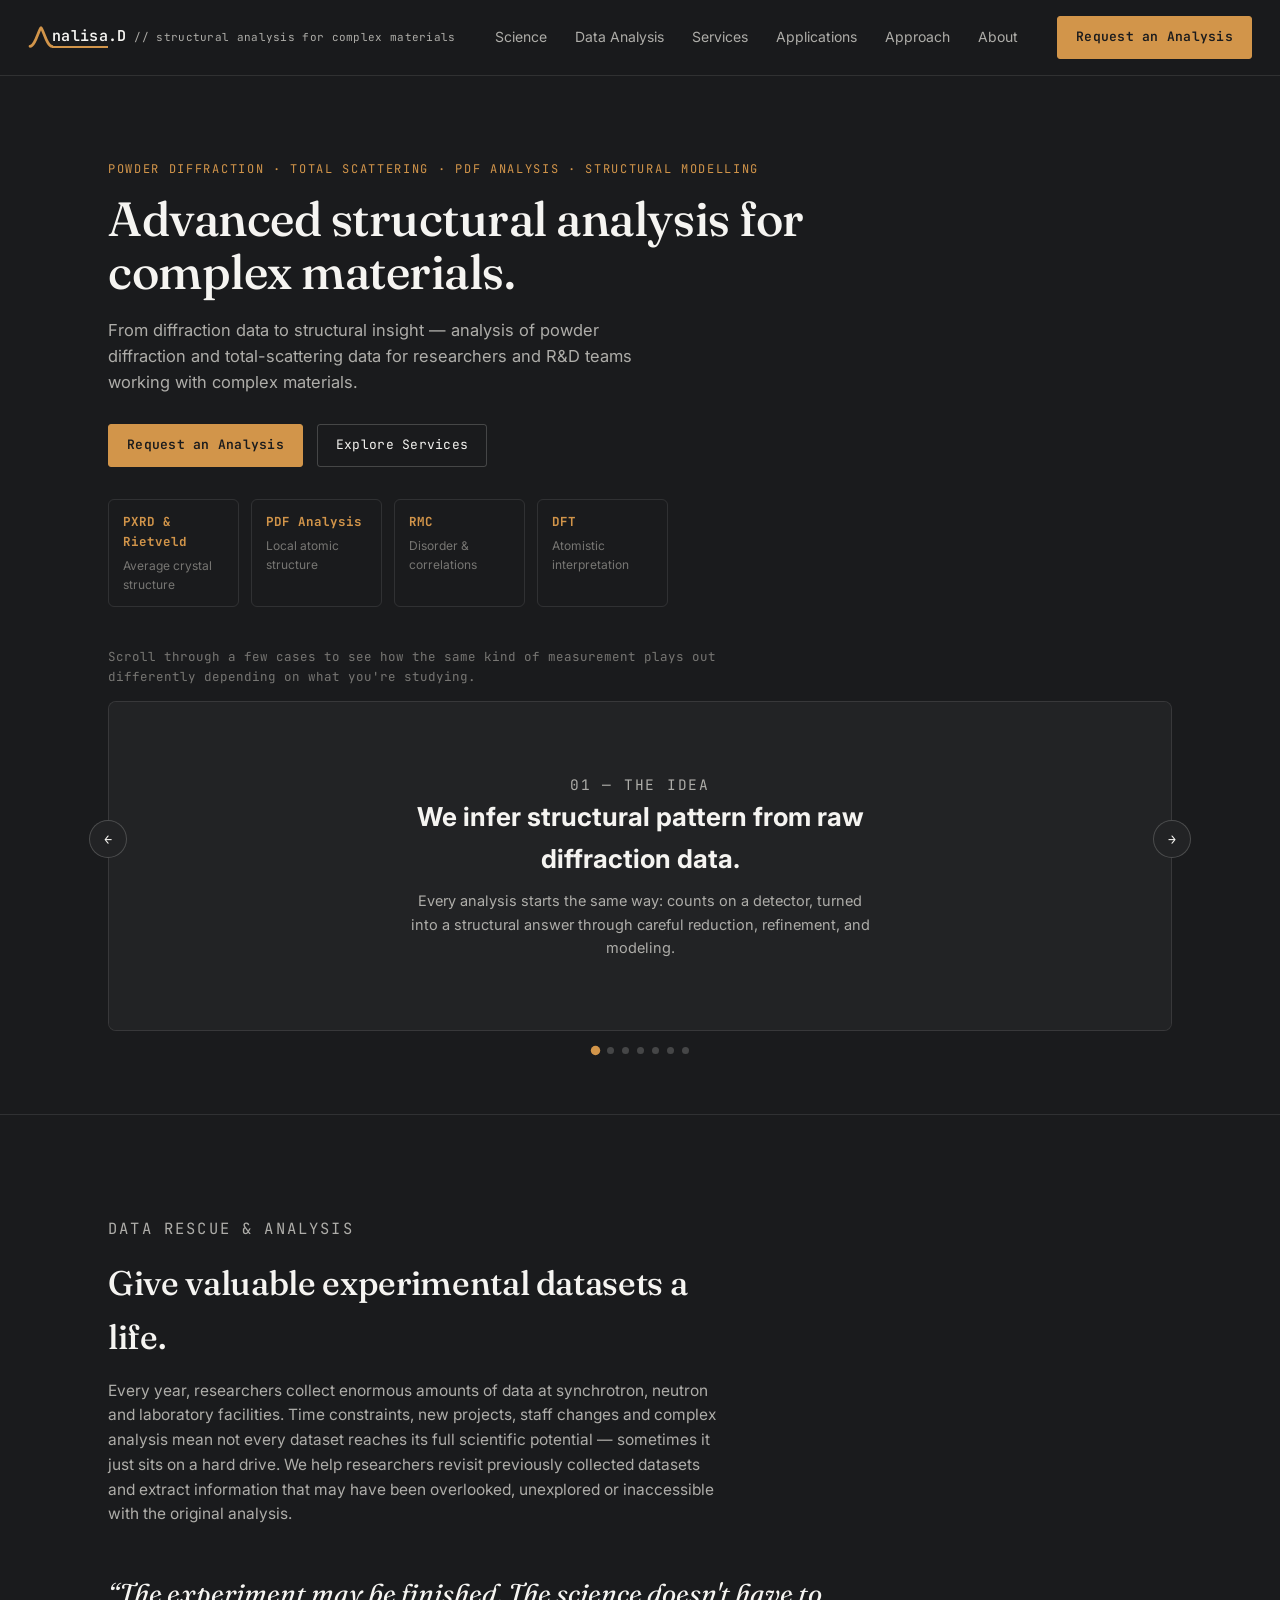
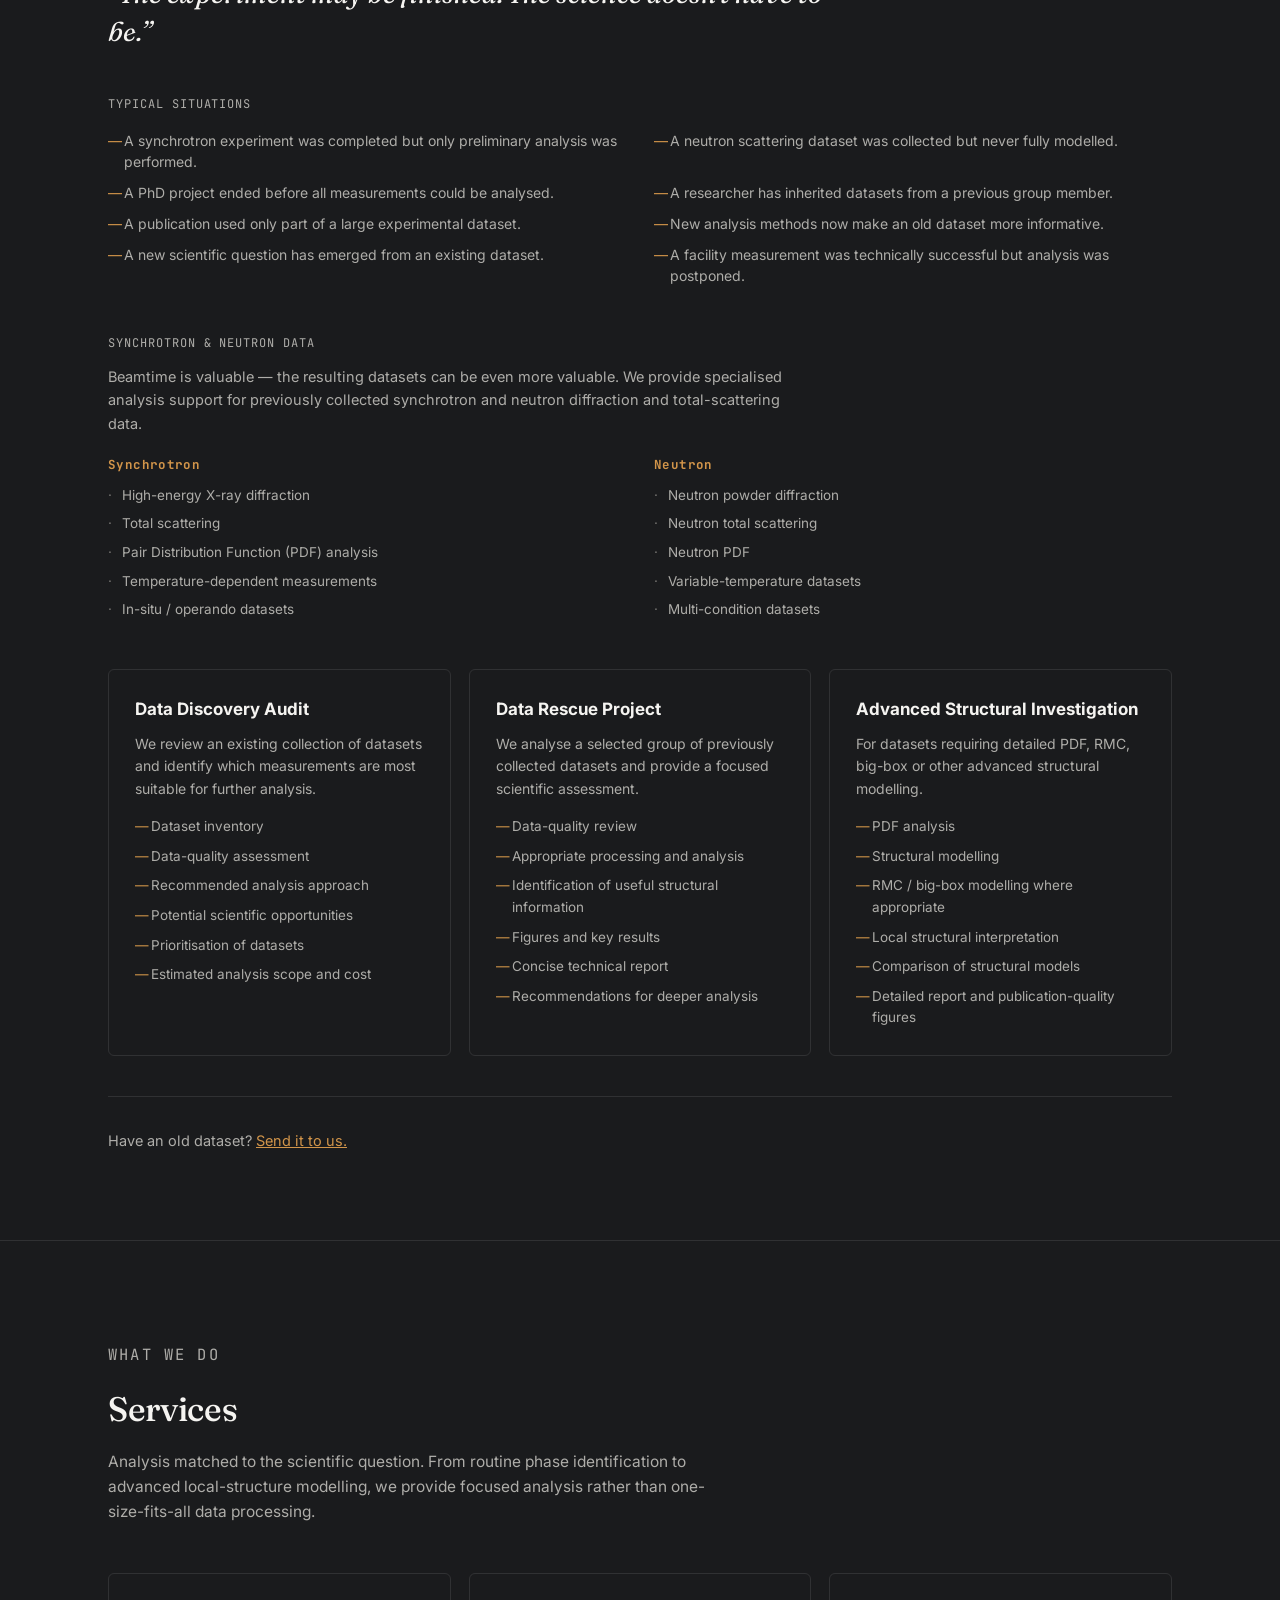
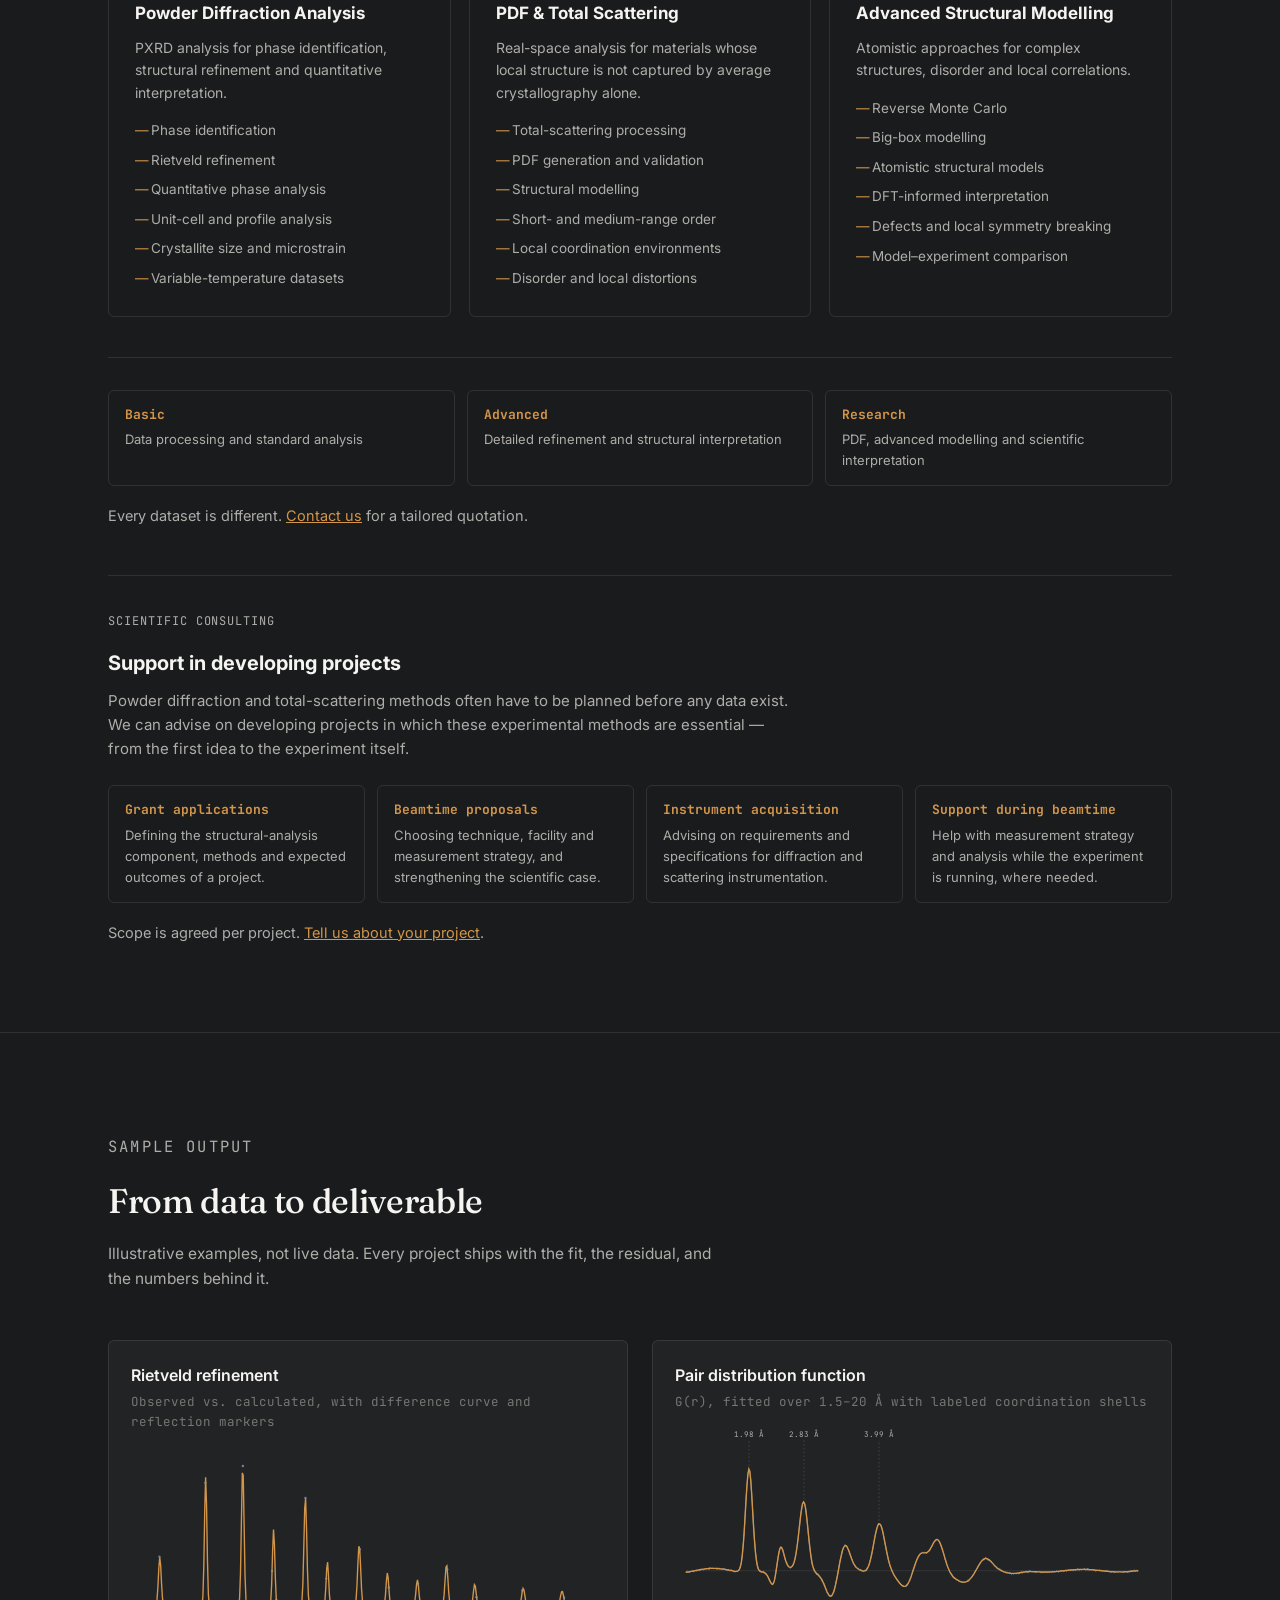
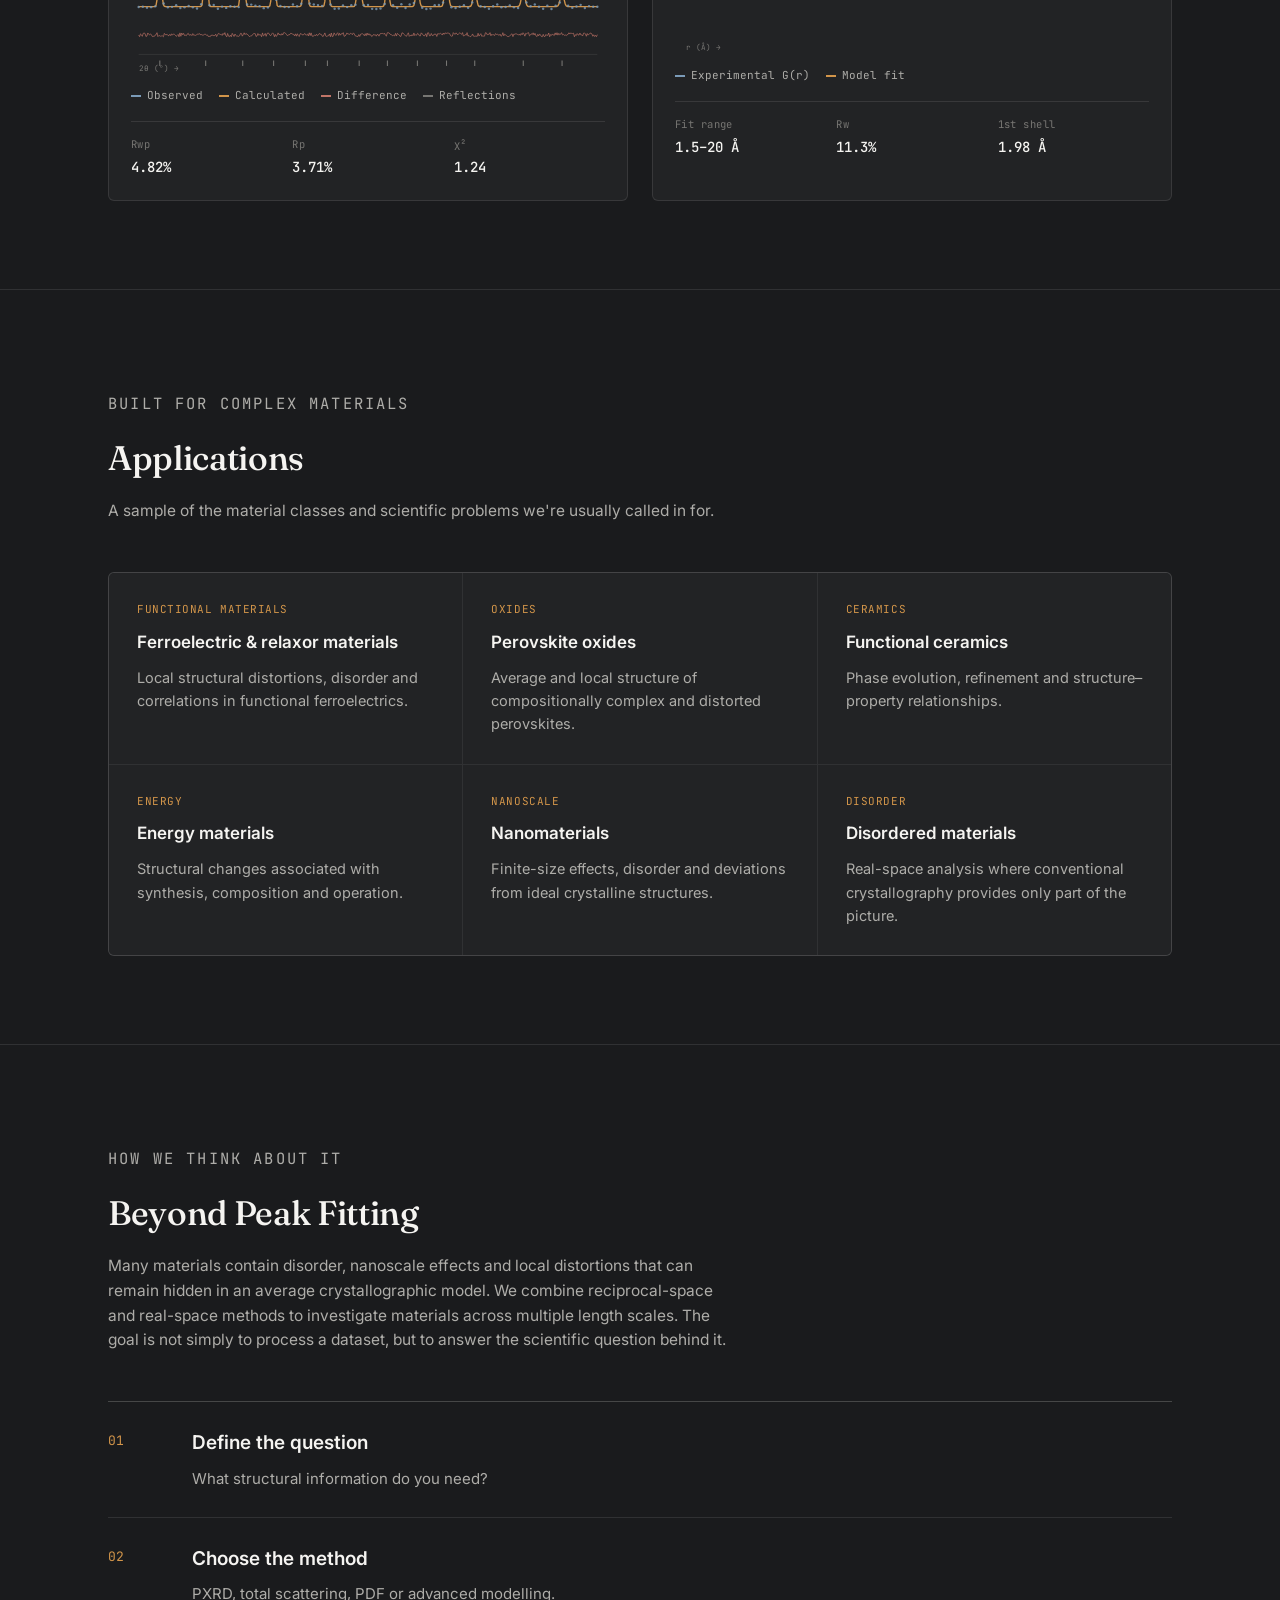
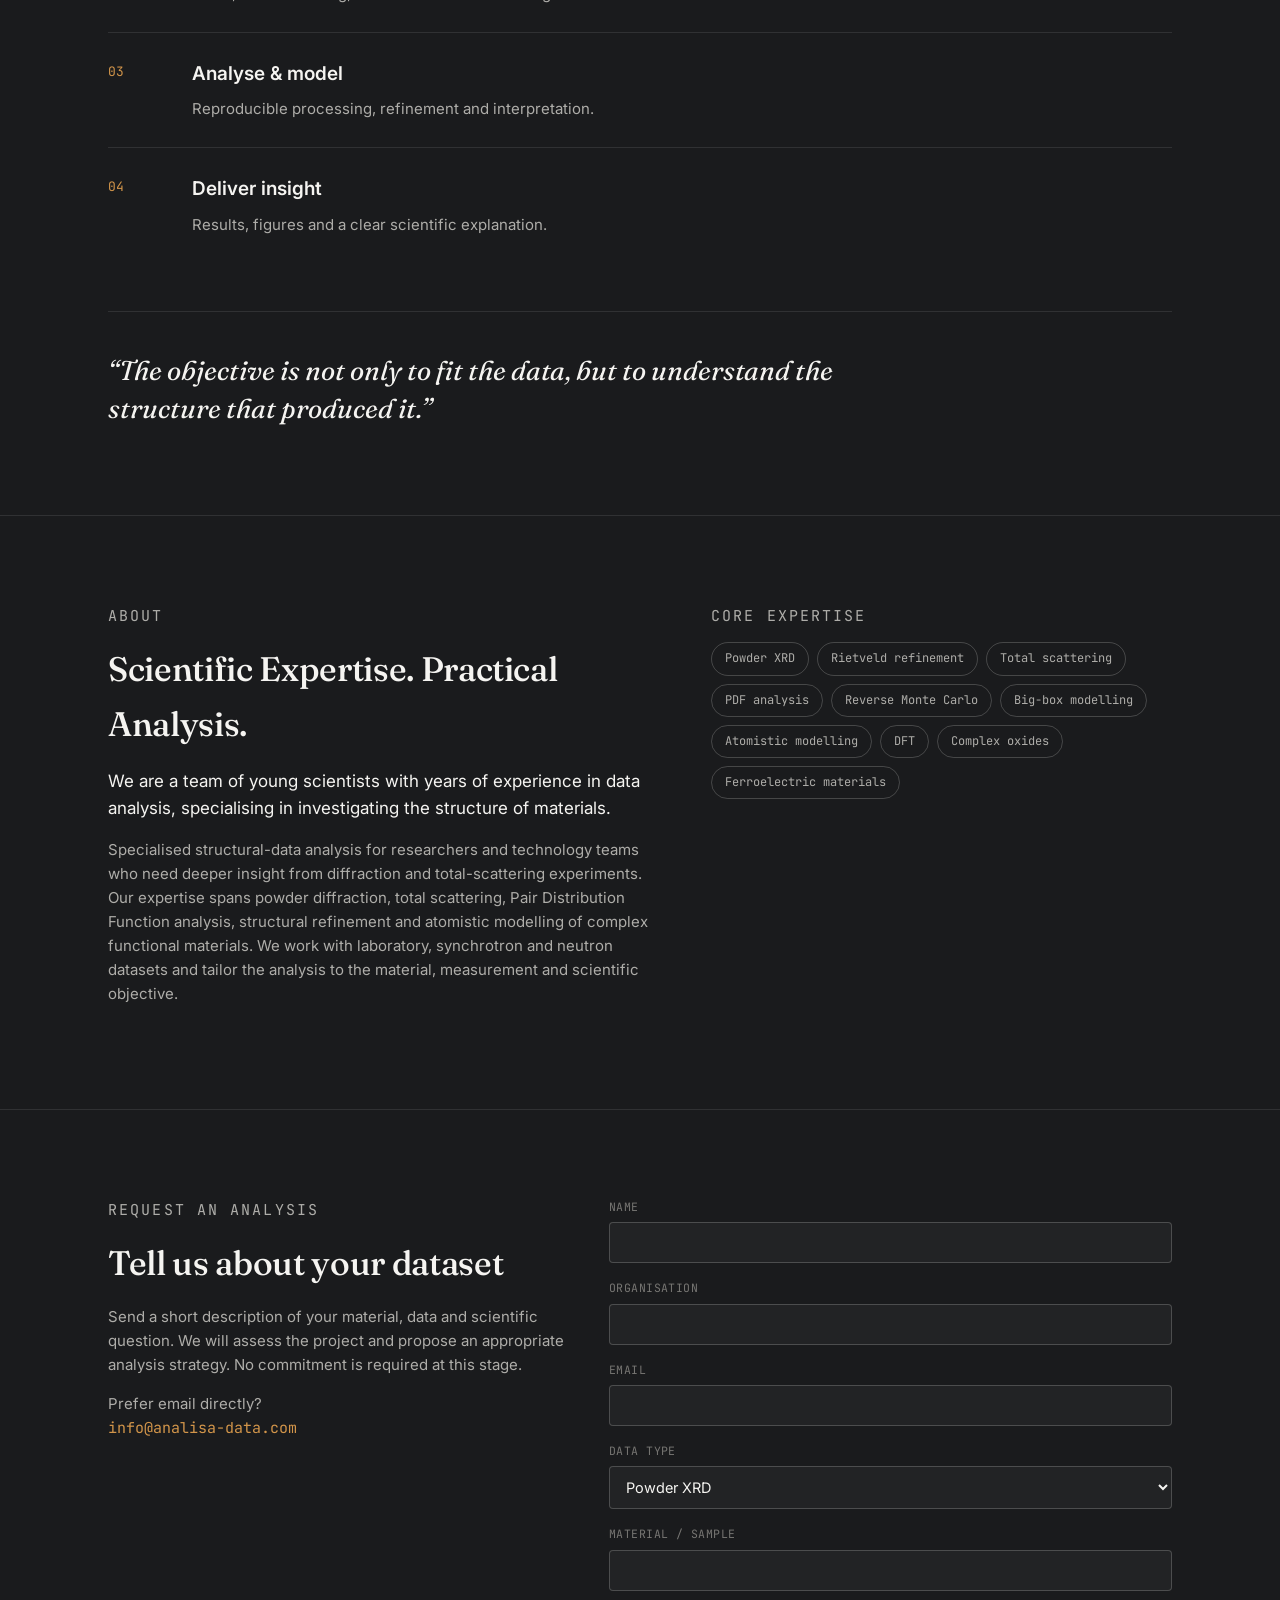
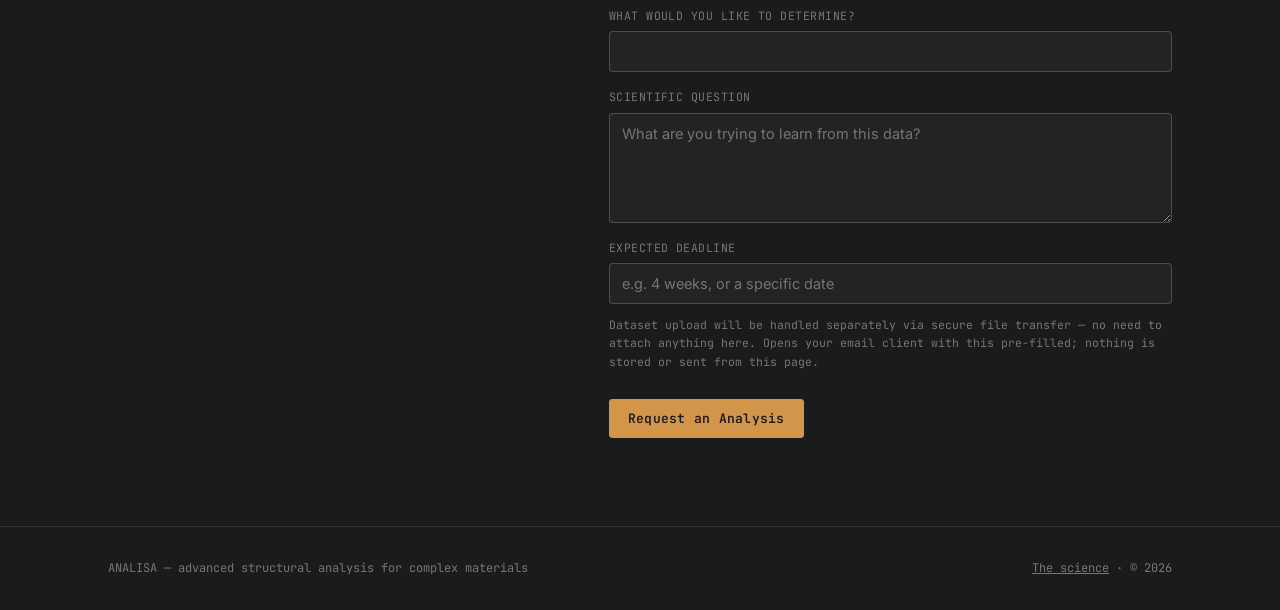
==== index.html @ aca0b53c "Add files via upload" ====
<!--
  ============================================================
  EDITING GUIDE — read this before making changes
  ============================================================
  This is a plain HTML file: no build step, no compiler.
  Edit it directly in cPanel File Manager's built-in editor,
  or in any text editor, then re-upload/save.

  SAFE TO EDIT YOURSELF:
    - Any visible text (search for the words you see on the
      site — headlines, paragraphs, card copy, stats, email).
    - Colors: see the ":root { ... }" block near the top of
      the <style> section below. Each --name: #hexcode; line
      is a color used sitewide — change the hex value, it
      updates everywhere that variable is used.

  ASK CLAUDE BEFORE EDITING:
    - Anything inside the final <script> block — this is the
      code that generates the diffraction/PDF charts from
      data, not hand-drawn artwork.
    - Layout/structure changes (new sections, grids, pages).
  ============================================================
-->
<!DOCTYPE html>
<html lang="en">
<head>
<meta charset="UTF-8">
<meta name="viewport" content="width=device-width, initial-scale=1.0">
<title>Analisa — Advanced Powder Diffraction &amp; PDF Analysis</title>
<meta name="description" content="Expert powder diffraction, total scattering, Pair Distribution Function (PDF) analysis and structural modelling for complex materials.">
<link rel="preconnect" href="https://fonts.googleapis.com">
<link rel="preconnect" href="https://fonts.gstatic.com" crossorigin>
<link href="https://fonts.googleapis.com/css2?family=Fraunces:ital,wght@0,300;0,400;0,500;0,600;1,400;1,500&family=Inter:wght@400;500;600;700&family=JetBrains+Mono:wght@400;500;600&display=swap" rel="stylesheet">
<style>
  /* SITEWIDE COLORS — change any hex value below, it updates everywhere that variable is used */
  :root{
    --bg: #1A1B1D;
    --bg-panel: #222325;
    --bg-panel-2: #28292C;
    --accent: #D2954A;
    --blue: #7B9BB8;
    --rose: #C17568;
    --text: #F5F4F1;
    --text-dim: #AEADA9;
    --text-faint: #777673;
    --line: rgba(245,244,241,0.10);
    --line-strong: rgba(245,244,241,0.20);
    --font-display: 'Fraunces', serif;
    --font-body: 'Inter', sans-serif;
    --font-mono: 'JetBrains Mono', monospace;
    --wrap: 1120px;
  }

  *{ box-sizing: border-box; }
  html{ scroll-behavior: smooth; }
  @media (prefers-reduced-motion: reduce){
    html{ scroll-behavior: auto; }
    *{ animation-duration: 0.001ms !important; animation-iteration-count: 1 !important; transition-duration: 0.001ms !important; scroll-behavior: auto !important; }
  }

  body{
    margin:0;
    background: var(--bg);
    color: var(--text);
    font-family: var(--font-body);
    font-size: 16px;
    line-height: 1.6;
    -webkit-font-smoothing: antialiased;
  }

  a{ color: inherit; }
  :focus-visible{ outline: 2px solid var(--accent); outline-offset: 3px; }

  .wrap{ max-width: var(--wrap); margin: 0 auto; padding: 0 28px; }

  .eyebrow{
    font-family: var(--font-mono);
    font-size: 12px;
    letter-spacing: 0.14em;
    text-transform: uppercase;
    color: var(--accent);
    margin: 0 0 14px;
  }

  h1,h2,h3{ font-family: var(--font-display); font-weight: 500; margin: 0; color: var(--text); }

  /* ---------- Top ticker ---------- */
  .ticker{
    border-bottom: 1px solid var(--line);
    background: #141516;
    overflow: hidden;
    white-space: nowrap;
    font-family: var(--font-mono);
    font-size: 11.5px;
    color: var(--text-faint);
    padding: 7px 0;
  }
  .ticker span{ padding: 0 28px; }
  .ticker .dot{ color: var(--accent); }

  /* ---------- Nav ---------- */
  header.nav{
    position: sticky; top: 0; z-index: 50;
    background: rgba(26,27,29,0.86);
    backdrop-filter: blur(10px);
    border-bottom: 1px solid var(--line);
  }
  .nav-inner{
    display:flex; align-items:center; justify-content:space-between;
    padding: 16px 28px;
  }
  .logo{
    font-family: var(--font-mono);
    font-weight: 600;
    font-size: 15px;
    letter-spacing: 0.02em;
    text-decoration:none;
    color: var(--text);
    display:flex; align-items:center; gap:8px;
  }
  .logo .mark{ color: var(--accent); }
  .logo-lockup{ display:inline-flex; align-items:flex-end; }
  .peak-mark{ width: 26px; height: 22px; display:block; margin-right: -2px; }
  .logo-word{ font-family: var(--font-mono); font-weight: 600; font-size: 15px; letter-spacing: 0.02em; color: var(--text); border-bottom: 2px solid var(--accent); padding-bottom: 2px; line-height: 1; }
  .logo-suffix{ font-family: var(--font-mono); font-weight: 600; font-size: 15px; letter-spacing: 0.02em; color: var(--text); border-bottom: 2px solid transparent; padding-bottom: 2px; line-height: 1; }
  .logo .sub{ color: var(--text-dim); font-weight: 400; font-size: 11px; display:none; }
  @media (min-width: 1200px){ .logo .sub{ display:inline; } }

  nav.links{ display:none; gap: 28px; font-size: 14px; }
  nav.links a{ white-space: nowrap; }
  @media (max-width: 1100px){ nav.links{ gap: 20px; } }
  nav.links a{ text-decoration:none; color: var(--text-dim); transition: color .15s; }
  nav.links a:hover{ color: var(--text); }
  @media (min-width: 900px){ nav.links{ display:flex; } }

  .btn{
    font-family: var(--font-mono);
    font-size: 13px;
    letter-spacing: 0.02em;
    padding: 10px 18px;
    border-radius: 3px;
    text-decoration: none;
    display: inline-block;
    border: 1px solid var(--line-strong);
    color: var(--text);
    transition: border-color .15s, color .15s, background .15s;
  }
  .btn.primary{ background: var(--accent); color: #1A1B1D; border-color: var(--accent); font-weight: 600; }
  .btn.primary:hover{ background: #E5A85C; }
  .btn.ghost:hover{ border-color: var(--text-dim); color: var(--text); background: var(--bg-panel); }

  /* ---------- Hero ---------- */
  .hero{ position: relative; padding: 84px 0 60px; overflow: hidden; }
  .hero-content{ position: relative; max-width: 700px; }
  .hero h1{ font-size: clamp(32px, 4.6vw, 48px); line-height: 1.1; letter-spacing: -0.01em; }
  .hero p.lede{ color: var(--text-dim); font-size: 16.5px; margin: 18px 0 0; max-width: 560px; }
  .hero-ctas{ display:flex; gap: 14px; flex-wrap: wrap; margin-top: 28px; }
  .capabilities{ display:grid; grid-template-columns: repeat(2,1fr); gap: 12px; margin-top: 32px; max-width: 560px; }
  @media (min-width: 640px){ .capabilities{ grid-template-columns: repeat(4,1fr); } }
  .capability{ border: 1px solid var(--line); border-radius: 6px; padding: 12px 14px; }
  .capability b{ display:block; font-family: var(--font-mono); font-size: 12.5px; color: var(--accent); margin-bottom: 4px; }
  .capability span{ display:block; font-size: 12px; color: var(--text-faint); }
  .carousel-caption{ font-family: var(--font-mono); font-size: 12.5px; color: var(--text-faint); margin: 0 0 14px; max-width: 640px; }

  /* ---------- Slide carousel ---------- */
  .carousel-wrap{ position: relative; margin-top: 40px; }
  .carousel{
    display:flex; overflow-x:auto; scroll-snap-type:x mandatory; scroll-behavior:smooth;
    border-radius: 8px; border: 1px solid var(--line); background: var(--bg-panel);
    -webkit-overflow-scrolling:touch; scrollbar-width:none;
  }
  .carousel::-webkit-scrollbar{ display:none; }
  .slide{
    flex: 0 0 100%; scroll-snap-align: start; padding: 34px 40px; min-height: 300px;
    display:flex; flex-direction:column; justify-content:center;
  }
  .slide + .slide{ border-left: 1px solid var(--line); }
  .slide-eyebrow{ font-family: var(--font-mono); font-size: 11px; letter-spacing: 0.12em; text-transform: uppercase; color: var(--accent); margin-bottom: 10px; }
  .slide h3{ font-family: var(--font-body); font-weight: 700; font-size: 21px; margin-bottom: 10px; }
  .slide p{ color: var(--text-dim); font-size: 14.5px; max-width: 460px; margin: 0; }
  .slide-inner{ display:flex; align-items:center; justify-content: space-between; gap: 28px; flex-wrap: wrap; }
  .slide-text{ flex: 1 1 240px; }
  .slide-visual{ flex: 0 1 400px; max-width: 400px; min-width: 0; }
  .slide-visual svg{ display:block; width:100%; height:auto; }
  .slide-visual svg#slideSpots{ max-width: 260px; margin: 0 auto; }
  .slide.intro-slide, .slide.cta-slide{ align-items:center; text-align:center; }
  .slide.intro-slide h3, .slide.cta-slide h3{ font-size: 26px; max-width: 520px; }
  .slide.intro-slide p, .slide.cta-slide p{ margin: 0 auto; }
  .slide.cta-slide .btn{ margin-top: 20px; }

  .carousel-arrow{
    position:absolute; top:50%; transform:translateY(-50%);
    width:38px; height:38px; border-radius:50%;
    background: var(--bg-panel); border: 1px solid var(--line-strong);
    display:flex; align-items:center; justify-content:center; cursor:pointer; z-index:5;
    color: var(--text); font-family: var(--font-mono);
  }
  .carousel-arrow:hover{ border-color: var(--accent); color: var(--accent); }
  .carousel-arrow.prev{ left:-19px; }
  .carousel-arrow.next{ right:-19px; }
  @media (max-width: 760px){ .carousel-arrow{ display:none; } }

  .carousel-dots{ display:flex; justify-content:center; gap: 8px; margin-top: 16px; }
  .carousel-dot{ width:7px; height:7px; border-radius:50%; background: var(--line-strong); border:none; cursor:pointer; padding:0; transition: background .15s, transform .15s; }
  .carousel-dot.active{ background: var(--accent); transform: scale(1.35); }

  /* ---------- Sections generic ---------- */
  section{ padding: 88px 0; border-top: 1px solid var(--line); }
  section .head{ max-width: 620px; margin-bottom: 48px; }
  section h2{ font-size: clamp(26px, 3.4vw, 34px); letter-spacing: -0.01em; }
  section .head p{ color: var(--text-dim); margin-top: 14px; font-size: 15.5px; }

  /* ---------- Method ---------- */
  .stages{ display:grid; grid-template-columns: 1fr; gap: 0; }
  .stage{ display:grid; grid-template-columns: 64px 1fr; gap: 20px; padding: 26px 0; border-top: 1px solid var(--line); }
  .stage:first-child{ border-top: 1px solid var(--line-strong); }
  .stage-num{ font-family: var(--font-mono); color: var(--accent); font-size: 13px; padding-top: 3px; }
  .stage h3{ font-size: 19px; font-weight: 500; margin-bottom: 8px; font-family: var(--font-body); font-weight:600; }
  .stage p{ color: var(--text-dim); margin: 0; font-size: 15px; max-width: 620px; }

  .pull-quote{ margin-top: 48px; padding-top: 40px; border-top: 1px solid var(--line); }
  .pull-quote p{ font-family: var(--font-display); font-style: italic; font-weight: 400; font-size: clamp(20px, 2.6vw, 27px); color: var(--text); max-width: 760px; margin: 0; line-height: 1.4; }

  /* ---------- Data Rescue section ---------- */
  .subhead{ font-family: var(--font-mono); font-size: 12px; letter-spacing: 0.08em; text-transform: uppercase; color: var(--text-dim); margin: 0 0 16px; }
  .situation-grid{ display:grid; grid-template-columns: 1fr; gap: 10px 28px; }
  @media (min-width: 760px){ .situation-grid{ grid-template-columns: 1fr 1fr; } }
  .situation-grid div{ color: var(--text-dim); font-size: 14px; padding-left: 16px; position: relative; line-height: 1.5; }
  .situation-grid div::before{ content:'—'; position:absolute; left:0; color: var(--accent); }
  .subcol-grid{ display:grid; grid-template-columns: 1fr; gap: 28px; }
  @media (min-width: 640px){ .subcol-grid{ grid-template-columns: 1fr 1fr; } }
  .subcol-grid b{ display:block; font-family: var(--font-mono); font-size: 12.5px; color: var(--accent); margin-bottom: 10px; letter-spacing: .03em; }
  .subcol-grid ul{ list-style:none; margin:0; padding:0; display:grid; gap: 7px; }
  .subcol-grid li{ color: var(--text-dim); font-size: 13.5px; padding-left: 14px; position: relative; }
  .subcol-grid li::before{ content:'·'; position:absolute; left:0; color: var(--text-faint); }

  /* ---------- Outputs ---------- */
  .outputs{ display:grid; grid-template-columns: 1fr; gap: 24px; }
  @media (min-width: 900px){ .outputs{ grid-template-columns: 1fr 1fr; } }
  .output-card{ background: var(--bg-panel); border: 1px solid var(--line); border-radius: 6px; padding: 22px; }
  .output-card h3{ font-family: var(--font-body); font-weight: 600; font-size: 16px; margin-bottom: 4px; }
  .output-card .sub{ color: var(--text-faint); font-size: 12.5px; font-family: var(--font-mono); margin-bottom: 16px; }
  .output-card svg{ display:block; width:100%; height:auto; }
  .stats{
    margin-top: 16px; display:grid; grid-template-columns: repeat(3,1fr); gap: 10px;
    font-family: var(--font-mono); font-size: 12px; border-top: 1px solid var(--line); padding-top: 14px;
  }
  .stats div span{ display:block; color: var(--text-faint); font-size: 10.5px; margin-bottom: 3px; letter-spacing: .04em; }
  .stats div b{ color: var(--text); font-weight: 500; font-size: 14px; }
  .legend{ display:flex; gap:16px; flex-wrap:wrap; font-family: var(--font-mono); font-size: 11px; color: var(--text-dim); margin-top: 10px; }
  .legend i{ display:inline-block; width:10px; height:2px; margin-right:6px; vertical-align: middle; }

  /* ---------- Applications ---------- */
  .app-grid{ display:grid; grid-template-columns: 1fr; gap: 1px; background: var(--line); border: 1px solid var(--line); border-radius: 6px; overflow:hidden; }
  @media (min-width: 720px){ .app-grid{ grid-template-columns: 1fr 1fr; } }
  @media (min-width: 1020px){ .app-grid-6{ grid-template-columns: 1fr 1fr 1fr; } }
  .app-card{ background: var(--bg-panel); padding: 28px; }
  .app-card .tag{ font-family: var(--font-mono); font-size: 11px; color: var(--accent); letter-spacing: .05em; margin-bottom: 10px; text-transform: uppercase;}
  .app-card h3{ font-family: var(--font-body); font-weight: 600; font-size: 17px; margin-bottom: 10px; }
  .app-card p{ color: var(--text-dim); font-size: 14.5px; margin:0; }

  /* ---------- Services (technical) ---------- */
  .service-grid{ display:grid; grid-template-columns: 1fr; gap: 18px; }
  @media (min-width: 900px){ .service-grid{ grid-template-columns: repeat(3,1fr); } }
  .service-detail{ border: 1px solid var(--line); border-radius: 6px; padding: 26px; transition: border-color .15s; }
  .service-detail:hover{ border-color: var(--line-strong); }
  .service-detail h3{ font-family: var(--font-body); font-weight: 700; font-size: 17px; margin-bottom: 10px; }
  .service-detail > p{ color: var(--text-dim); font-size: 14px; margin: 0 0 16px; }
  .service-detail ul{ list-style:none; margin:0; padding:0; display:grid; gap: 8px; }
  .service-detail li{ color: var(--text-dim); font-size: 13.5px; padding-left: 16px; position: relative; }
  .service-detail li::before{ content:'—'; position:absolute; left:0; color: var(--accent); }

  .tier-note{ margin-top: 40px; padding-top: 32px; border-top: 1px solid var(--line); }
  .tiers{ display:grid; grid-template-columns: 1fr; gap: 12px; margin-bottom: 18px; }
  @media (min-width: 720px){ .tiers{ grid-template-columns: repeat(3,1fr); } }
  .tier{ border: 1px solid var(--line); border-radius: 6px; padding: 14px 16px; }
  .tier b{ display:block; font-family: var(--font-mono); font-size: 13px; color: var(--accent); margin-bottom: 4px; }
  .tier span{ display:block; font-size: 13px; color: var(--text-dim); }
  .tier-note > p{ font-size: 14.5px; color: var(--text-dim); margin:0; }
  .tier-note > p a{ color: var(--accent); text-decoration: underline; }

  .consult{ margin-top: 48px; padding-top: 36px; border-top: 1px solid var(--line); }
  .consult-head{ max-width: 680px; margin-bottom: 24px; }
  .consult-head h3{ font-family: var(--font-body); font-weight: 700; font-size: 20px; margin-bottom: 10px; }
  .consult-head p{ color: var(--text-dim); font-size: 15px; margin: 0; }
  .consult-grid{ display:grid; grid-template-columns: 1fr; gap: 12px; margin-bottom: 18px; }
  @media (min-width: 720px){ .consult-grid{ grid-template-columns: repeat(2,1fr); } }
  @media (min-width: 1020px){ .consult-grid{ grid-template-columns: repeat(4,1fr); } }
  .consult-note{ font-size: 14.5px; color: var(--text-dim); margin: 0; }
  .consult-note a{ color: var(--accent); text-decoration: underline; }

  /* ---------- About ---------- */
  .about-grid{ display:grid; grid-template-columns: 1fr; gap: 40px; }
  @media (min-width: 900px){ .about-grid{ grid-template-columns: 1.1fr 0.9fr; } }
  .about-grid p{ color: var(--text-dim); font-size: 15px; }
  .about-grid p.about-lead{ color: var(--text); font-size: 17px; line-height: 1.55; }
  .chip-list{ display:flex; flex-wrap:wrap; gap: 8px; }
  .chip{ font-family: var(--font-mono); font-size: 12px; color: var(--text-dim); border: 1px solid var(--line-strong); border-radius: 20px; padding: 6px 13px; }

  /* ---------- Contact ---------- */
  .contact-grid{ display:grid; grid-template-columns: 1fr; gap: 40px; }
  @media (min-width: 900px){ .contact-grid{ grid-template-columns: 0.9fr 1.1fr; } }
  .contact-info p{ color: var(--text-dim); font-size: 15px; }
  .contact-info .email{ font-family: var(--font-mono); color: var(--accent); text-decoration:none; font-size: 15px; }
  .contact-info .email:hover{ text-decoration: underline; }
  form{ display:grid; gap: 16px; }
  .field{ display:grid; gap: 6px; }
  label{ font-family: var(--font-mono); font-size: 11.5px; color: var(--text-faint); letter-spacing: .04em; text-transform: uppercase; }
  input, textarea, select{
    background: var(--bg-panel);
    border: 1px solid var(--line-strong);
    border-radius: 4px;
    padding: 11px 12px;
    color: var(--text);
    font-family: var(--font-body);
    font-size: 14.5px;
  }
  input:focus, textarea:focus, select:focus{ border-color: var(--accent); }
  textarea{ resize: vertical; min-height: 110px; }
  .form-note{ font-family: var(--font-mono); font-size: 11.5px; color: var(--text-faint); margin-top: -4px; }

  /* ---------- Footer ---------- */
  footer{ border-top: 1px solid var(--line); padding: 32px 0; }
  .foot-inner{ display:flex; justify-content: space-between; align-items:center; flex-wrap: wrap; gap: 10px; font-family: var(--font-mono); font-size: 12px; color: var(--text-faint); }

  /* ---------- Reveal on scroll ---------- */
  .reveal{ opacity: 0; transform: translateY(14px); transition: opacity .6s ease, transform .6s ease; }
  .reveal.in{ opacity: 1; transform: translateY(0); }
</style>
</head>
<body>

<header class="nav">
  <div class="nav-inner">
    <a class="logo" href="#top">
      <span class="logo-lockup"><svg class="peak-mark" viewBox="0 0 30 26" aria-hidden="true"><path d="M2,24 C8,24 12,5 15,2 C18,5 22,24 28,24" fill="none" stroke="var(--accent)" stroke-width="3.2" stroke-linecap="round" stroke-linejoin="round"/></svg><span class="logo-word">nalisa</span><span class="logo-suffix">.D</span></span><span class="sub">// structural analysis for complex materials</span>
    </a>
    <nav class="links">
      <a href="science.html">Science</a>
      <a href="#data-rescue">Data Analysis</a>
      <a href="#services">Services</a>
      <a href="#applications">Applications</a>
      <a href="#approach">Approach</a>
      <a href="#about">About</a>
    </nav>
    <a class="btn primary" href="#contact">Request an Analysis</a>
  </div>
</header>

<main id="top">
  <section class="hero" style="border-top:none; padding-top: 84px;">
    <div class="wrap">
      <div class="hero-content">
        <p class="eyebrow">POWDER DIFFRACTION · TOTAL SCATTERING · PDF ANALYSIS · STRUCTURAL MODELLING</p>
        <h1>Advanced structural analysis for complex materials.</h1>
        <p class="lede">From diffraction data to structural insight — analysis of powder diffraction and total-scattering data for researchers and R&amp;D teams working with complex materials.</p>
        <div class="hero-ctas">
          <a class="btn primary" href="#contact">Request an Analysis</a>
          <a class="btn ghost" href="#services">Explore Services</a>
        </div>
        <div class="capabilities">
          <div class="capability"><b>PXRD &amp; Rietveld</b><span>Average crystal structure</span></div>
          <div class="capability"><b>PDF Analysis</b><span>Local atomic structure</span></div>
          <div class="capability"><b>RMC</b><span>Disorder &amp; correlations</span></div>
          <div class="capability"><b>DFT</b><span>Atomistic interpretation</span></div>
        </div>
      </div>

      <div class="carousel-wrap reveal">
        <p class="carousel-caption">Scroll through a few cases to see how the same kind of measurement plays out differently depending on what you're studying.</p>
        <button class="carousel-arrow prev" id="carPrev" aria-label="Previous slide">←</button>
        <div class="carousel" id="carousel">

          <div class="slide intro-slide">
            <p class="slide-eyebrow">01 — The idea</p>
            <h3>We infer structural pattern from raw diffraction data.</h3>
            <p>Every analysis starts the same way: counts on a detector, turned into a structural answer through careful reduction, refinement, and modeling.</p>
          </div>

          <div class="slide">
            <div class="slide-inner">
              <div class="slide-text">
                <p class="slide-eyebrow">02 — Case</p>
                <h3>Nanoparticles</h3>
                <p>Sub-10 nm particles broaden and weaken Bragg peaks. Total scattering recovers coordination environments conventional refinement can't reach.</p>
              </div>
              <div class="slide-visual"><svg id="slideNano" viewBox="0 0 420 220" preserveAspectRatio="none" aria-hidden="true"></svg></div>
            </div>
          </div>

          <div class="slide">
            <div class="slide-inner">
              <div class="slide-text">
                <p class="slide-eyebrow">03 — Case</p>
                <h3>Pharmaceutical molecules</h3>
                <p>Dense, low-symmetry powder patterns from organic crystals — used for polymorph identification and crystallinity tracking.</p>
              </div>
              <div class="slide-visual"><svg id="slidePharma" viewBox="0 0 420 220" preserveAspectRatio="none" aria-hidden="true"></svg></div>
            </div>
          </div>

          <div class="slide">
            <div class="slide-inner">
              <div class="slide-text">
                <p class="slide-eyebrow">04 — Case</p>
                <h3>Single crystal</h3>
                <p>Discrete reflections index directly to a unit cell — the average structure resolved at its most precise.</p>
              </div>
              <div class="slide-visual"><svg id="slideSpots" viewBox="0 0 260 260" aria-hidden="true"></svg></div>
            </div>
          </div>

          <div class="slide">
            <div class="slide-inner">
              <div class="slide-text">
                <p class="slide-eyebrow">05 — Case</p>
                <h3>Amorphous solids</h3>
                <p>No Bragg peaks at all. PDF is often the only quantitative route to short- and medium-range structure.</p>
              </div>
              <div class="slide-visual"><svg id="slideAmorphous" viewBox="0 0 420 220" preserveAspectRatio="none" aria-hidden="true"></svg></div>
            </div>
          </div>

          <div class="slide">
            <div class="slide-inner">
              <div class="slide-text">
                <p class="slide-eyebrow">06 — Case</p>
                <h3>Battery electrodes</h3>
                <p>Cycling drives local disorder that average-structure refinement misses. PDF tracks it directly — pristine vs. cycled.</p>
              </div>
              <div class="slide-visual"><svg id="slideBattery" viewBox="0 0 420 220" preserveAspectRatio="none" aria-hidden="true"></svg></div>
            </div>
          </div>

          <div class="slide cta-slide">
            <p class="slide-eyebrow">07 — Next step</p>
            <h3>For a quick solution, send us your data.</h3>
            <p>We'll take a first look and tell you what's possible within a few days.</p>
            <a class="btn primary" href="#contact">Send your data →</a>
          </div>

        </div>
        <button class="carousel-arrow next" id="carNext" aria-label="Next slide">→</button>
      </div>
      <div class="carousel-dots" id="carDots"></div>
    </div>
  </section>

  <section id="data-rescue">
    <div class="wrap">
      <div class="head reveal">
        <p class="eyebrow">Data Rescue &amp; Analysis</p>
        <h2>Give valuable experimental datasets a life.</h2>
        <p>Every year, researchers collect enormous amounts of data at synchrotron, neutron and laboratory facilities. Time constraints, new projects, staff changes and complex analysis mean not every dataset reaches its full scientific potential — sometimes it just sits on a hard drive. We help researchers revisit previously collected datasets and extract information that may have been overlooked, unexplored or inaccessible with the original analysis.</p>
      </div>

      <div class="pull-quote reveal" style="margin-top:0; padding-top:0; border-top:none; margin-bottom:44px;">
        <p>“The experiment may be finished. The science doesn't have to be.”</p>
      </div>

      <div class="reveal" style="margin-bottom:48px;">
        <p class="subhead">Typical situations</p>
        <div class="situation-grid">
          <div>A synchrotron experiment was completed but only preliminary analysis was performed.</div>
          <div>A neutron scattering dataset was collected but never fully modelled.</div>
          <div>A PhD project ended before all measurements could be analysed.</div>
          <div>A researcher has inherited datasets from a previous group member.</div>
          <div>A publication used only part of a large experimental dataset.</div>
          <div>New analysis methods now make an old dataset more informative.</div>
          <div>A new scientific question has emerged from an existing dataset.</div>
          <div>A facility measurement was technically successful but analysis was postponed.</div>
        </div>
      </div>

      <div class="reveal" style="margin-bottom:48px;">
        <p class="subhead">Synchrotron &amp; neutron data</p>
        <p style="color:var(--text-dim); font-size:14.5px; max-width:680px; margin:-4px 0 20px;">Beamtime is valuable — the resulting datasets can be even more valuable. We provide specialised analysis support for previously collected synchrotron and neutron diffraction and total-scattering data.</p>
        <div class="subcol-grid">
          <div>
            <b>Synchrotron</b>
            <ul>
              <li>High-energy X-ray diffraction</li>
              <li>Total scattering</li>
              <li>Pair Distribution Function (PDF) analysis</li>
              <li>Temperature-dependent measurements</li>
              <li>In-situ / operando datasets</li>
            </ul>
          </div>
          <div>
            <b>Neutron</b>
            <ul>
              <li>Neutron powder diffraction</li>
              <li>Neutron total scattering</li>
              <li>Neutron PDF</li>
              <li>Variable-temperature datasets</li>
              <li>Multi-condition datasets</li>
            </ul>
          </div>
        </div>
      </div>

      <div class="service-grid reveal">
        <div class="service-detail">
          <h3>Data Discovery Audit</h3>
          <p>We review an existing collection of datasets and identify which measurements are most suitable for further analysis.</p>
          <ul>
            <li>Dataset inventory</li>
            <li>Data-quality assessment</li>
            <li>Recommended analysis approach</li>
            <li>Potential scientific opportunities</li>
            <li>Prioritisation of datasets</li>
            <li>Estimated analysis scope and cost</li>
          </ul>
        </div>
        <div class="service-detail">
          <h3>Data Rescue Project</h3>
          <p>We analyse a selected group of previously collected datasets and provide a focused scientific assessment.</p>
          <ul>
            <li>Data-quality review</li>
            <li>Appropriate processing and analysis</li>
            <li>Identification of useful structural information</li>
            <li>Figures and key results</li>
            <li>Concise technical report</li>
            <li>Recommendations for deeper analysis</li>
          </ul>
        </div>
        <div class="service-detail">
          <h3>Advanced Structural Investigation</h3>
          <p>For datasets requiring detailed PDF, RMC, big-box or other advanced structural modelling.</p>
          <ul>
            <li>PDF analysis</li>
            <li>Structural modelling</li>
            <li>RMC / big-box modelling where appropriate</li>
            <li>Local structural interpretation</li>
            <li>Comparison of structural models</li>
            <li>Detailed report and publication-quality figures</li>
          </ul>
        </div>
      </div>

      <div class="tier-note reveal">
        <p>Have an old dataset? <a href="#contact">Send it to us.</a></p>
      </div>
    </div>
  </section>

  <section id="services">
    <div class="wrap">
      <div class="head reveal">
        <p class="eyebrow">What we do</p>
        <h2>Services</h2>
        <p>Analysis matched to the scientific question. From routine phase identification to advanced local-structure modelling, we provide focused analysis rather than one-size-fits-all data processing.</p>
      </div>
      <div class="service-grid reveal">
        <div class="service-detail">
          <h3>Powder Diffraction Analysis</h3>
          <p>PXRD analysis for phase identification, structural refinement and quantitative interpretation.</p>
          <ul>
            <li>Phase identification</li>
            <li>Rietveld refinement</li>
            <li>Quantitative phase analysis</li>
            <li>Unit-cell and profile analysis</li>
            <li>Crystallite size and microstrain</li>
            <li>Variable-temperature datasets</li>
          </ul>
        </div>
        <div class="service-detail">
          <h3>PDF &amp; Total Scattering</h3>
          <p>Real-space analysis for materials whose local structure is not captured by average crystallography alone.</p>
          <ul>
            <li>Total-scattering processing</li>
            <li>PDF generation and validation</li>
            <li>Structural modelling</li>
            <li>Short- and medium-range order</li>
            <li>Local coordination environments</li>
            <li>Disorder and local distortions</li>
          </ul>
        </div>
        <div class="service-detail">
          <h3>Advanced Structural Modelling</h3>
          <p>Atomistic approaches for complex structures, disorder and local correlations.</p>
          <ul>
            <li>Reverse Monte Carlo</li>
            <li>Big-box modelling</li>
            <li>Atomistic structural models</li>
            <li>DFT-informed interpretation</li>
            <li>Defects and local symmetry breaking</li>
            <li>Model–experiment comparison</li>
          </ul>
        </div>
      </div>

      <div class="tier-note reveal">
        <div class="tiers">
          <div class="tier"><b>Basic</b><span>Data processing and standard analysis</span></div>
          <div class="tier"><b>Advanced</b><span>Detailed refinement and structural interpretation</span></div>
          <div class="tier"><b>Research</b><span>PDF, advanced modelling and scientific interpretation</span></div>
        </div>
        <p>Every dataset is different. <a href="#contact">Contact us</a> for a tailored quotation.</p>
      </div>

      <div class="consult reveal">
        <p class="subhead">Scientific consulting</p>
        <div class="consult-head">
          <h3>Support in developing projects</h3>
          <p>Powder diffraction and total-scattering methods often have to be planned before any data exist. We can advise on developing projects in which these experimental methods are essential — from the first idea to the experiment itself.</p>
        </div>
        <div class="consult-grid">
          <div class="tier"><b>Grant applications</b><span>Defining the structural-analysis component, methods and expected outcomes of a project.</span></div>
          <div class="tier"><b>Beamtime proposals</b><span>Choosing technique, facility and measurement strategy, and strengthening the scientific case.</span></div>
          <div class="tier"><b>Instrument acquisition</b><span>Advising on requirements and specifications for diffraction and scattering instrumentation.</span></div>
          <div class="tier"><b>Support during beamtime</b><span>Help with measurement strategy and analysis while the experiment is running, where needed.</span></div>
        </div>
        <p class="consult-note">Scope is agreed per project. <a href="#contact">Tell us about your project</a>.</p>
      </div>
    </div>
  </section>

  <section id="output">
    <div class="wrap">
      <div class="head reveal">
        <p class="eyebrow">Sample output</p>
        <h2>From data to deliverable</h2>
        <p>Illustrative examples, not live data. Every project ships with the fit, the residual, and the numbers behind it.</p>
      </div>
      <div class="outputs reveal">
        <div class="output-card">
          <h3>Rietveld refinement</h3>
          <div class="sub">Observed vs. calculated, with difference curve and reflection markers</div>
          <svg id="rietveldChart" viewBox="0 0 620 300" preserveAspectRatio="none" aria-hidden="true"></svg>
          <div class="legend">
            <span><i style="background:var(--blue)"></i>Observed</span>
            <span><i style="background:var(--accent)"></i>Calculated</span>
            <span><i style="background:var(--rose)"></i>Difference</span>
            <span><i style="background:var(--text-faint)"></i>Reflections</span>
          </div>
          <div class="stats">
            <div><span>Rwp</span><b>4.82%</b></div>
            <div><span>Rp</span><b>3.71%</b></div>
            <div><span>χ²</span><b>1.24</b></div>
          </div>
        </div>
        <div class="output-card">
          <h3>Pair distribution function</h3>
          <div class="sub">G(r), fitted over 1.5–20 Å with labeled coordination shells</div>
          <svg id="gChart" viewBox="0 0 620 300" preserveAspectRatio="none" aria-hidden="true"></svg>
          <div class="legend">
            <span><i style="background:var(--blue)"></i>Experimental G(r)</span>
            <span><i style="background:var(--accent)"></i>Model fit</span>
          </div>
          <div class="stats">
            <div><span>Fit range</span><b>1.5–20 Å</b></div>
            <div><span>Rw</span><b>11.3%</b></div>
            <div><span>1st shell</span><b>1.98 Å</b></div>
          </div>
        </div>
      </div>
    </div>
  </section>

  <section id="applications">
    <div class="wrap">
      <div class="head reveal">
        <p class="eyebrow">Built for complex materials</p>
        <h2>Applications</h2>
        <p>A sample of the material classes and scientific problems we're usually called in for.</p>
      </div>
      <div class="app-grid app-grid-6 reveal">
        <div class="app-card">
          <div class="tag">Functional materials</div>
          <h3>Ferroelectric &amp; relaxor materials</h3>
          <p>Local structural distortions, disorder and correlations in functional ferroelectrics.</p>
        </div>
        <div class="app-card">
          <div class="tag">Oxides</div>
          <h3>Perovskite oxides</h3>
          <p>Average and local structure of compositionally complex and distorted perovskites.</p>
        </div>
        <div class="app-card">
          <div class="tag">Ceramics</div>
          <h3>Functional ceramics</h3>
          <p>Phase evolution, refinement and structure–property relationships.</p>
        </div>
        <div class="app-card">
          <div class="tag">Energy</div>
          <h3>Energy materials</h3>
          <p>Structural changes associated with synthesis, composition and operation.</p>
        </div>
        <div class="app-card">
          <div class="tag">Nanoscale</div>
          <h3>Nanomaterials</h3>
          <p>Finite-size effects, disorder and deviations from ideal crystalline structures.</p>
        </div>
        <div class="app-card">
          <div class="tag">Disorder</div>
          <h3>Disordered materials</h3>
          <p>Real-space analysis where conventional crystallography provides only part of the picture.</p>
        </div>
      </div>
    </div>
  </section>

  <section id="approach">
    <div class="wrap">
      <div class="head reveal">
        <p class="eyebrow">How we think about it</p>
        <h2>Beyond Peak Fitting</h2>
        <p>Many materials contain disorder, nanoscale effects and local distortions that can remain hidden in an average crystallographic model. We combine reciprocal-space and real-space methods to investigate materials across multiple length scales. The goal is not simply to process a dataset, but to answer the scientific question behind it.</p>
      </div>
      <div class="stages reveal">
        <div class="stage">
          <div class="stage-num">01</div>
          <div><h3>Define the question</h3><p>What structural information do you need?</p></div>
        </div>
        <div class="stage">
          <div class="stage-num">02</div>
          <div><h3>Choose the method</h3><p>PXRD, total scattering, PDF or advanced modelling.</p></div>
        </div>
        <div class="stage">
          <div class="stage-num">03</div>
          <div><h3>Analyse &amp; model</h3><p>Reproducible processing, refinement and interpretation.</p></div>
        </div>
        <div class="stage">
          <div class="stage-num">04</div>
          <div><h3>Deliver insight</h3><p>Results, figures and a clear scientific explanation.</p></div>
        </div>
      </div>
      <div class="pull-quote reveal">
        <p>“The objective is not only to fit the data, but to understand the structure that produced it.”</p>
      </div>
    </div>
  </section>

  <section id="about">
    <div class="wrap">
      <div class="about-grid reveal">
        <div>
          <p class="eyebrow">About</p>
          <h2>Scientific Expertise. Practical Analysis.</h2>
          <p class="about-lead">We are a team of young scientists with years of experience in data analysis, specialising in investigating the structure of materials.</p>
          <p>Specialised structural-data analysis for researchers and technology teams who need deeper insight from diffraction and total-scattering experiments. Our expertise spans powder diffraction, total scattering, Pair Distribution Function analysis, structural refinement and atomistic modelling of complex functional materials. We work with laboratory, synchrotron and neutron datasets and tailor the analysis to the material, measurement and scientific objective.</p>
        </div>
        <div>
          <p class="eyebrow">Core expertise</p>
          <div class="chip-list">
            <span class="chip">Powder XRD</span>
            <span class="chip">Rietveld refinement</span>
            <span class="chip">Total scattering</span>
            <span class="chip">PDF analysis</span>
            <span class="chip">Reverse Monte Carlo</span>
            <span class="chip">Big-box modelling</span>
            <span class="chip">Atomistic modelling</span>
            <span class="chip">DFT</span>
            <span class="chip">Complex oxides</span>
            <span class="chip">Ferroelectric materials</span>
          </div>
        </div>
      </div>
    </div>
  </section>

  <section id="contact">
    <div class="wrap">
      <div class="contact-grid reveal">
        <div class="contact-info">
          <p class="eyebrow">Request an Analysis</p>
          <h2>Tell us about your dataset</h2>
          <p>Send a short description of your material, data and scientific question. We will assess the project and propose an appropriate analysis strategy. No commitment is required at this stage.</p>
          <p>Prefer email directly?<br><a class="email" href="mailto:info@analisa-data.com">info@analisa-data.com</a></p>
        </div>
        <form id="contactForm">
          <div class="field">
            <label for="name">Name</label>
            <input id="name" name="name" type="text" required>
          </div>
          <div class="field">
            <label for="org">Organisation</label>
            <input id="org" name="org" type="text">
          </div>
          <div class="field">
            <label for="email">Email</label>
            <input id="email" name="email" type="email" required>
          </div>
          <div class="field">
            <label for="dataType">Data type</label>
            <select id="dataType" name="dataType">
              <option>Powder XRD</option>
              <option>Synchrotron XRD</option>
              <option>Neutron diffraction</option>
              <option>Total scattering &amp; PDF</option>
              <option>Project / proposal support (no dataset yet)</option>
              <option>Other</option>
            </select>
          </div>
          <div class="field">
            <label for="material">Material / sample</label>
            <input id="material" name="material" type="text">
          </div>
          <div class="field">
            <label for="determine">What would you like to determine?</label>
            <input id="determine" name="determine" type="text">
          </div>
          <div class="field">
            <label for="question">Scientific question</label>
            <textarea id="question" name="question" required placeholder="What are you trying to learn from this data?"></textarea>
          </div>
          <div class="field">
            <label for="deadline">Expected deadline</label>
            <input id="deadline" name="deadline" type="text" placeholder="e.g. 4 weeks, or a specific date">
          </div>
          <p class="form-note">Dataset upload will be handled separately via secure file transfer — no need to attach anything here. Opens your email client with this pre-filled; nothing is stored or sent from this page.</p>
          <button class="btn primary" type="submit" style="justify-self:start;">Request an Analysis</button>
        </form>
      </div>
    </div>
  </section>
</main>

<footer>
  <div class="wrap foot-inner">
    <span>ANALISA — advanced structural analysis for complex materials</span>
    <span><a href="science.html" style="color:inherit;">The science</a> · © 2026</span>
  </div>
</footer>

<script>
(function(){
  const NS = "http://www.w3.org/2000/svg";
  function el(name, attrs){
    const e = document.createElementNS(NS, name);
    for (const k in attrs) e.setAttribute(k, attrs[k]);
    return e;
  }
  function mulberry32(seed){
    return function(){
      seed |= 0; seed = seed + 0x6D2B79F5 | 0;
      let t = Math.imul(seed ^ seed >>> 15, 1 | seed);
      t = t + Math.imul(t ^ t >>> 7, 61 | t) ^ t;
      return ((t ^ t >>> 14) >>> 0) / 4294967296;
    };
  }
  const rng = mulberry32(42);

  function gaussian(x, x0, s){ return Math.exp(-((x-x0)*(x-x0))/(2*s*s)); }

  // ---------- Reciprocal-space profile generator ----------
  const profilePeaks = [
    {x:12.4,i:0.35,w:0.16},{x:17.6,i:0.92,w:0.14},{x:21.8,i:1.0,w:0.15},
    {x:25.3,i:0.55,w:0.14},{x:28.9,i:0.78,w:0.16},{x:31.4,i:0.32,w:0.14},
    {x:35.0,i:0.44,w:0.17},{x:38.2,i:0.24,w:0.15},{x:41.6,i:0.19,w:0.16},
    {x:44.9,i:0.30,w:0.17},{x:48.1,i:0.16,w:0.16},{x:53.6,i:0.13,w:0.18},
    {x:58.0,i:0.11,w:0.19}
  ];
  function profileY(x){
    let y = 0.04;
    for (const p of profilePeaks) y += p.i * gaussian(x, p.x, p.w);
    return y;
  }

  // ---------- Real-space G(r) generator ----------
  const rPeaks = [
    {r:1.98,a:0.95,s:0.055},{r:2.45,a:0.42,s:0.06},{r:2.83,a:0.8,s:0.07},
    {r:3.46,a:0.28,s:0.08},{r:3.99,a:0.58,s:0.09},{r:4.62,a:0.22,s:0.10},
    {r:4.90,a:0.4,s:0.10},{r:5.63,a:0.18,s:0.11}
  ];
  function grY(r){
    const envelope = Math.exp(-(r-1.0)/9.5);
    let y = 0;
    for (const p of rPeaks){
      y += p.a * envelope * gaussian(r, p.r, p.s);
      y -= 0.32 * p.a * envelope * gaussian(r, p.r + 0.42, p.s*1.3);
    }
    y += 0.02 * Math.sin(r*5.5) * envelope;
    return y;
  }

  function buildSeries(fn, xmin, xmax, n, noiseAmp, seedOffset){
    const localRng = mulberry32(1000 + seedOffset);
    const pts = [];
    for (let k=0;k<=n;k++){
      const x = xmin + (xmax-xmin)*k/n;
      let y = fn(x);
      if (noiseAmp) y += (localRng()-0.5)*noiseAmp;
      pts.push([x,y]);
    }
    return pts;
  }

  function toPixels(pts, xmin, xmax, ymin, ymax, W, H, padL, padR, padT, padB){
    return pts.map(([x,y])=>{
      const px = padL + (x-xmin)/(xmax-xmin) * (W-padL-padR);
      const py = H - padB - (y-ymin)/(ymax-ymin) * (H-padT-padB);
      return [px,py];
    });
  }
  function pointsAttr(pxPts){ return pxPts.map(p=>p[0].toFixed(2)+","+p[1].toFixed(2)).join(" "); }

  // ---------- Simple line-chart renderer (used by carousel slides) ----------
  function renderSimple(svgId, series, xmin, xmax, ymin, ymax, color, opacity){
    const svg = document.getElementById(svgId);
    if (!svg) return;
    const W=420,H=220,padL=8,padR=8,padT=14,padB=14;
    const px = toPixels(series, xmin, xmax, ymin, ymax, W,H,padL,padR,padT,padB);
    svg.appendChild(el('line',{x1:padL,y1:H-padB,x2:W-padR,y2:H-padB,stroke:'var(--line)','stroke-width':1}));
    svg.appendChild(el('polyline',{points:pointsAttr(px),fill:'none',stroke:color,'stroke-width':1.8,'stroke-linejoin':'round',opacity: opacity||1}));
  }

  // Nanoparticles: same peak positions as the lab profile, but heavily broadened
  function nanoY(x){
    let y = 0.04;
    [{x:21,i:1.0,w:2.6},{x:31,i:0.62,w:3.0},{x:44,i:0.4,w:3.4},{x:52,i:0.22,w:3.6}].forEach(p=>{
      y += p.i * gaussian(x, p.x, p.w);
    });
    return y;
  }
  renderSimple('slideNano', buildSeries(nanoY,8,60,300,0.006,101), 8,60,0,1.05,'var(--accent)');

  // Pharmaceutical molecules: many sharp, closely spaced low-angle peaks
  function pharmaY(x){
    let y = 0.03;
    const peaks = [6.1,7.8,9.4,11.2,12.6,14.1,15.9,17.4,19.0,20.8,22.5,24.1,26.3,28.0];
    const pRng = mulberry32(55);
    peaks.forEach(px=>{ y += (0.3+pRng()*0.7) * gaussian(x, px, 0.09); });
    return y;
  }
  renderSimple('slidePharma', buildSeries(pharmaY,4,30,320,0.006,102), 4,30,0,1.05,'var(--blue)');

  // Amorphous: one broad diffuse halo, no sharp features
  function amorphousY(x){ return 0.05 + 0.9*gaussian(x, 26, 7.5); }
  renderSimple('slideAmorphous', buildSeries(amorphousY,5,55,300,0.008,103), 5,55,0,1.05,'var(--rose)');

  // Battery: pristine vs. cycled electrode, overlaid
  renderSimple('slideBattery', buildSeries(profileY,10,62,320,0.006,104), 10,62,0,1.05,'var(--blue)', 0.85);
  function cycledY(x){
    let y = 0.04;
    profilePeaks.forEach(p=>{ y += (p.i*0.65) * gaussian(x, p.x+0.35, p.w*1.9); });
    return y;
  }
  renderSimple('slideBattery', buildSeries(cycledY,10,62,320,0.006,105), 10,62,0,1.05,'var(--accent)');

  // Single crystal: discrete reflection spots on a lattice grid
  (function(){
    const svg = document.getElementById('slideSpots');
    if (!svg) return;
    const spotRng = mulberry32(9);
    const size = 260, cx = size/2, cy = size/2, step = 30;
    for (let i=-4;i<=4;i++){
      for (let j=-4;j<=4;j++){
        const x = cx + i*step, y = cy + j*step;
        if (x < 6 || x > size-6 || y < 6 || y > size-6) continue;
        const isCenter = (i===0 && j===0);
        const intensity = isCenter ? 1 : spotRng();
        if (intensity < 0.22 && !isCenter) continue; // systematic absence
        const r = isCenter ? 5 : 1.3 + intensity*3.4;
        svg.appendChild(el('circle',{
          cx:x.toFixed(1), cy:y.toFixed(1), r:r.toFixed(2),
          fill: isCenter ? 'var(--text)' : 'var(--accent)',
          opacity: isCenter ? 0.55 : (0.35 + intensity*0.6).toFixed(2)
        }));
      }
    }
  })();

  // ---------- Carousel controls ----------
  (function(){
    const car = document.getElementById('carousel');
    if (!car) return;
    const slides = Array.from(car.querySelectorAll('.slide'));
    const dotsWrap = document.getElementById('carDots');
    const dots = slides.map((_, i) => {
      const b = document.createElement('button');
      b.className = 'carousel-dot' + (i===0 ? ' active' : '');
      b.setAttribute('aria-label', 'Go to slide ' + (i+1));
      b.addEventListener('click', () => slides[i].scrollIntoView({behavior:'smooth', inline:'start', block:'nearest'}));
      dotsWrap.appendChild(b);
      return b;
    });

    const dotIO = new IntersectionObserver((entries)=>{
      entries.forEach(entry=>{
        if (entry.isIntersecting){
          const idx = slides.indexOf(entry.target);
          dots.forEach((d,i)=> d.classList.toggle('active', i===idx));
        }
      });
    }, {root: car, threshold: 0.6});
    slides.forEach(s => dotIO.observe(s));

    document.getElementById('carPrev').addEventListener('click', ()=> car.scrollBy({left: -car.clientWidth, behavior:'smooth'}));
    document.getElementById('carNext').addEventListener('click', ()=> car.scrollBy({left: car.clientWidth, behavior:'smooth'}));

    car.setAttribute('tabindex','0');
    car.addEventListener('keydown', (e)=>{
      if (e.key === 'ArrowRight') car.scrollBy({left: car.clientWidth, behavior:'smooth'});
      if (e.key === 'ArrowLeft') car.scrollBy({left: -car.clientWidth, behavior:'smooth'});
    });
  })();

  // ---------- Output card: Rietveld ----------
  (function(){
    const svg = document.getElementById('rietveldChart');
    const W=620,H=300,padL=10,padR=10,padT=16,padB=30;
    const xmin=10,xmax=62,ymin=-0.30,ymax=1.08;

    const calc = buildSeries(profileY,xmin,xmax,500,0,10);
    const calcPx = toPixels(calc,xmin,xmax,ymin,ymax,W,H,padL,padR,padT,padB);

    // baseline
    svg.appendChild(el('line',{x1:padL,y1:H-padB,x2:W-padR,y2:H-padB,stroke:'var(--line)','stroke-width':1}));

    // reflection tick marks
    profilePeaks.forEach(p=>{
      const px = padL + (p.x-xmin)/(xmax-xmin)*(W-padL-padR);
      const yBase = H - padB + 8;
      svg.appendChild(el('line',{x1:px,y1:yBase,x2:px,y2:yBase+7,stroke:'var(--text-faint)','stroke-width':1.4}));
    });

    // difference curve (offset below)
    const diffOffset = -0.16;
    const diffRng = mulberry32(77);
    const diffPts = calc.map(([x,y])=>{
      const noise = (diffRng()-0.5)*0.03;
      return [x, diffOffset + noise];
    });
    const diffPx = toPixels(diffPts,xmin,xmax,ymin,ymax,W,H,padL,padR,padT,padB);
    svg.appendChild(el('polyline',{points:pointsAttr(diffPx),fill:'none',stroke:'var(--rose)','stroke-width':1,opacity:'0.85'}));

    // calculated line
    svg.appendChild(el('polyline',{points:pointsAttr(calcPx),fill:'none',stroke:'var(--accent)','stroke-width':1.8}));

    // observed points (sparser, jittered)
    const obsRng = mulberry32(21);
    for (let k=0;k<=110;k++){
      const x = xmin + (xmax-xmin)*k/110;
      const y = profileY(x) + (obsRng()-0.5)*0.035;
      const px = padL + (x-xmin)/(xmax-xmin)*(W-padL-padR);
      const py = H - padB - (y-ymin)/(ymax-ymin)*(H-padT-padB);
      svg.appendChild(el('circle',{cx:px.toFixed(2),cy:py.toFixed(2),r:1.6,fill:'var(--blue)',opacity:'0.8'}));
    }

    // axis labels
    const lbl1 = el('text',{x:padL,y:H-8,'font-family':'JetBrains Mono, monospace','font-size':'10','fill':'var(--text-faint)'});
    lbl1.textContent = '2θ (°) →'; svg.appendChild(lbl1);
  })();

  // ---------- Output card: G(r) with shell labels ----------
  (function(){
    const svg = document.getElementById('gChart');
    const W=620,H=300,padL=14,padR=14,padT=20,padB=34;
    const xmin=1.0,xmax=8.0,ymin=-0.5,ymax=1.05;

    const exp = buildSeries(grY,xmin,xmax,480,0.018,33);
    const expPx = toPixels(exp,xmin,xmax,ymin,ymax,W,H,padL,padR,padT,padB);
    const model = buildSeries(grY,xmin,xmax,480,0,44);
    const modelPx = toPixels(model,xmin,xmax,ymin,ymax,W,H,padL,padR,padT,padB);

    // zero line
    const zeroPy = H - padB - (0-ymin)/(ymax-ymin)*(H-padT-padB);
    svg.appendChild(el('line',{x1:padL,y1:zeroPy,x2:W-padR,y2:zeroPy,stroke:'var(--line)','stroke-width':1}));

    svg.appendChild(el('polyline',{points:pointsAttr(expPx),fill:'none',stroke:'var(--blue)','stroke-width':1.3,opacity:'0.75'}));
    svg.appendChild(el('polyline',{points:pointsAttr(modelPx),fill:'none',stroke:'var(--accent)','stroke-width':1.8}));

    // shell labels on first three peaks
    const labeled = [
      {r:1.98, txt:'1.98 Å'},
      {r:2.83, txt:'2.83 Å'},
      {r:3.99, txt:'3.99 Å'}
    ];
    labeled.forEach(item=>{
      const px = padL + (item.r-xmin)/(xmax-xmin)*(W-padL-padR);
      const y = grY(item.r);
      const py = H - padB - (y-ymin)/(ymax-ymin)*(H-padT-padB);
      svg.appendChild(el('line',{x1:px,y1:py-4,x2:px,y2:padT-4,stroke:'var(--line-strong)','stroke-width':1,'stroke-dasharray':'2 3'}));
      const t = el('text',{x:px,y:padT-8,'text-anchor':'middle','font-family':'JetBrains Mono, monospace','font-size':'10','fill':'var(--text-dim)'});
      t.textContent = item.txt;
      svg.appendChild(t);
    });

    const lbl = el('text',{x:padL,y:H-10,'font-family':'JetBrains Mono, monospace','font-size':'10','fill':'var(--text-faint)'});
    lbl.textContent = 'r (Å) →'; svg.appendChild(lbl);
  })();

  // ---------- Scroll reveal ----------
  const io = new IntersectionObserver((entries)=>{
    entries.forEach(e=>{ if (e.isIntersecting){ e.target.classList.add('in'); io.unobserve(e.target); } });
  }, {threshold: 0.12});
  document.querySelectorAll('.reveal').forEach(elm=>io.observe(elm));

  // ---------- Contact form -> mailto ----------
  const form = document.getElementById('contactForm');
  form.addEventListener('submit', function(e){
    e.preventDefault();
    const name = document.getElementById('name').value;
    const org = document.getElementById('org').value;
    const email = document.getElementById('email').value;
    const dataType = document.getElementById('dataType').value;
    const material = document.getElementById('material').value;
    const determine = document.getElementById('determine').value;
    const question = document.getElementById('question').value;
    const deadline = document.getElementById('deadline').value;
    const subject = encodeURIComponent('Analysis request — ' + name);
    const body = encodeURIComponent(
      `Name: ${name}\nOrganisation: ${org}\nEmail: ${email}\nData type: ${dataType}\nMaterial / sample: ${material}\nWhat would you like to determine?: ${determine}\nExpected deadline: ${deadline}\n\nScientific question:\n${question}`
    );
    window.location.href = `mailto:info@analisa-data.com?subject=${subject}&body=${body}`;
  });
})();
</script>
</body>
</html>
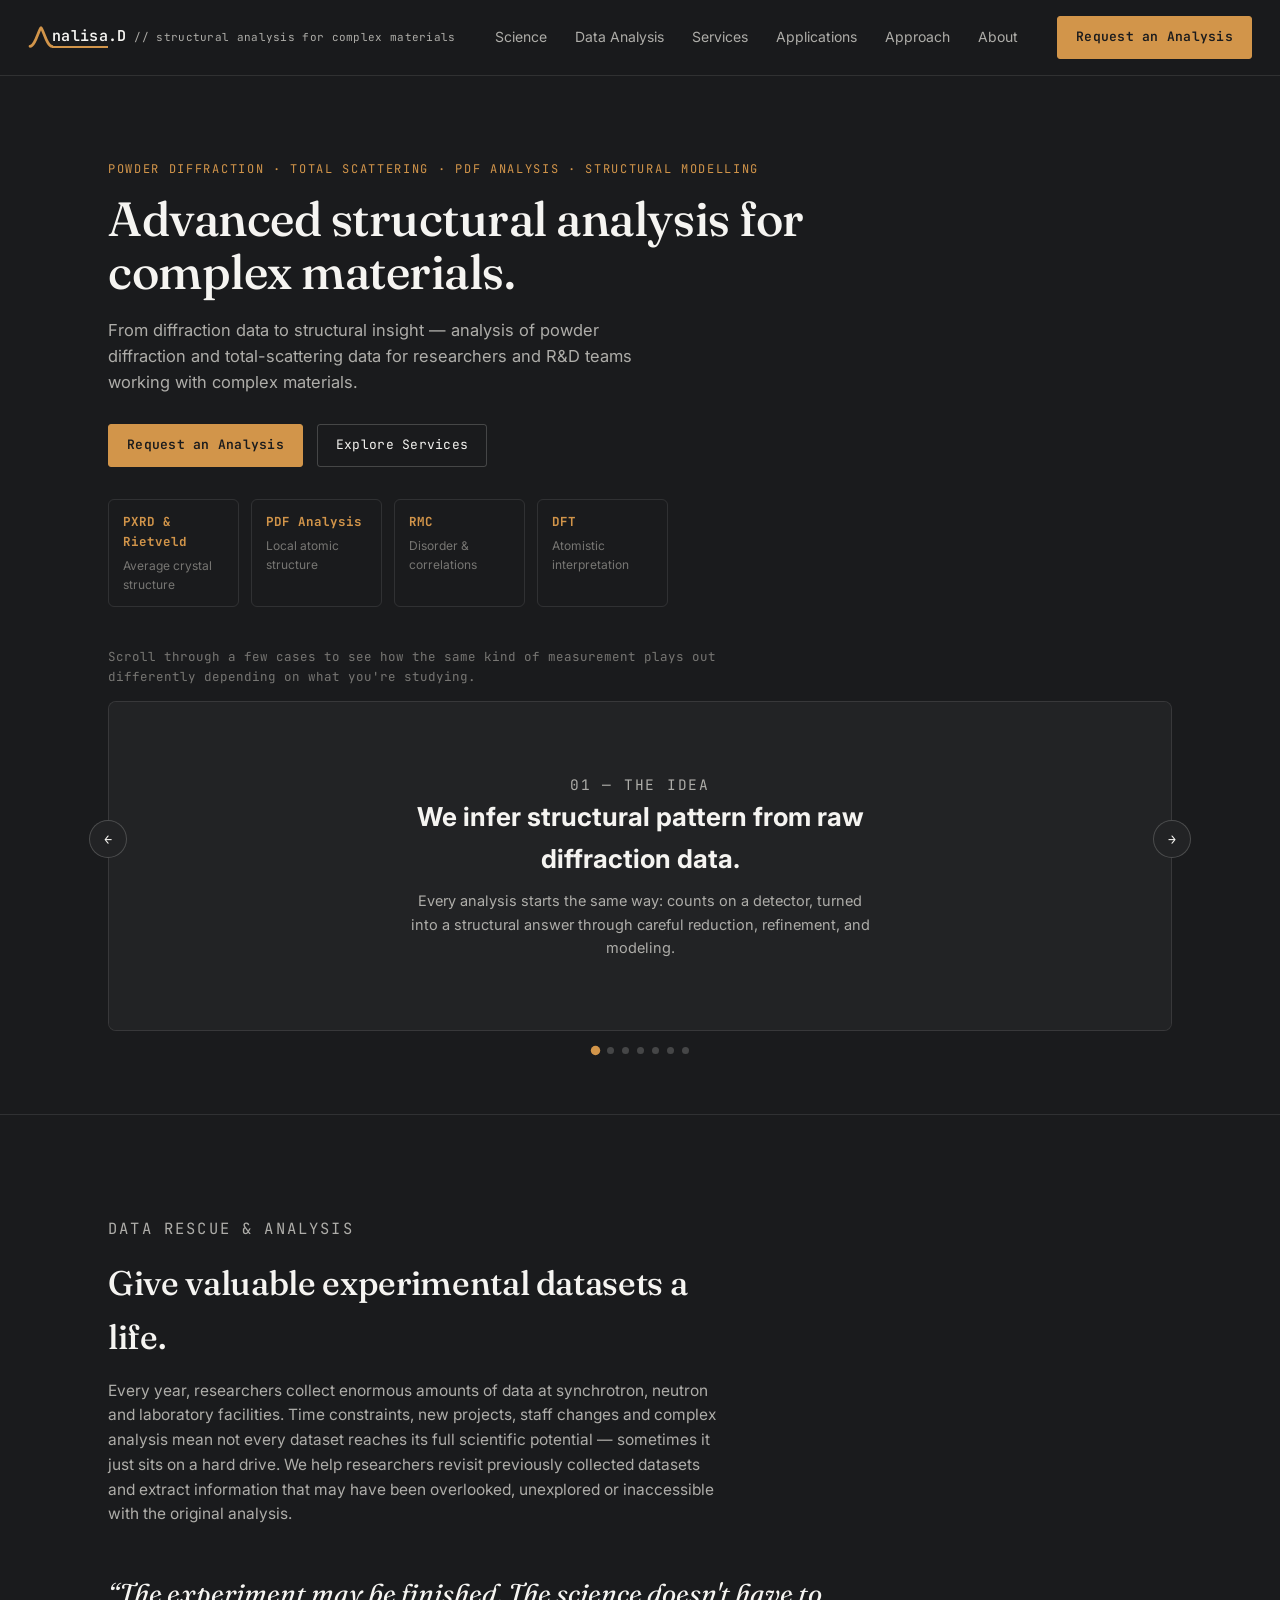
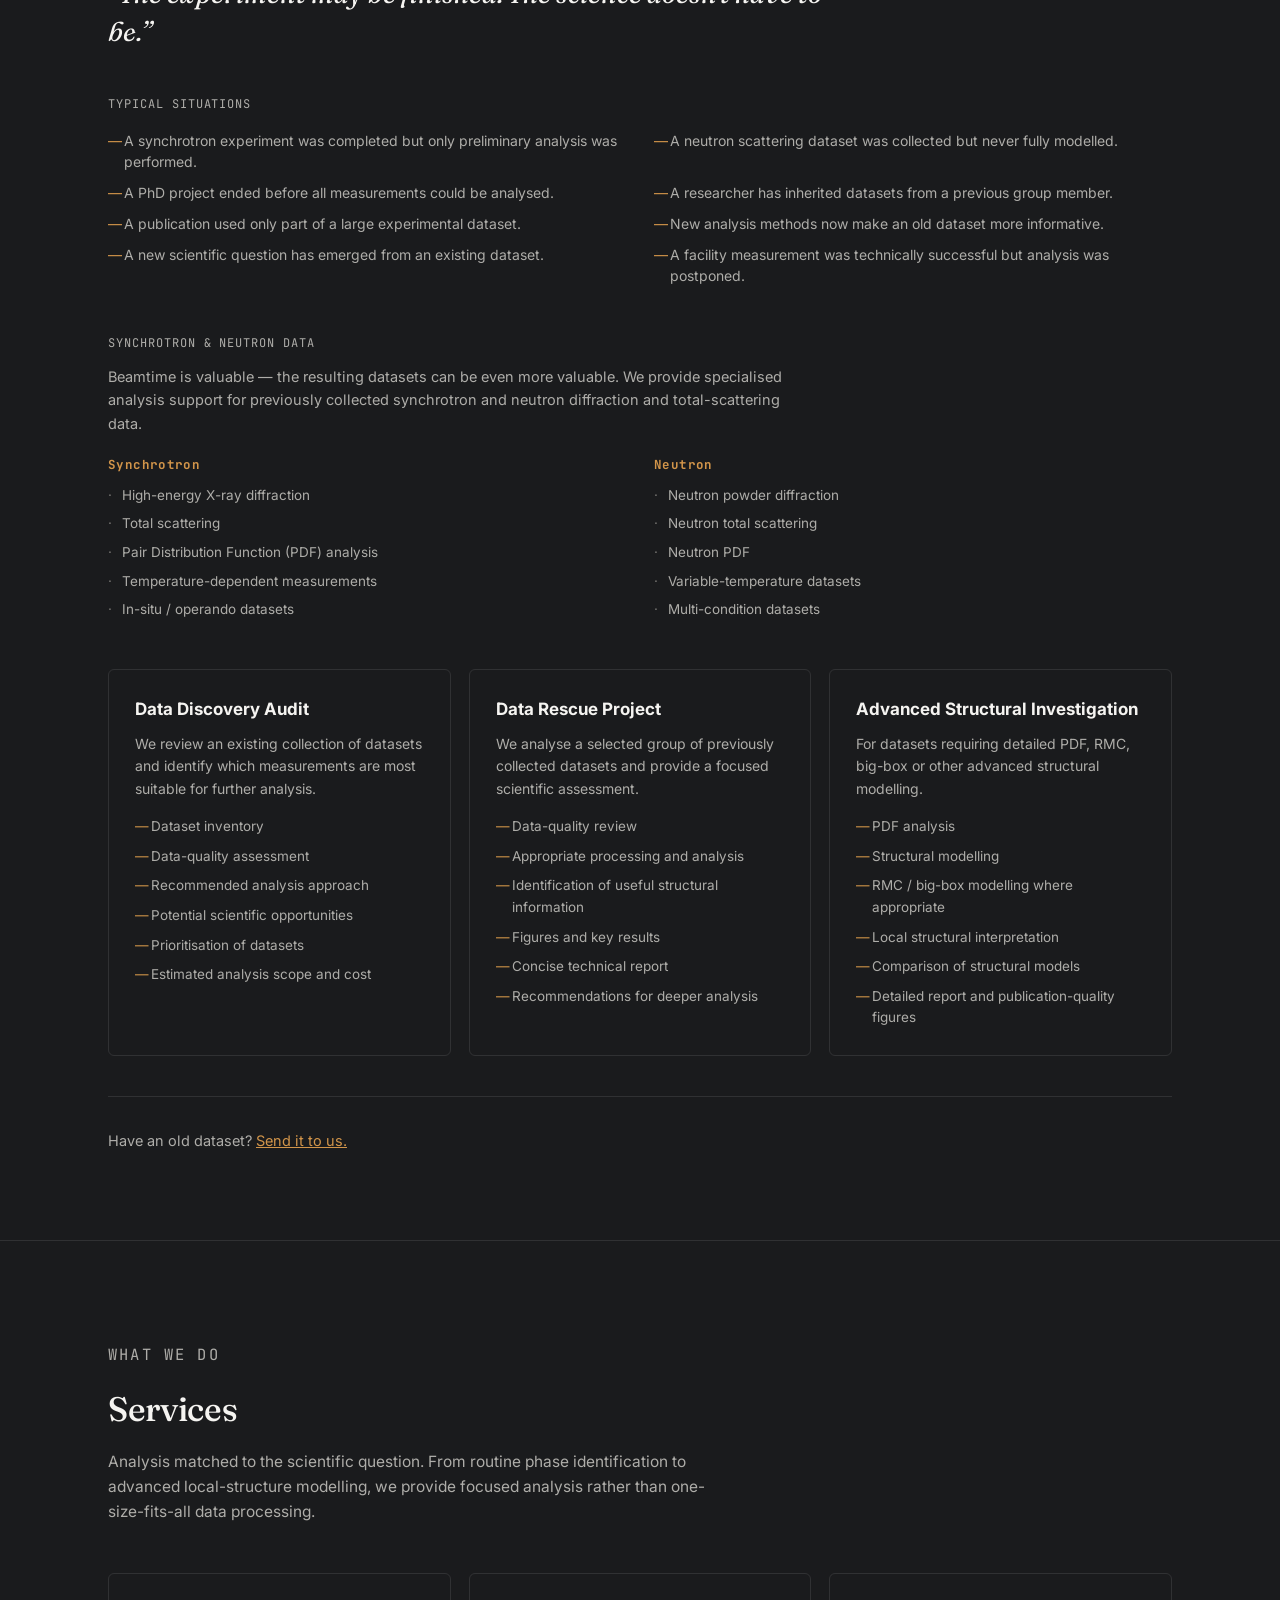
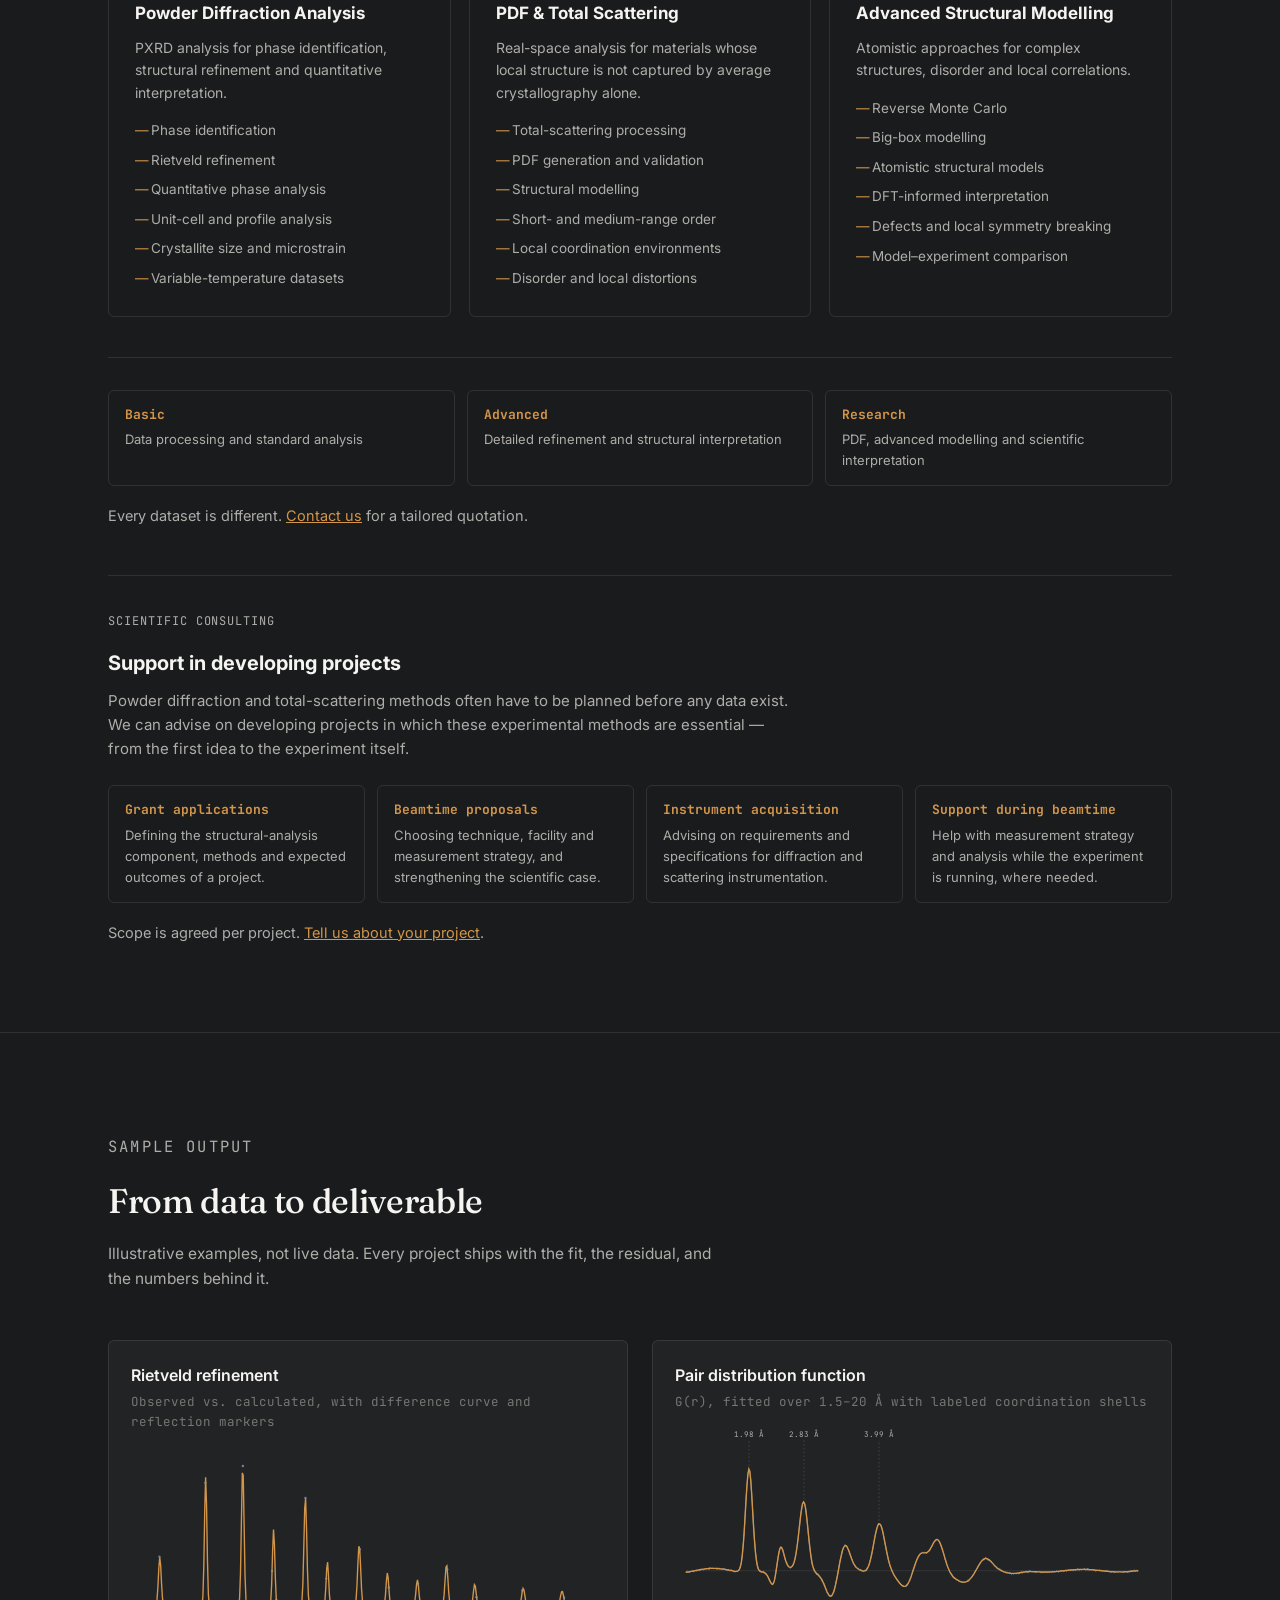
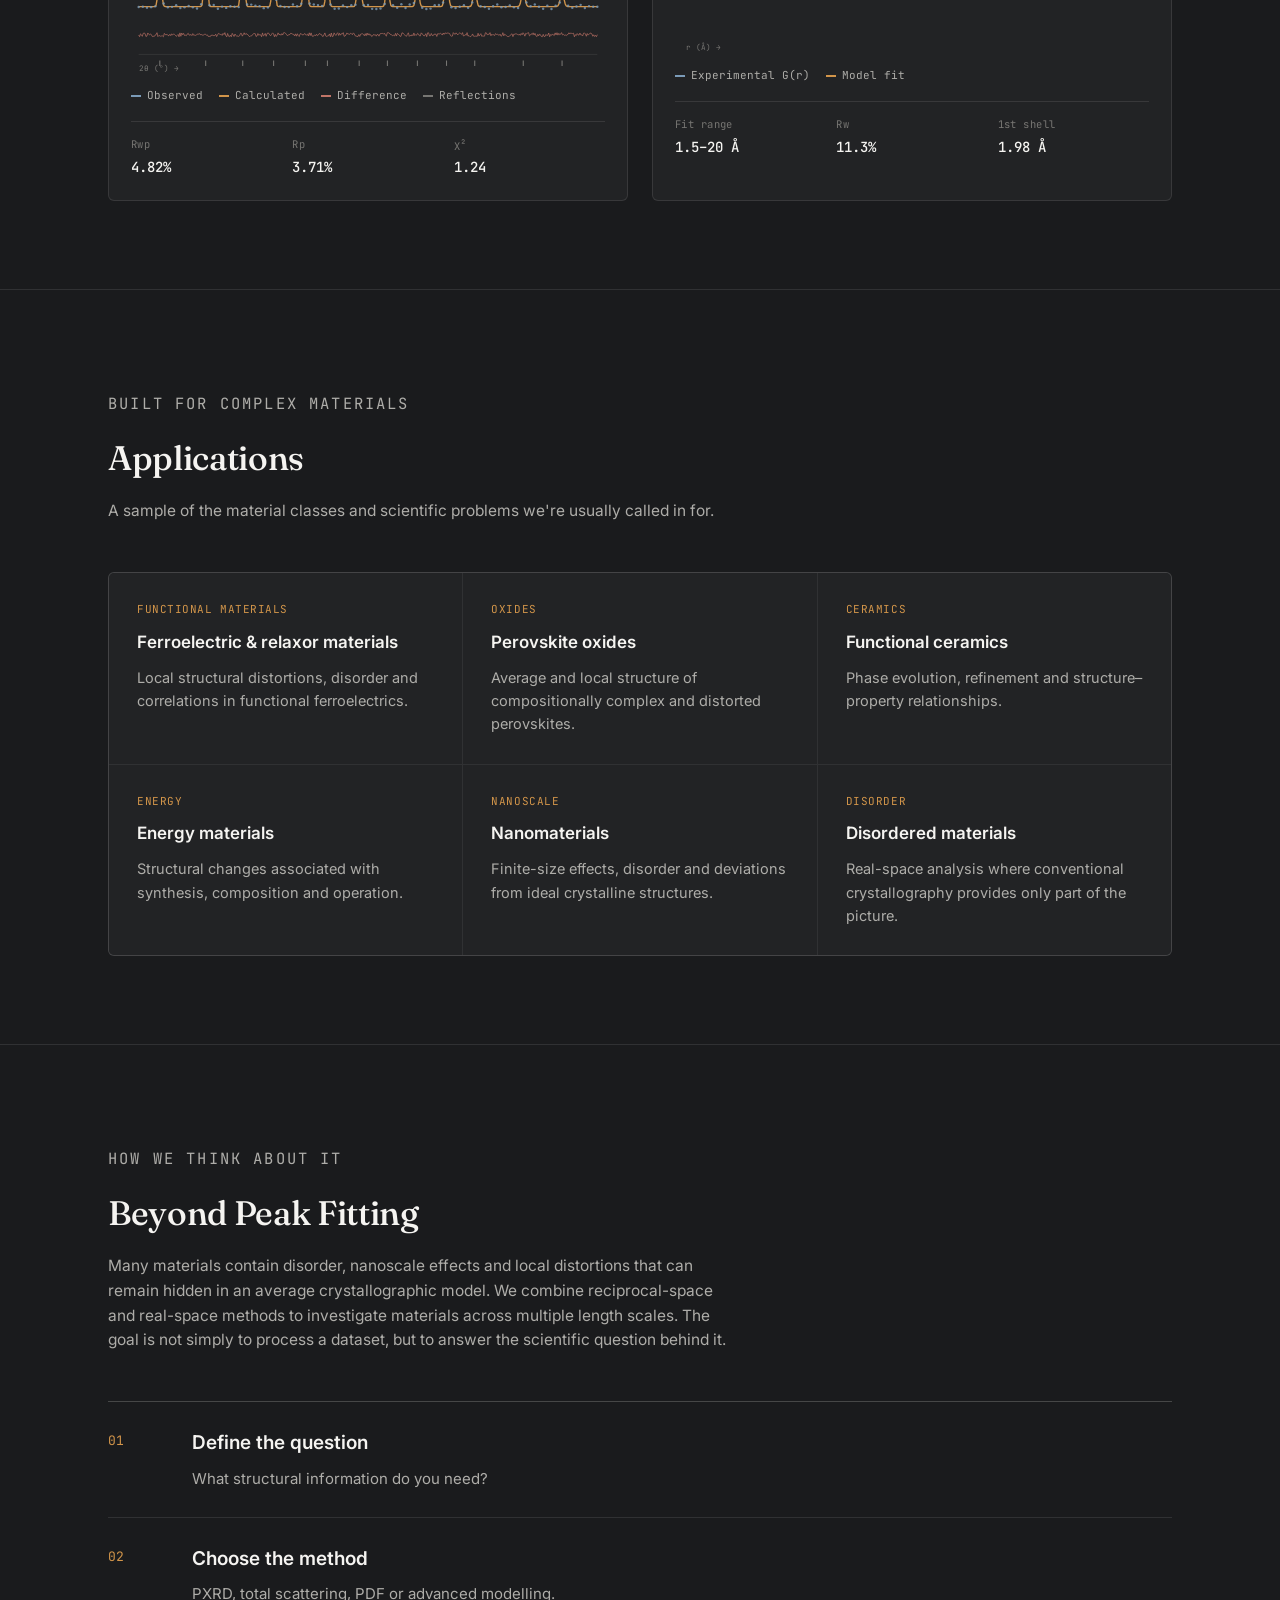
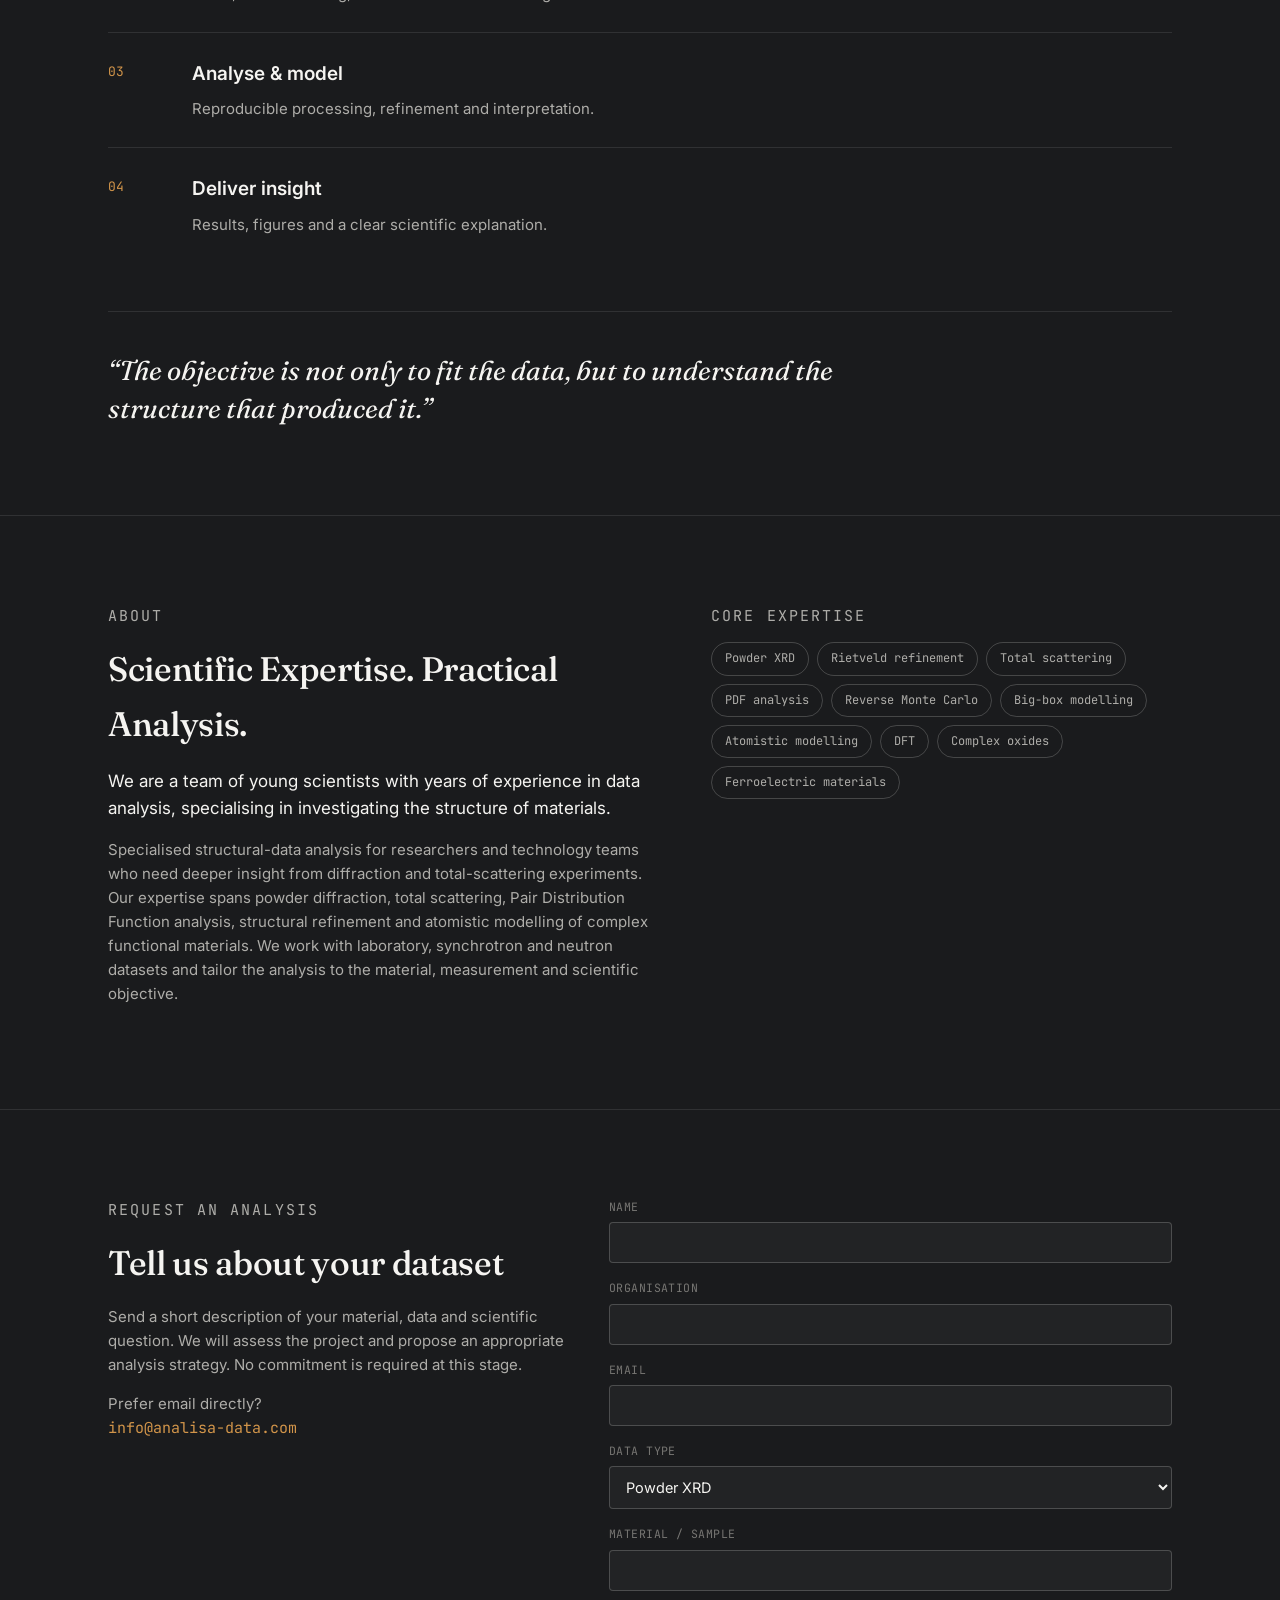
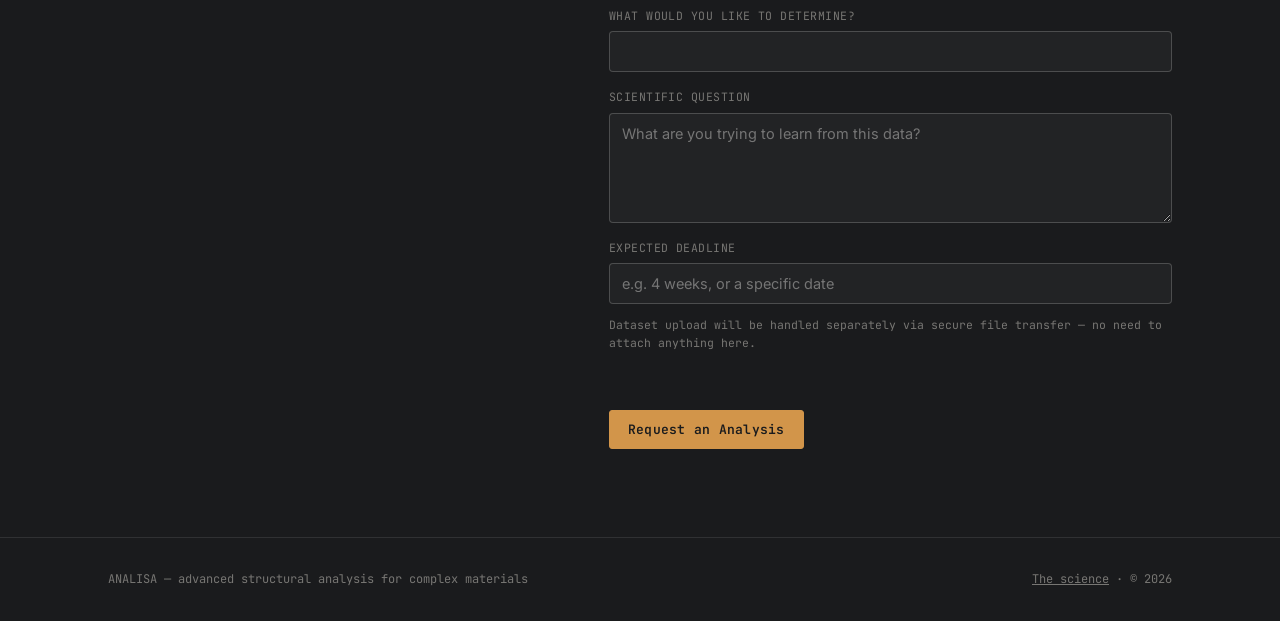
==== commit 8b906e0c: "Add files via upload" ====
--- a/index.html
+++ b/index.html
@@ -318,6 +318,9 @@
   input:focus, textarea:focus, select:focus{ border-color: var(--accent); }
   textarea{ resize: vertical; min-height: 110px; }
   .form-note{ font-family: var(--font-mono); font-size: 11.5px; color: var(--text-faint); margin-top: -4px; }
+  .form-status{ font-size: 13.5px; margin: 0; min-height: 1em; }
+  .form-status.success{ color: #7FBF7F; }
+  .form-status.error{ color: var(--rose); }
 
   /* ---------- Footer ---------- */
   footer{ border-top: 1px solid var(--line); padding: 32px 0; }
@@ -808,8 +811,9 @@
             <label for="deadline">Expected deadline</label>
             <input id="deadline" name="deadline" type="text" placeholder="e.g. 4 weeks, or a specific date">
           </div>
-          <p class="form-note">Dataset upload will be handled separately via secure file transfer — no need to attach anything here. Opens your email client with this pre-filled; nothing is stored or sent from this page.</p>
-          <button class="btn primary" type="submit" style="justify-self:start;">Request an Analysis</button>
+          <p class="form-note">Dataset upload will be handled separately via secure file transfer — no need to attach anything here.</p>
+          <p class="form-status" id="contactStatus" role="status" aria-live="polite"></p>
+          <button class="btn primary" type="submit" id="contactSubmit" style="justify-self:start;">Request an Analysis</button>
         </form>
       </div>
     </div>
@@ -1089,21 +1093,46 @@
 
   // ---------- Contact form -> mailto ----------
   const form = document.getElementById('contactForm');
-  form.addEventListener('submit', function(e){
+  const statusEl = document.getElementById('contactStatus');
+  const submitBtn = document.getElementById('contactSubmit');
+  form.addEventListener('submit', async function(e){
     e.preventDefault();
-    const name = document.getElementById('name').value;
-    const org = document.getElementById('org').value;
-    const email = document.getElementById('email').value;
-    const dataType = document.getElementById('dataType').value;
-    const material = document.getElementById('material').value;
-    const determine = document.getElementById('determine').value;
-    const question = document.getElementById('question').value;
-    const deadline = document.getElementById('deadline').value;
-    const subject = encodeURIComponent('Analysis request — ' + name);
-    const body = encodeURIComponent(
-      `Name: ${name}\nOrganisation: ${org}\nEmail: ${email}\nData type: ${dataType}\nMaterial / sample: ${material}\nWhat would you like to determine?: ${determine}\nExpected deadline: ${deadline}\n\nScientific question:\n${question}`
-    );
-    window.location.href = `mailto:info@analisa-data.com?subject=${subject}&body=${body}`;
+    const payload = {
+      name: document.getElementById('name').value,
+      org: document.getElementById('org').value,
+      email: document.getElementById('email').value,
+      dataType: document.getElementById('dataType').value,
+      material: document.getElementById('material').value,
+      determine: document.getElementById('determine').value,
+      question: document.getElementById('question').value,
+      deadline: document.getElementById('deadline').value
+    };
+    submitBtn.disabled = true;
+    submitBtn.textContent = 'Sending…';
+    statusEl.textContent = '';
+    statusEl.className = 'form-status';
+    try {
+      const res = await fetch('/api/contact', {
+        method: 'POST',
+        headers: { 'content-type': 'application/json' },
+        body: JSON.stringify(payload)
+      });
+      const result = await res.json();
+      if (result.ok) {
+        form.reset();
+        statusEl.textContent = 'Thanks — your request has been sent. We\'ll be in touch soon.';
+        statusEl.classList.add('success');
+      } else {
+        statusEl.textContent = result.error || 'Something went wrong. Please email us directly at info@analisa-data.com.';
+        statusEl.classList.add('error');
+      }
+    } catch (err) {
+      statusEl.textContent = 'Could not reach the server. Please email us directly at info@analisa-data.com.';
+      statusEl.classList.add('error');
+    } finally {
+      submitBtn.disabled = false;
+      submitBtn.textContent = 'Request an Analysis';
+    }
   });
 })();
 </script>
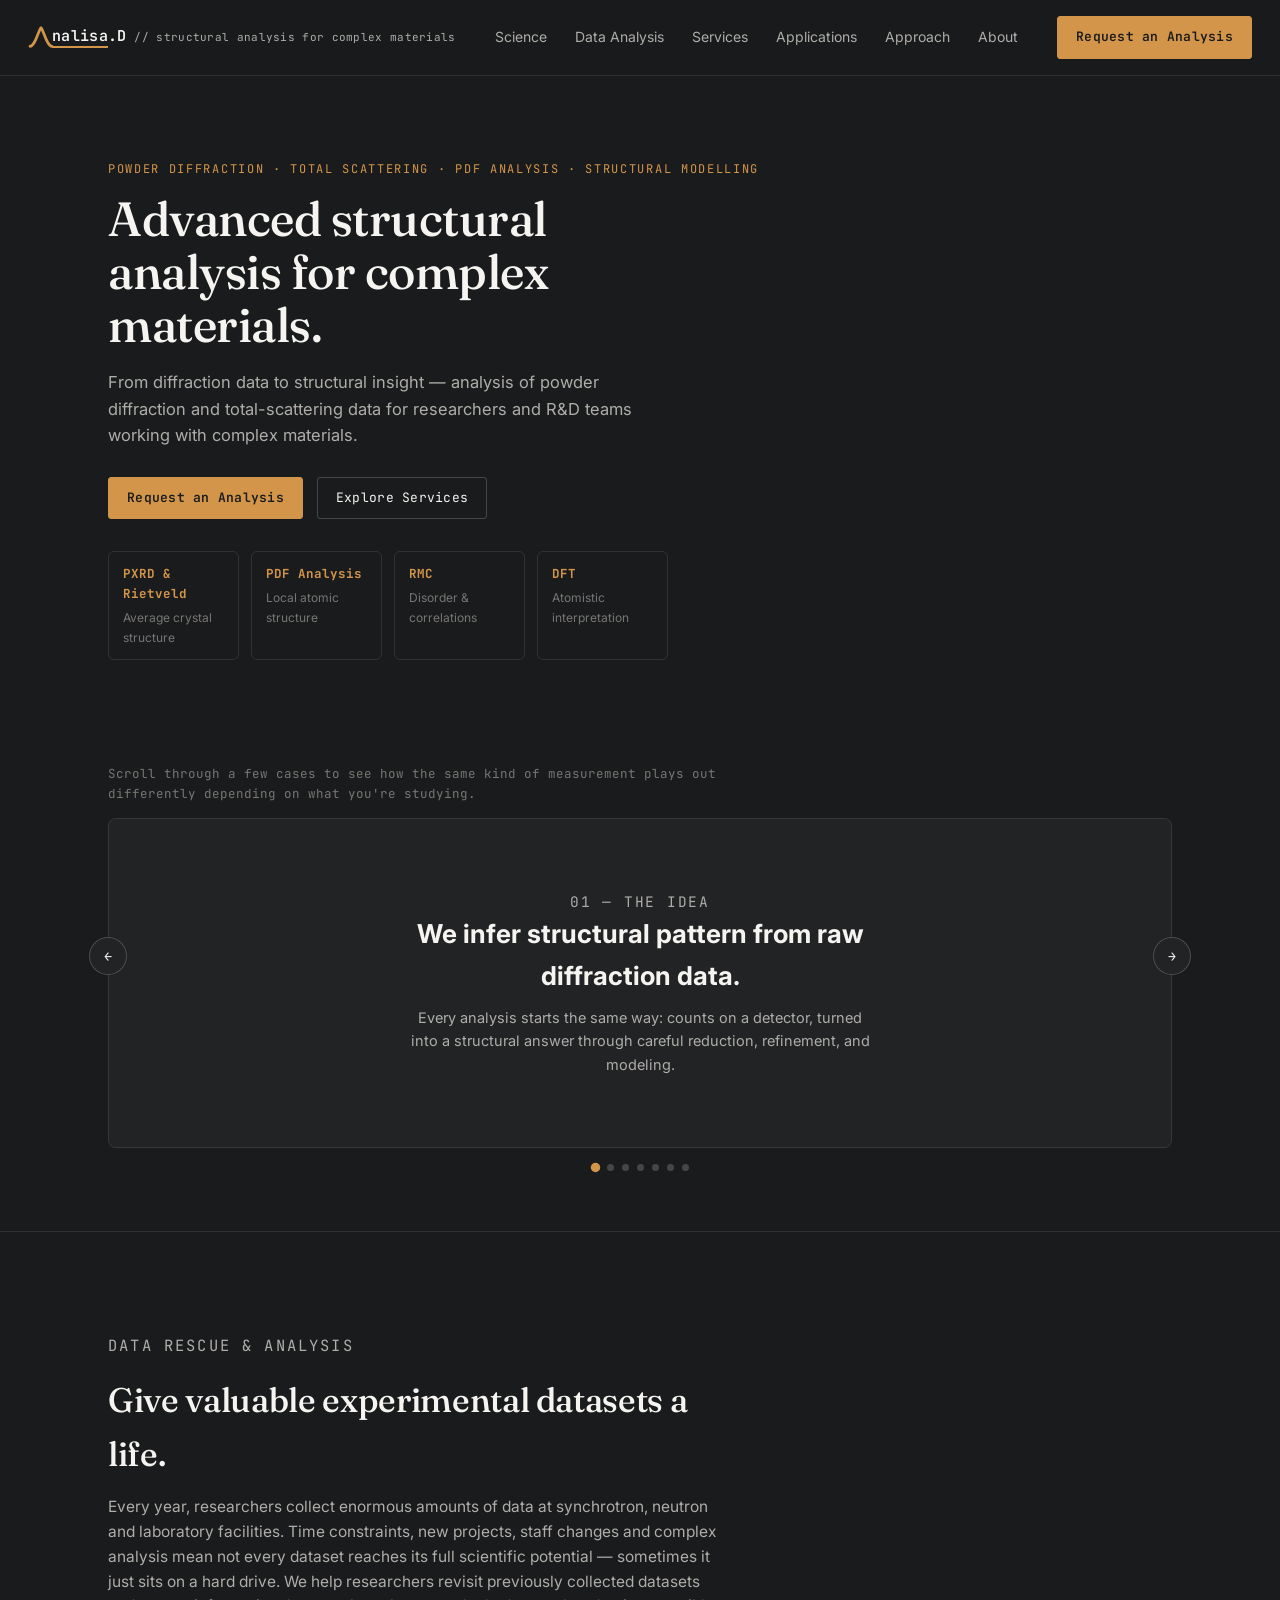
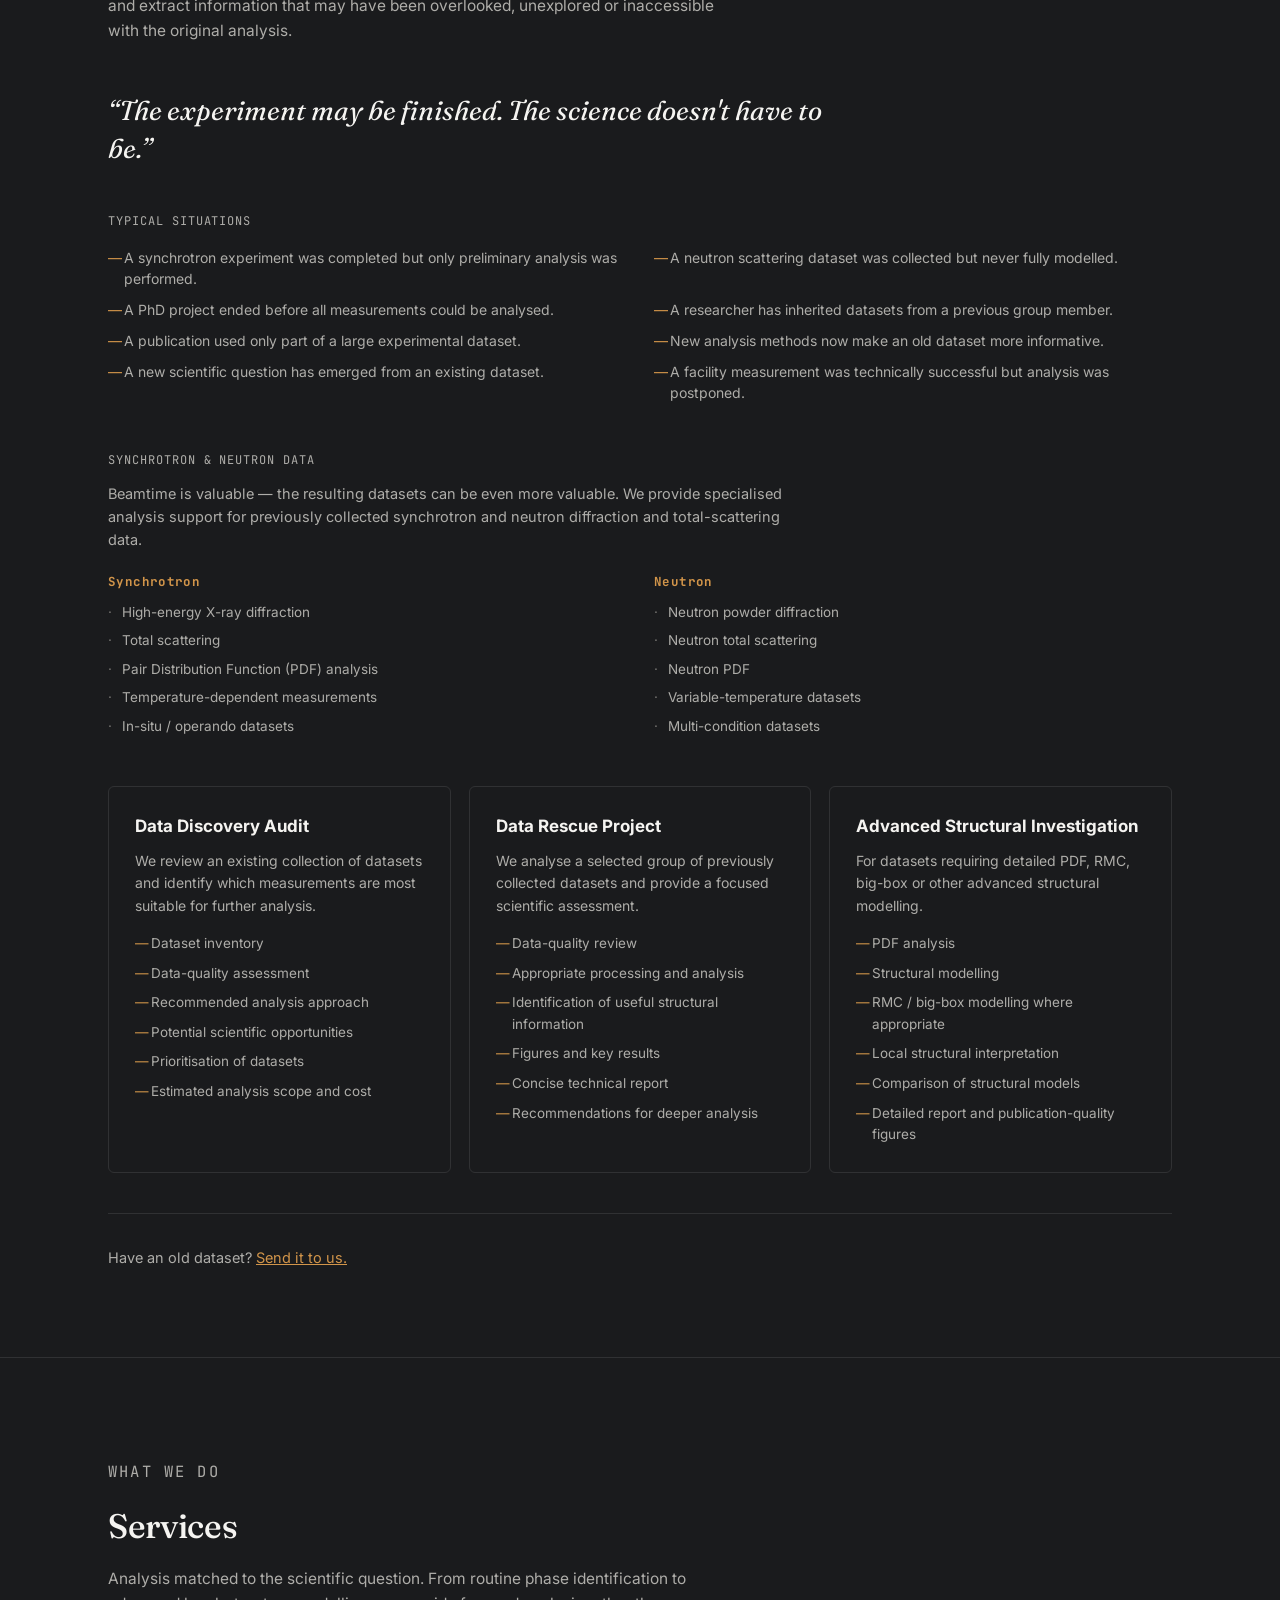
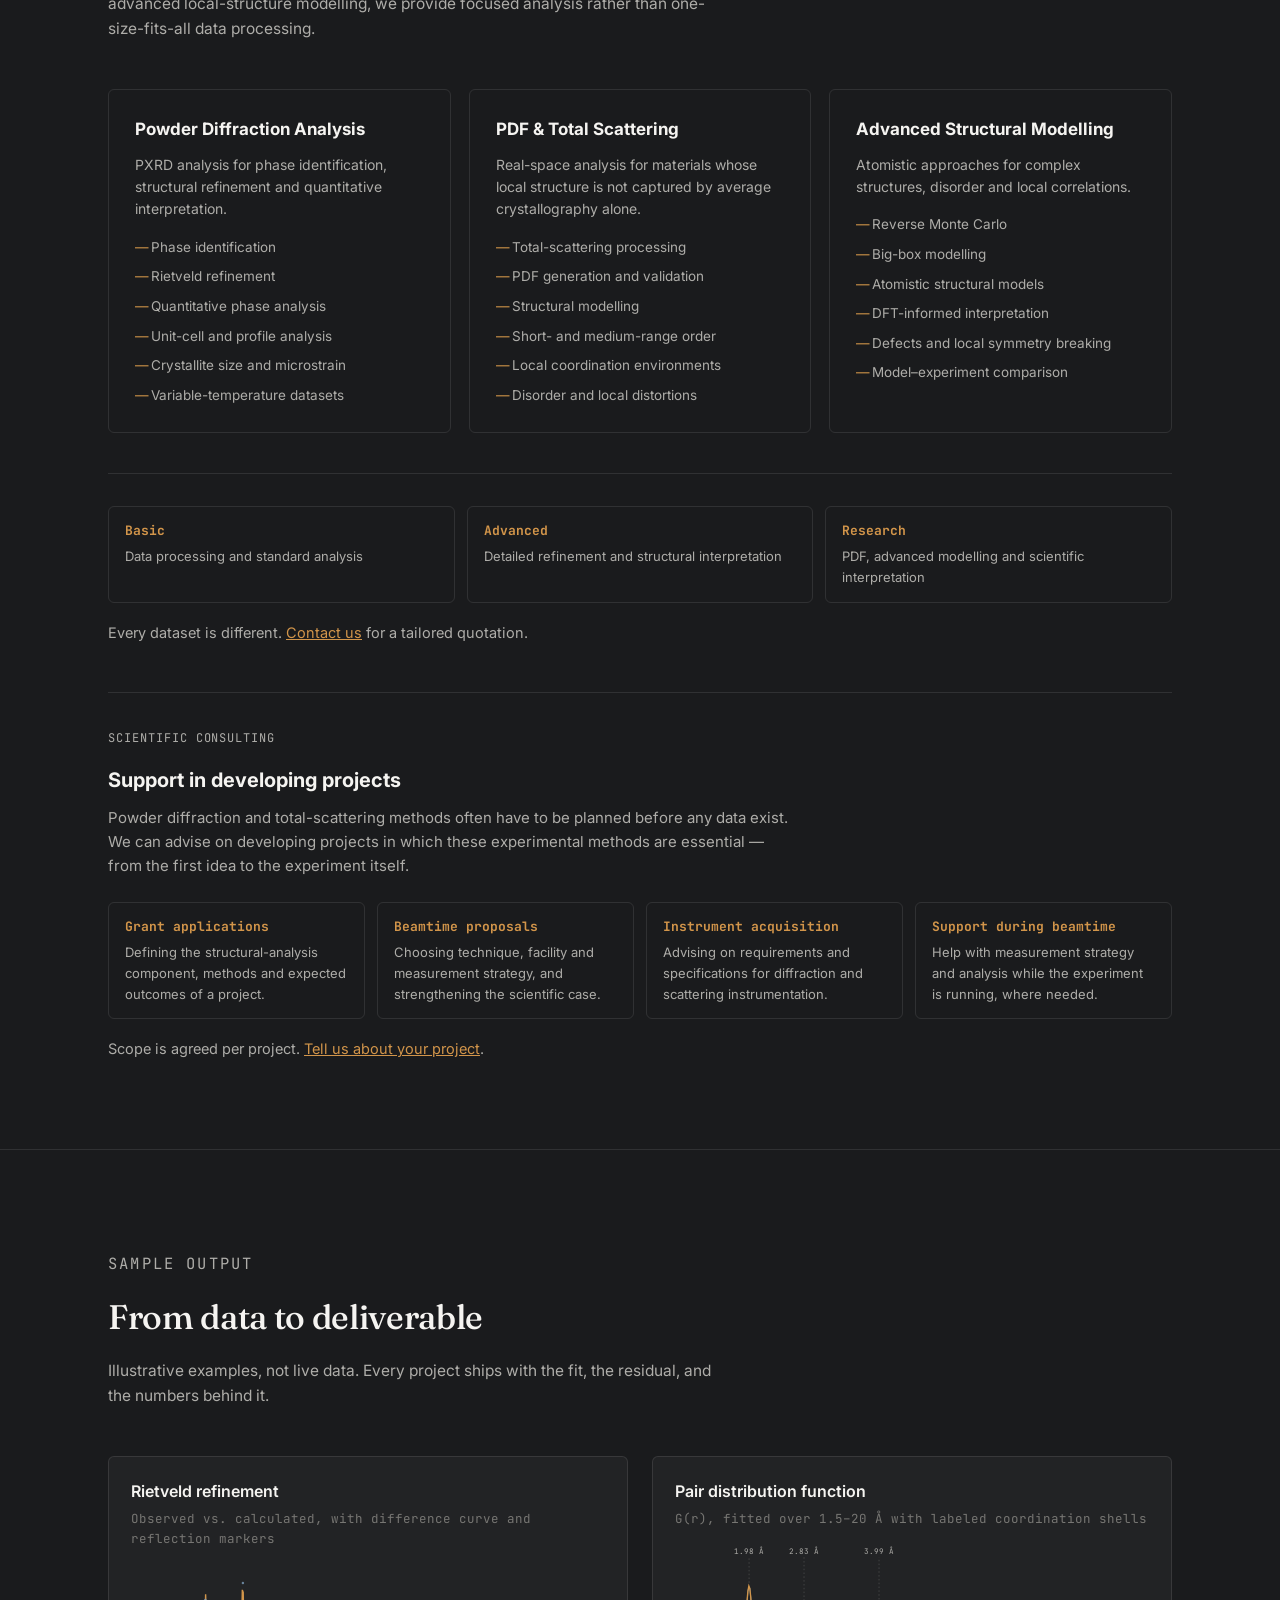
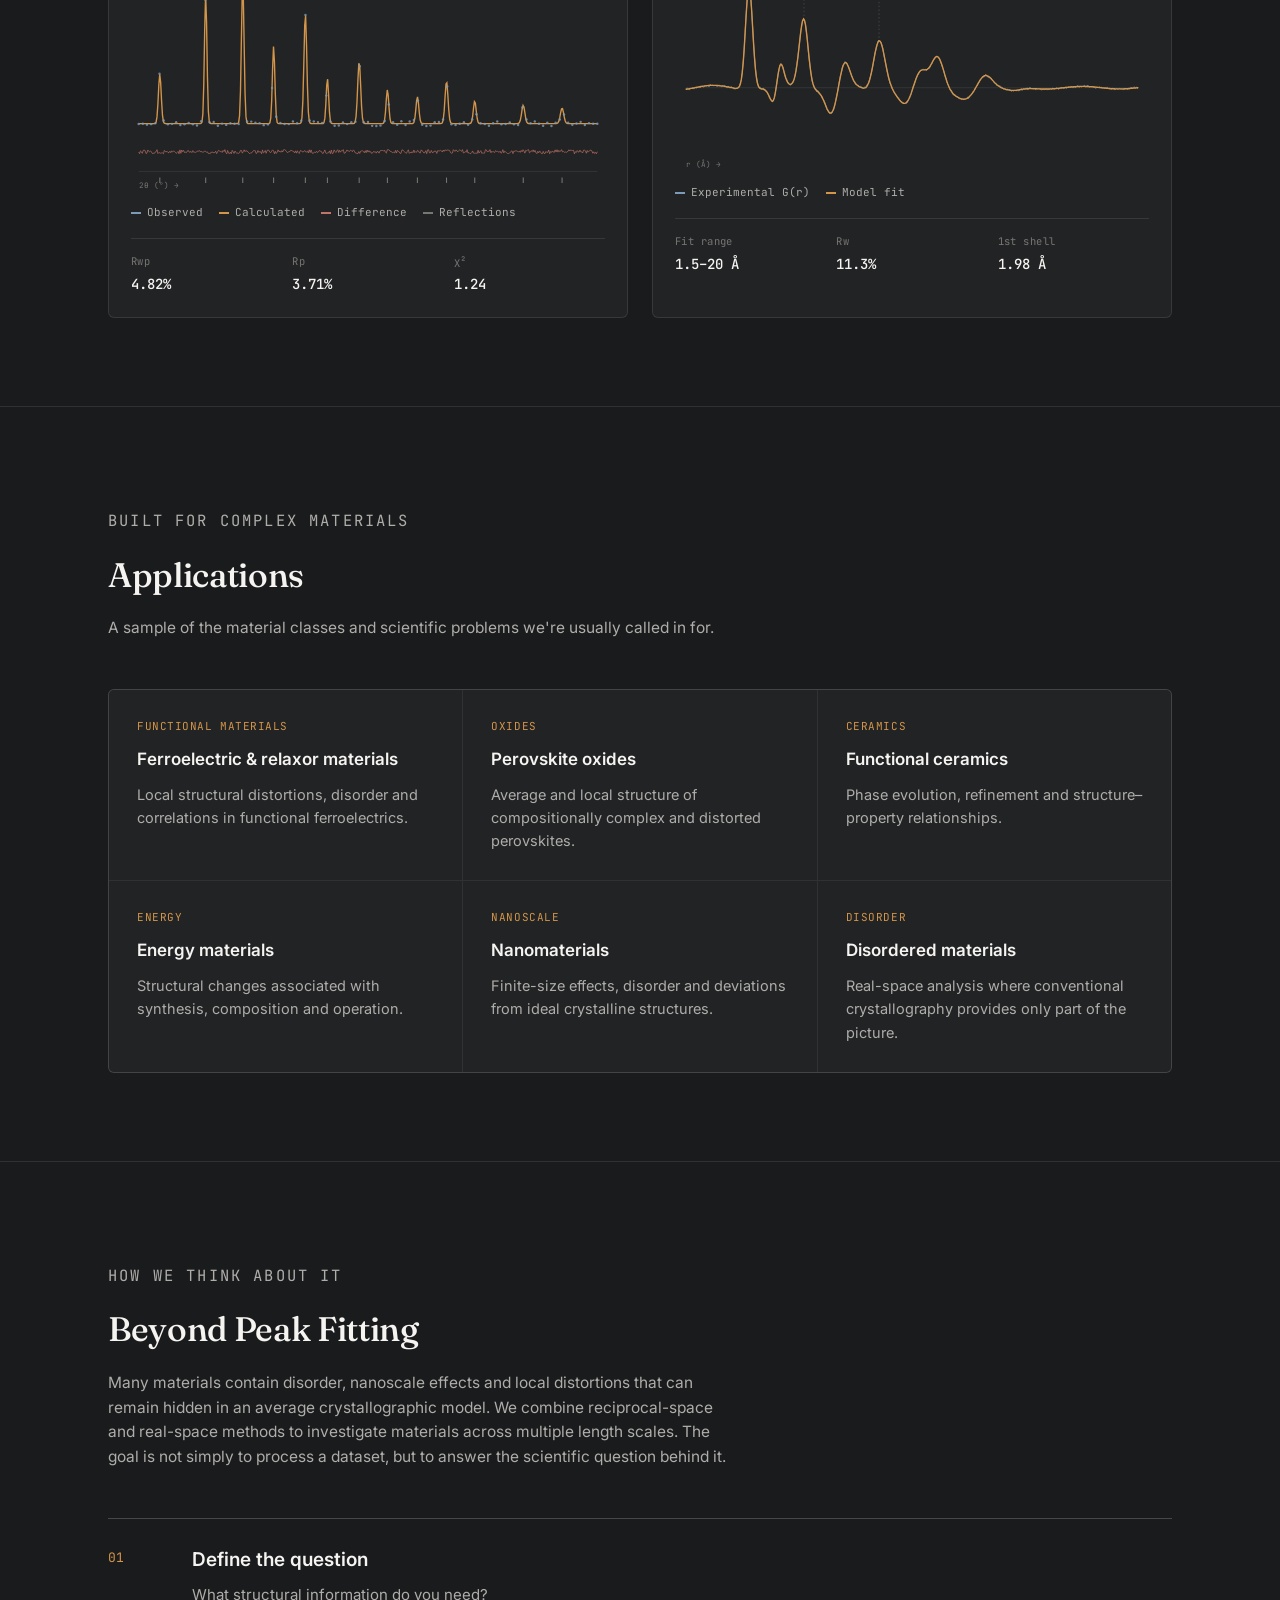
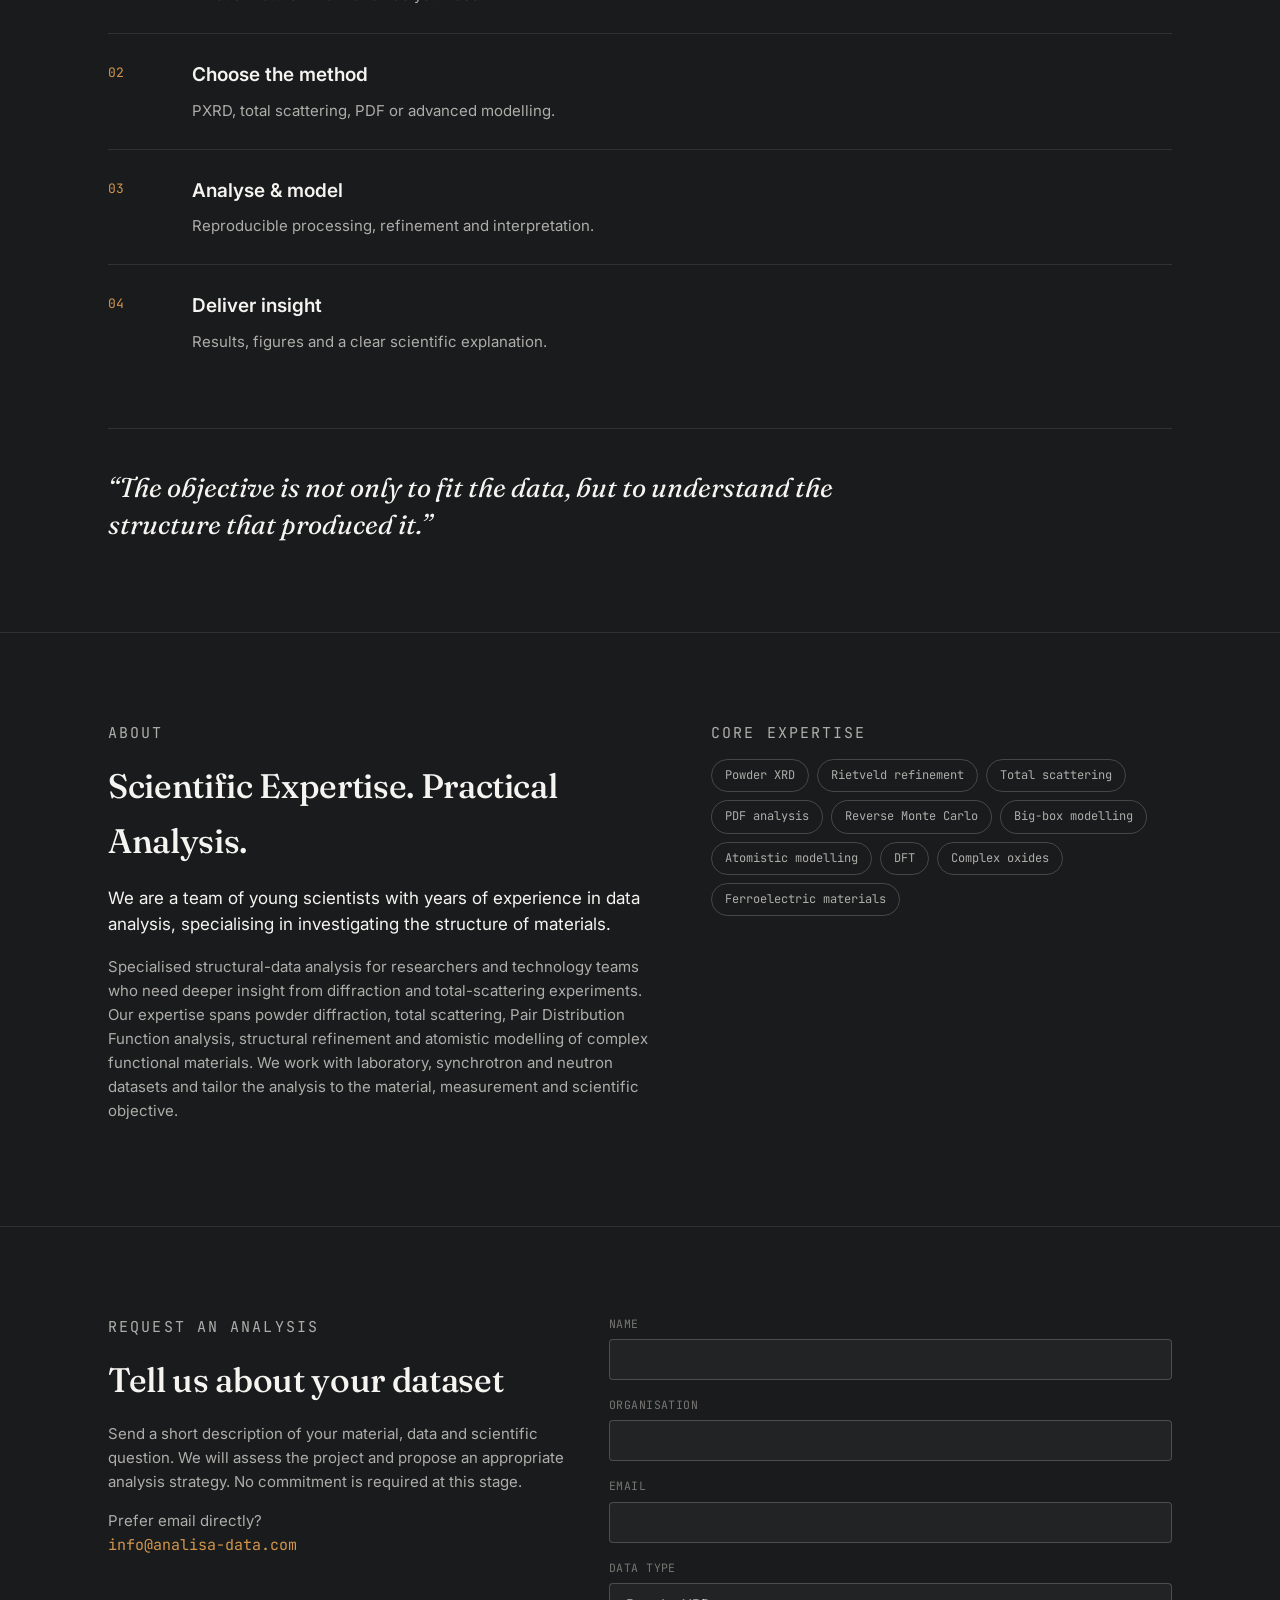
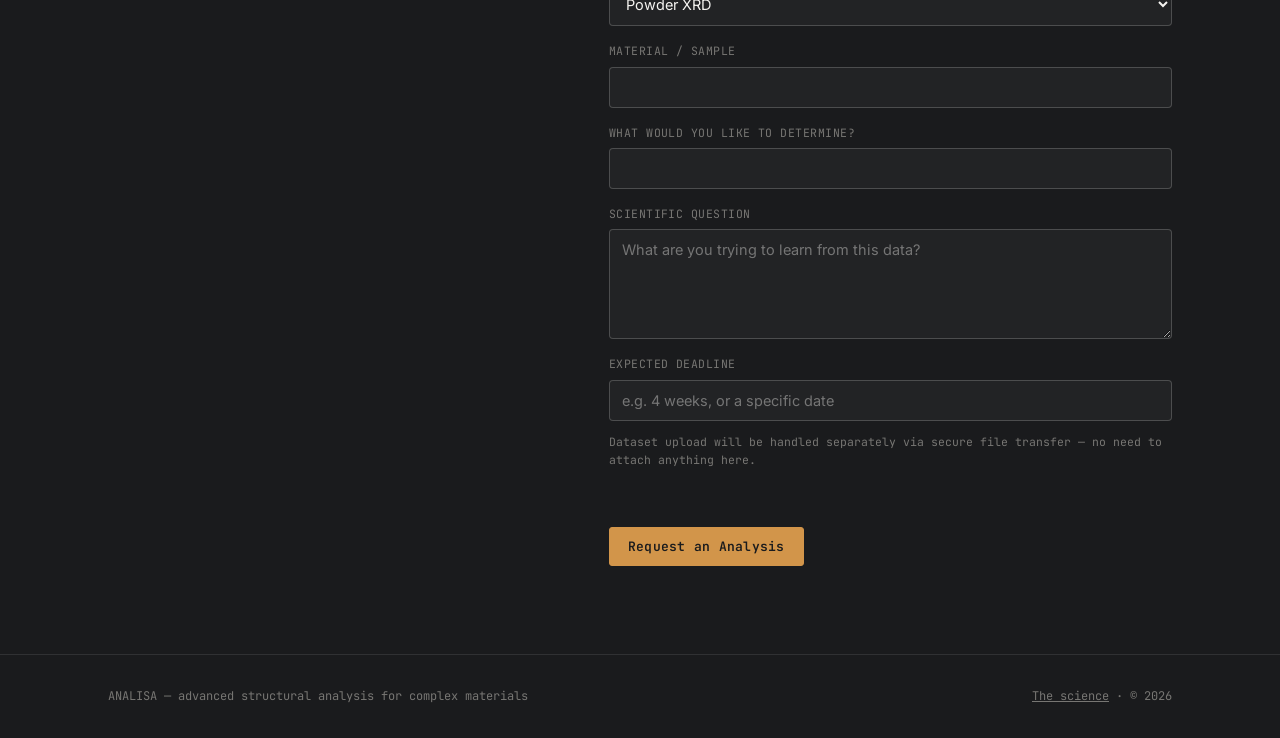
==== commit ba0d24c9: "Add files via upload" ====
--- a/index.html
+++ b/index.html
@@ -27,6 +27,7 @@
 <meta charset="UTF-8">
 <meta name="viewport" content="width=device-width, initial-scale=1.0">
 <title>Analisa — Advanced Powder Diffraction &amp; PDF Analysis</title>
+<link rel="canonical" href="https://analisa-data.com/">
 <meta name="description" content="Expert powder diffraction, total scattering, Pair Distribution Function (PDF) analysis and structural modelling for complex materials.">
 <link rel="preconnect" href="https://fonts.googleapis.com">
 <link rel="preconnect" href="https://fonts.gstatic.com" crossorigin>
@@ -151,8 +152,37 @@
 
   /* ---------- Hero ---------- */
   .hero{ position: relative; padding: 84px 0 60px; overflow: hidden; }
-  .hero-content{ position: relative; max-width: 700px; }
-  .hero h1{ font-size: clamp(32px, 4.6vw, 48px); line-height: 1.1; letter-spacing: -0.01em; }
+  .hero-content{ position: relative; z-index: 1; max-width: 700px; }
+
+  /* Hero photo (lab bench, diffractometer, beam, monitor with plots + crystal structure) */
+  .hero-stage{ position: relative; margin-top: -84px; padding-top: 84px; padding-bottom: 64px; }
+  @media (min-width: 1180px){ .hero-stage{ min-height: clamp(560px, 38vw, 740px); display: flex; align-items: center; } .hero-stage > .wrap{ width: 100%; } }
+  .hero-art{
+    position: absolute; top: 0; right: 0; bottom: 0;
+    width: min(54vw, 1040px);
+    pointer-events: none; z-index: 0;
+    /* photo fades into the page on its left, top and bottom edges */
+    -webkit-mask-image: linear-gradient(to right, transparent 0%, rgba(0,0,0,.55) 18%, #000 38%),
+                        linear-gradient(to bottom, transparent 0%, #000 11%, #000 88%, transparent 100%);
+    -webkit-mask-composite: source-in;
+    mask-image: linear-gradient(to right, transparent 0%, rgba(0,0,0,.55) 18%, #000 38%),
+                linear-gradient(to bottom, transparent 0%, #000 11%, #000 88%, transparent 100%);
+    mask-composite: intersect;
+  }
+  .hero-art img{ display:block; width: 100%; height: 100%; object-fit: cover; object-position: 55% 64%; }
+  @media (max-width: 1179px){
+    .hero-art{ left: auto; width: min(50vw, 500px); opacity: .74;
+      -webkit-mask-image: linear-gradient(to right, transparent 0%, transparent 6%, #000 58%), linear-gradient(to bottom, transparent 0%, #000 12%, #000 84%, transparent 100%);
+      -webkit-mask-composite: source-in;
+      mask-image: linear-gradient(to right, transparent 0%, transparent 6%, #000 58%), linear-gradient(to bottom, transparent 0%, #000 12%, #000 84%, transparent 100%);
+      mask-composite: intersect; }
+    .hero-art img{ object-position: 88% 45%; }
+  }
+  @media (max-width: 640px){
+    .hero-art{ left: 0; width: 100%; opacity: .22; }
+    .hero-art img{ object-position: 75% 45%; }
+  }
+  .hero h1{ font-size: clamp(32px, 4.6vw, 48px); line-height: 1.1; letter-spacing: -0.01em; max-width: 600px; }
   .hero p.lede{ color: var(--text-dim); font-size: 16.5px; margin: 18px 0 0; max-width: 560px; }
   .hero-ctas{ display:flex; gap: 14px; flex-wrap: wrap; margin-top: 28px; }
   .capabilities{ display:grid; grid-template-columns: repeat(2,1fr); gap: 12px; margin-top: 32px; max-width: 560px; }
@@ -321,6 +351,7 @@
   .form-status{ font-size: 13.5px; margin: 0; min-height: 1em; }
   .form-status.success{ color: #7FBF7F; }
   .form-status.error{ color: var(--rose); }
+  .hp{ position: absolute; left: -9999px; width: 1px; height: 1px; overflow: hidden; }
 
   /* ---------- Footer ---------- */
   footer{ border-top: 1px solid var(--line); padding: 32px 0; }
@@ -352,7 +383,9 @@
 
 <main id="top">
   <section class="hero" style="border-top:none; padding-top: 84px;">
-    <div class="wrap">
+    <div class="hero-stage">
+      <div class="hero-art" aria-hidden="true"><picture><source media="(max-width: 1179px)" srcset="hero-lab-narrow.webp"><img src="hero-lab.webp" alt="" width="946" height="823" decoding="async" fetchpriority="high"></picture></div>
+      <div class="wrap">
       <div class="hero-content">
         <p class="eyebrow">POWDER DIFFRACTION · TOTAL SCATTERING · PDF ANALYSIS · STRUCTURAL MODELLING</p>
         <h1>Advanced structural analysis for complex materials.</h1>
@@ -368,7 +401,10 @@
           <div class="capability"><b>DFT</b><span>Atomistic interpretation</span></div>
         </div>
       </div>
-
+      </div>
+    </div>
+
+    <div class="wrap">
       <div class="carousel-wrap reveal">
         <p class="carousel-caption">Scroll through a few cases to see how the same kind of measurement plays out differently depending on what you're studying.</p>
         <button class="carousel-arrow prev" id="carPrev" aria-label="Previous slide">←</button>
@@ -812,6 +848,7 @@
             <input id="deadline" name="deadline" type="text" placeholder="e.g. 4 weeks, or a specific date">
           </div>
           <p class="form-note">Dataset upload will be handled separately via secure file transfer — no need to attach anything here.</p>
+          <div class="hp" aria-hidden="true"><label for="website">Leave this field empty</label><input id="website" name="website" type="text" tabindex="-1" autocomplete="off"></div>
           <p class="form-status" id="contactStatus" role="status" aria-live="polite"></p>
           <button class="btn primary" type="submit" id="contactSubmit" style="justify-self:start;">Request an Analysis</button>
         </form>
@@ -1105,7 +1142,8 @@
       material: document.getElementById('material').value,
       determine: document.getElementById('determine').value,
       question: document.getElementById('question').value,
-      deadline: document.getElementById('deadline').value
+      deadline: document.getElementById('deadline').value,
+      website: document.getElementById('website').value
     };
     submitBtn.disabled = true;
     submitBtn.textContent = 'Sending…';
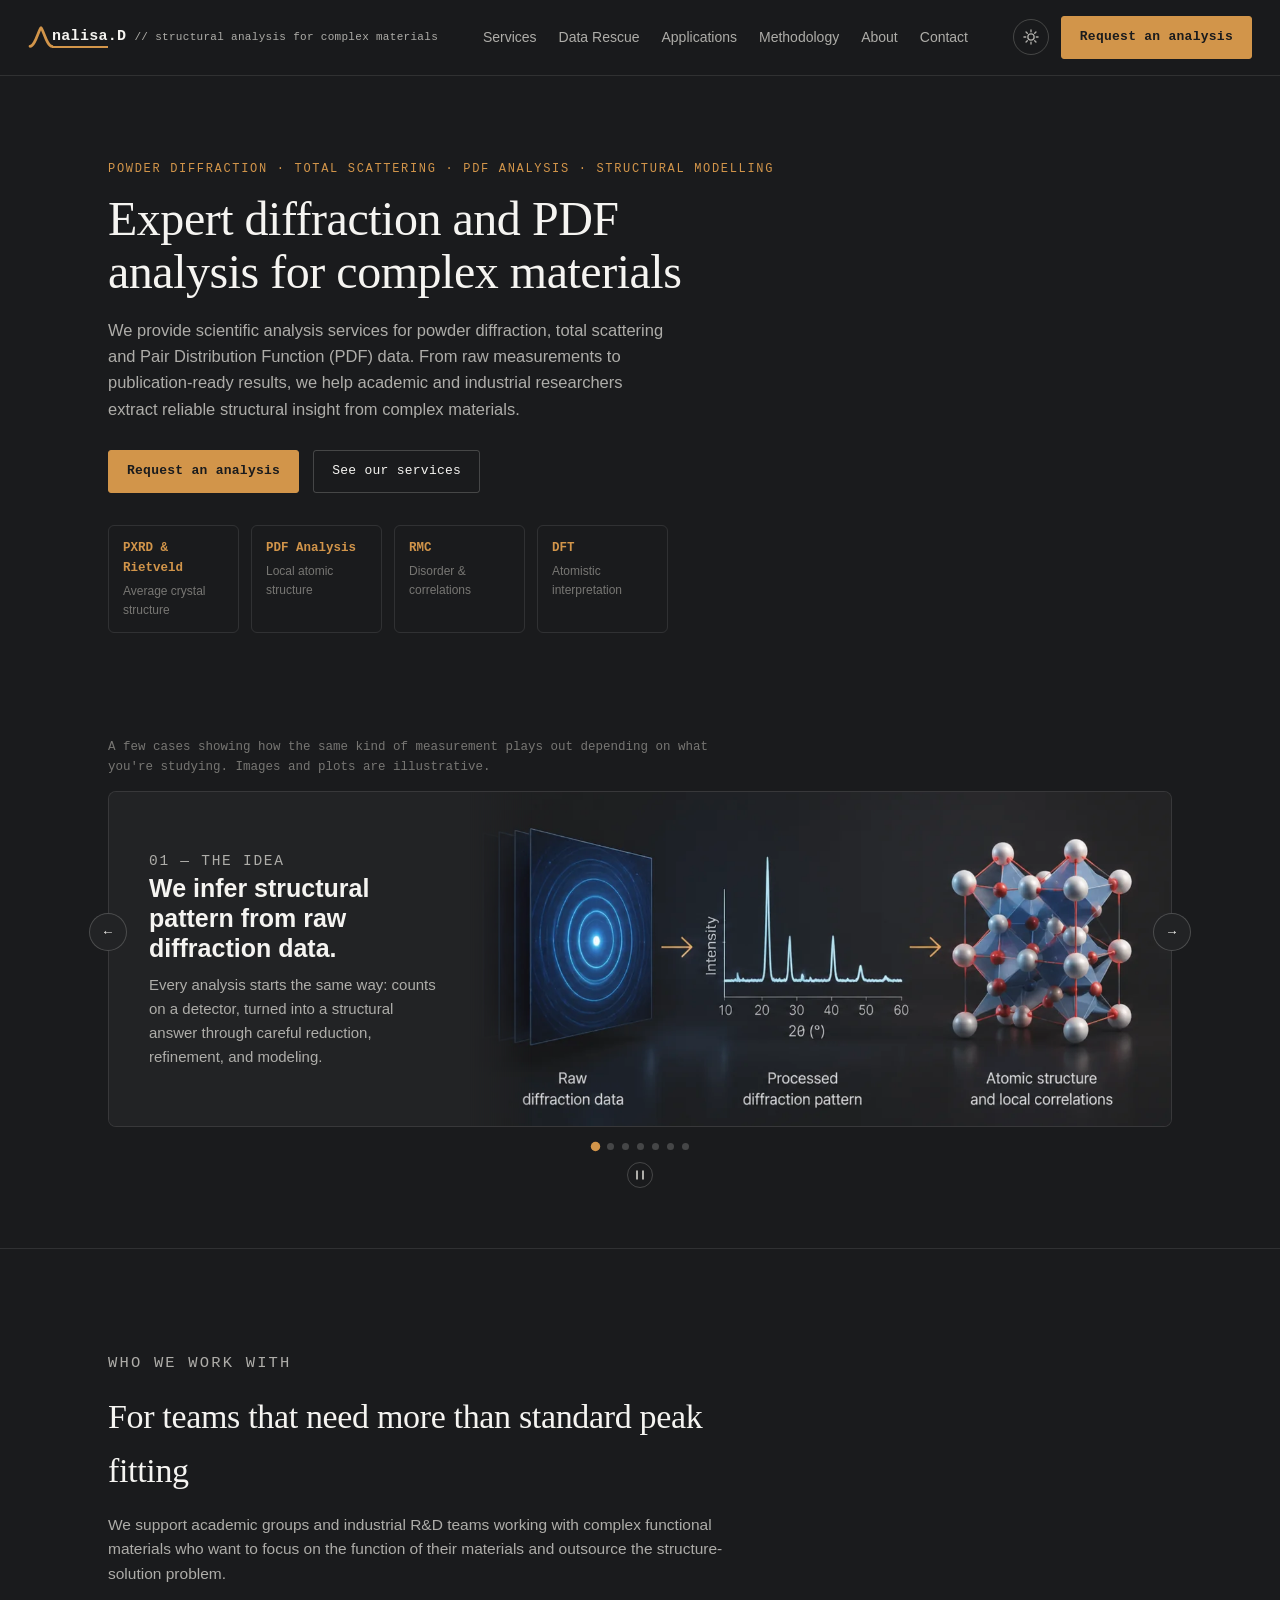
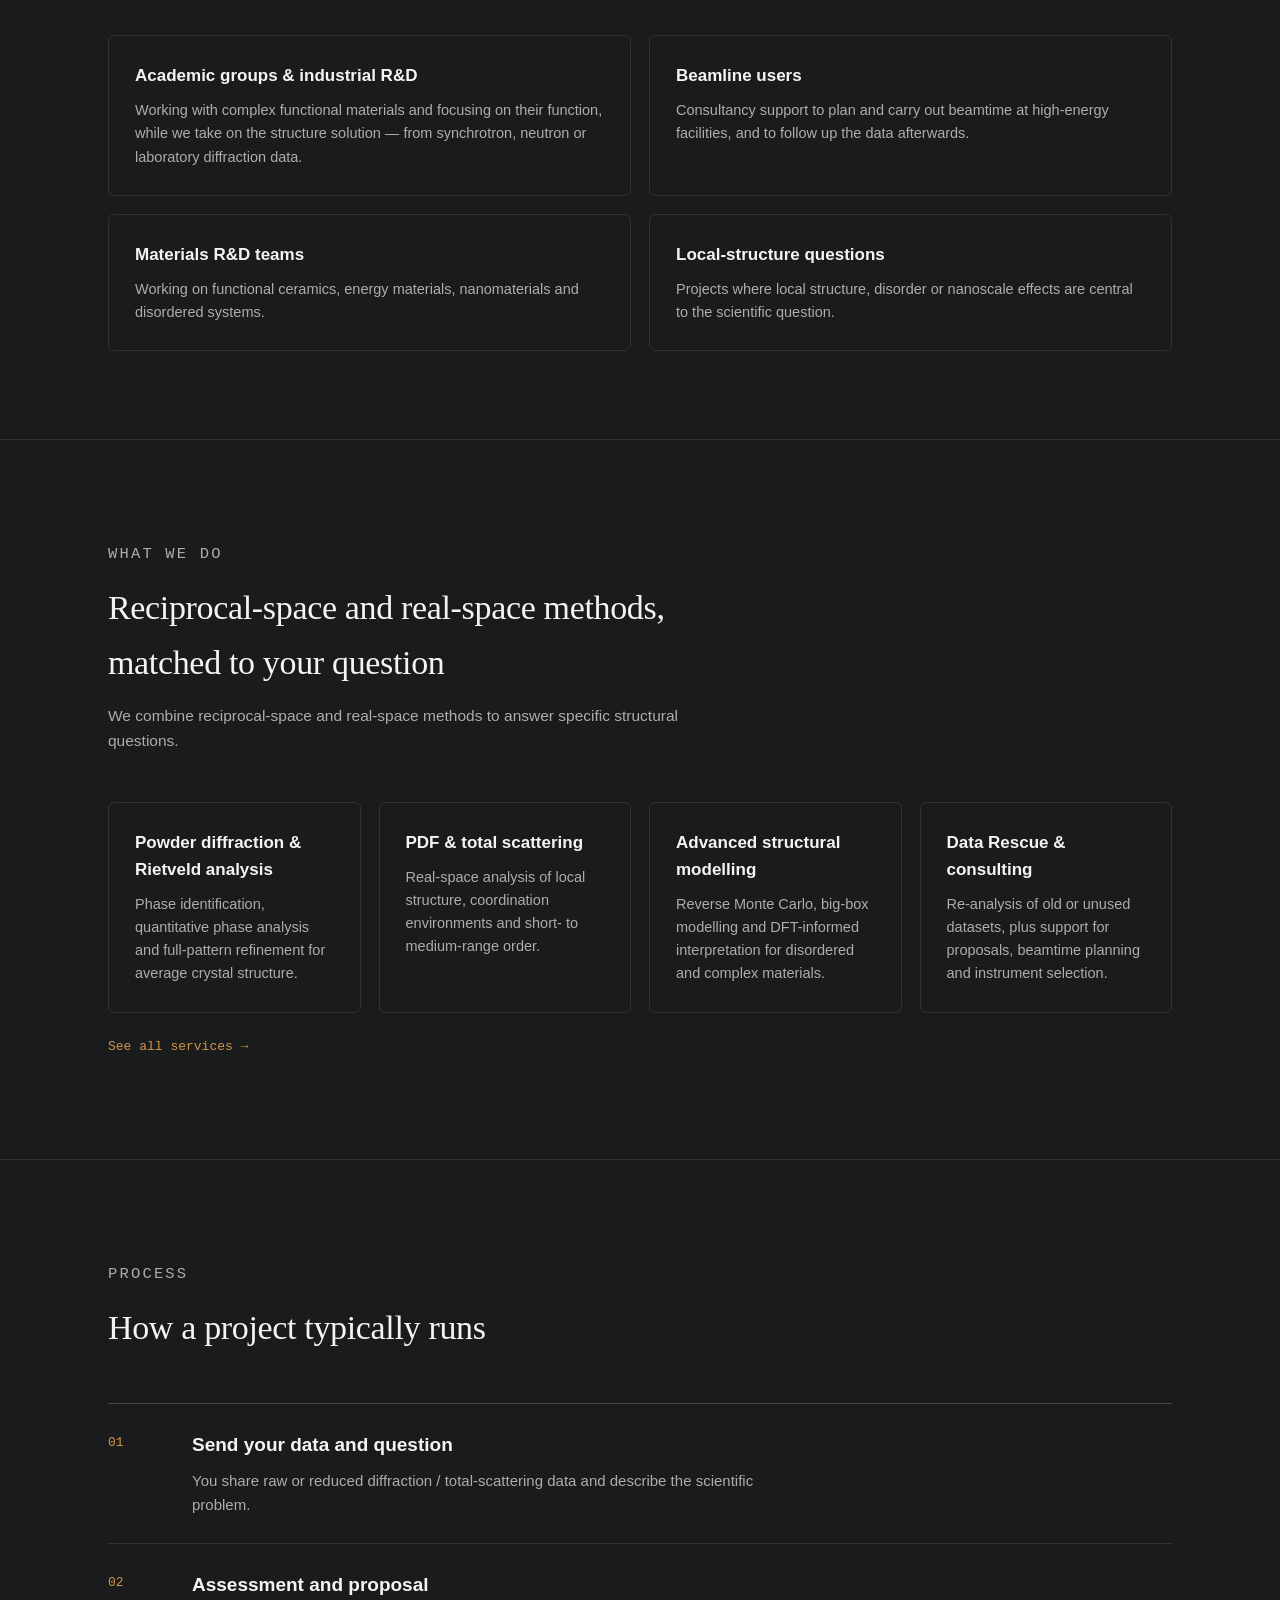
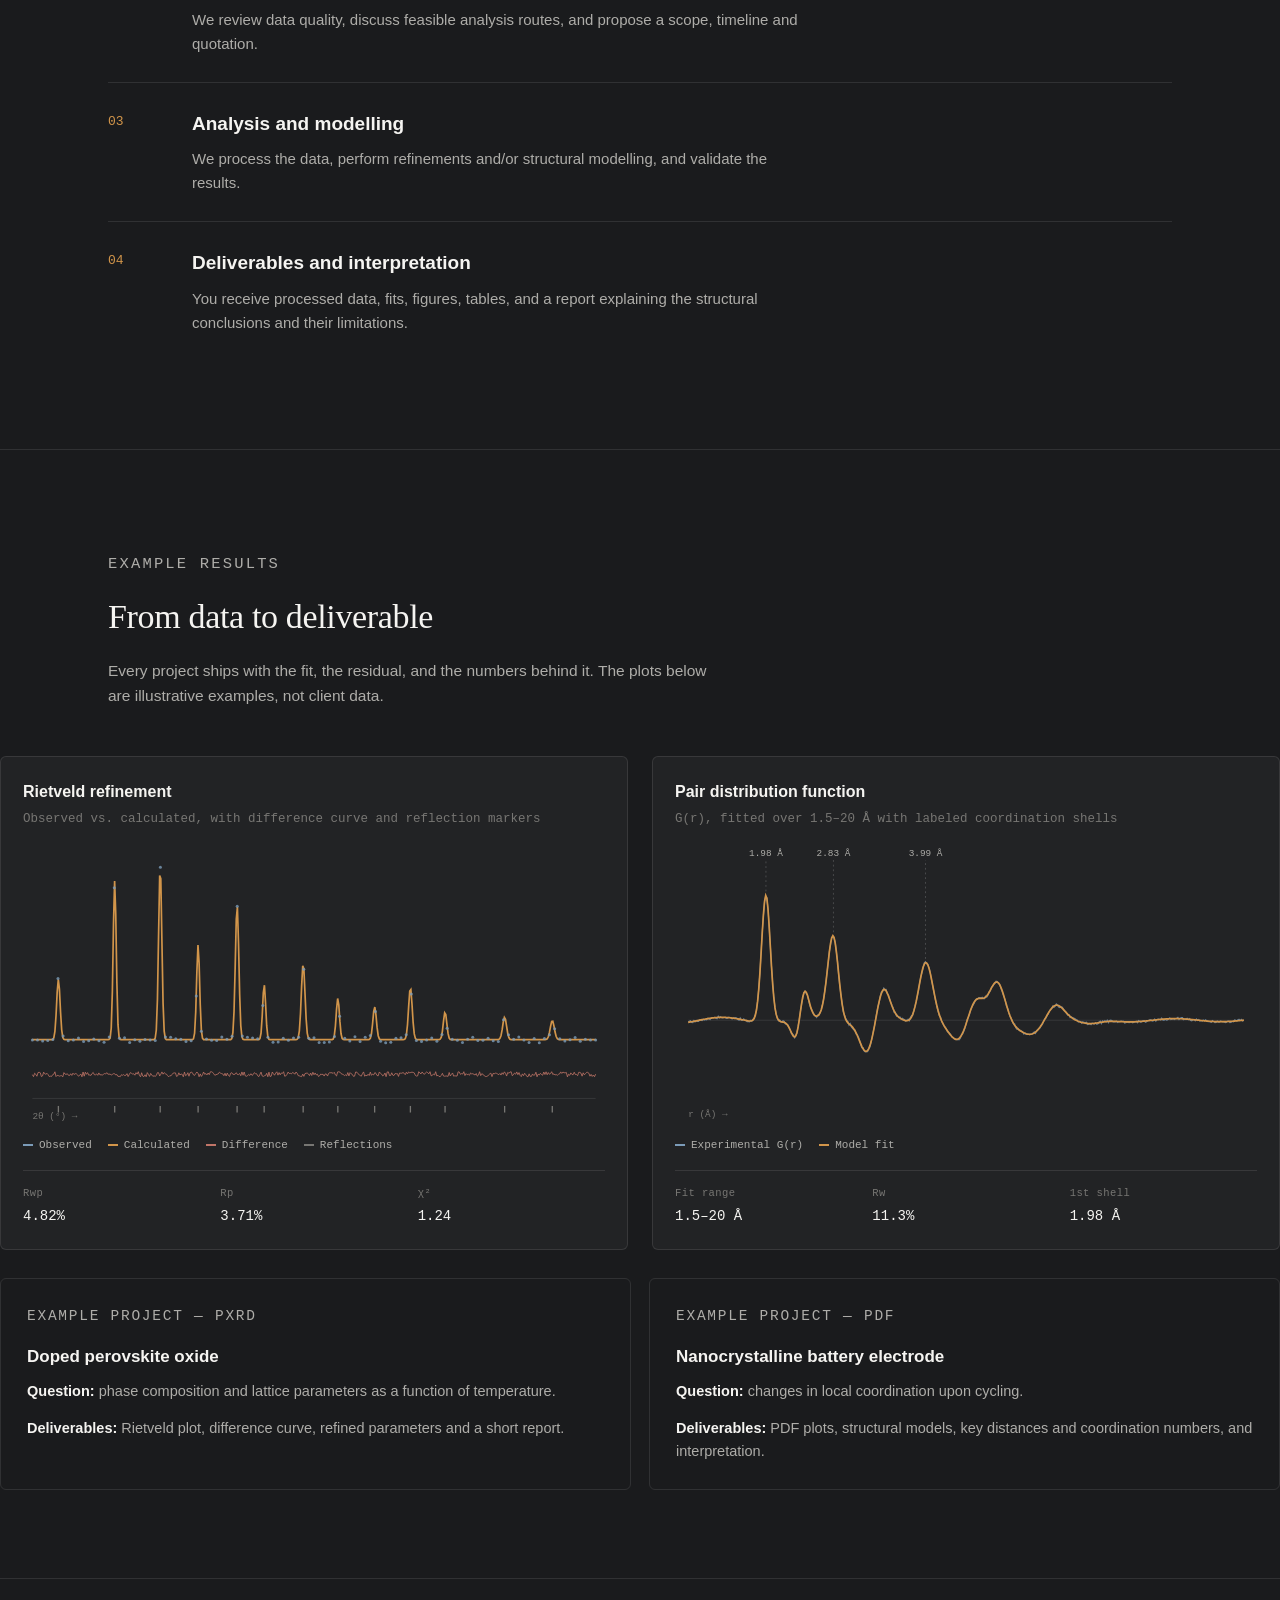
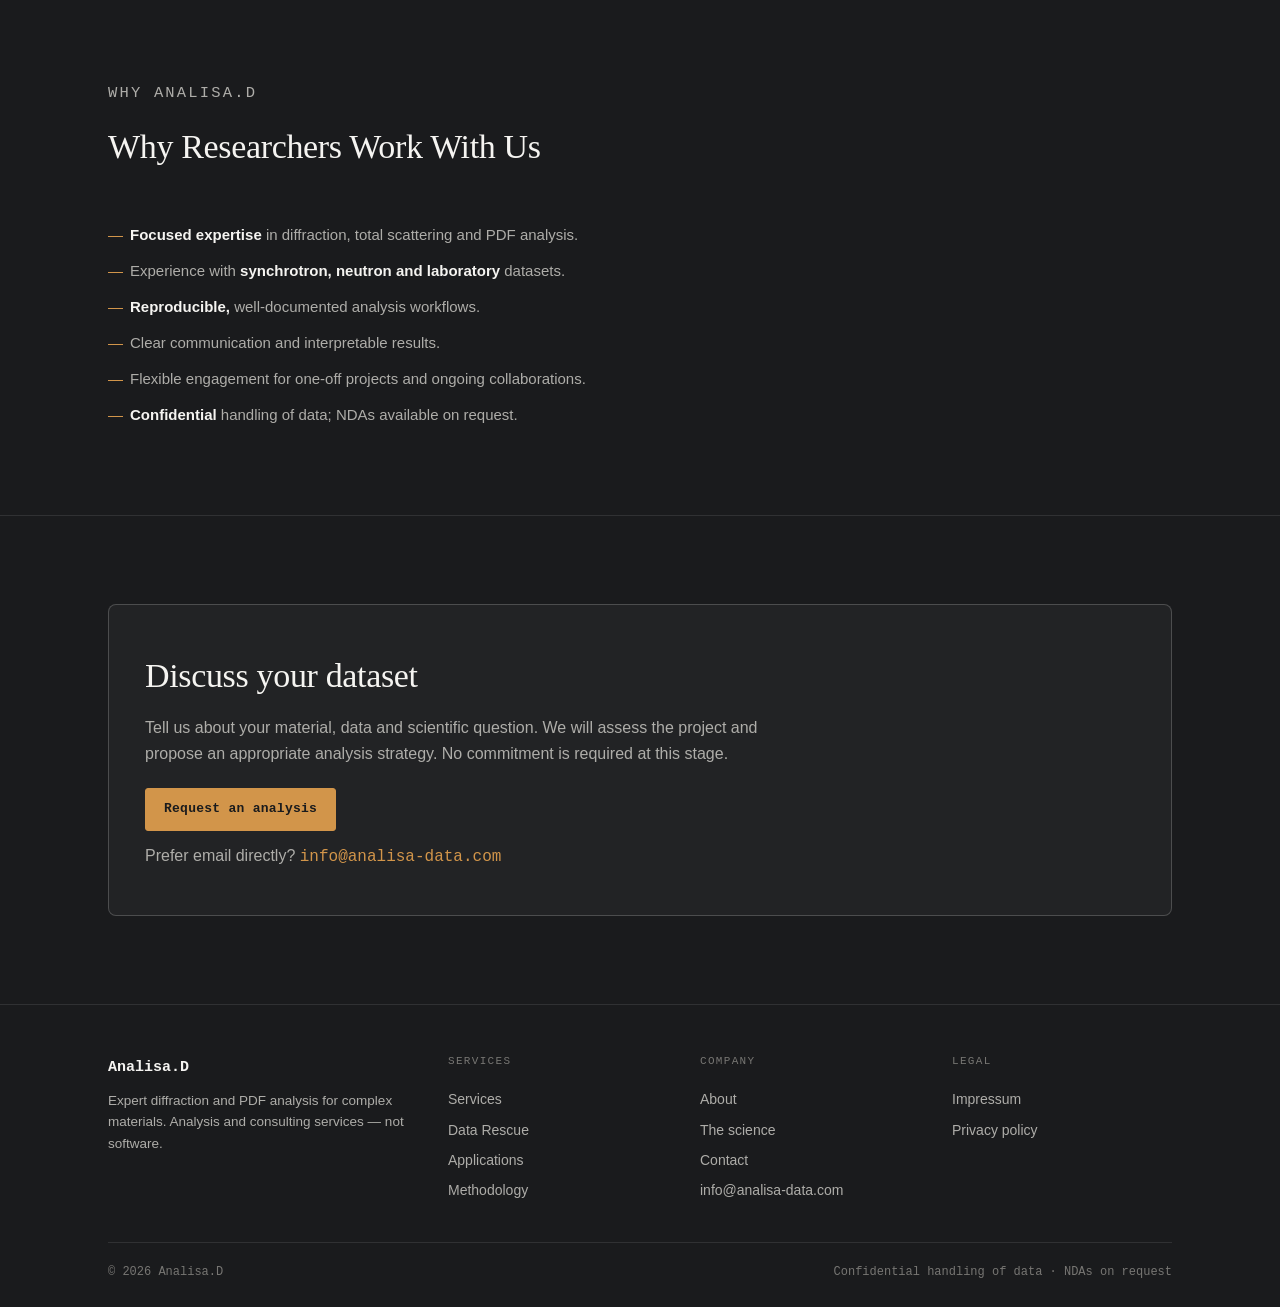
==== commit e5a85d2c: "Add files via upload" ====
--- a/index.html
+++ b/index.html
@@ -1,383 +1,40 @@
-<!--
-  ============================================================
-  EDITING GUIDE — read this before making changes
-  ============================================================
-  This is a plain HTML file: no build step, no compiler.
-  Edit it directly in cPanel File Manager's built-in editor,
-  or in any text editor, then re-upload/save.
-
-  SAFE TO EDIT YOURSELF:
-    - Any visible text (search for the words you see on the
-      site — headlines, paragraphs, card copy, stats, email).
-    - Colors: see the ":root { ... }" block near the top of
-      the <style> section below. Each --name: #hexcode; line
-      is a color used sitewide — change the hex value, it
-      updates everywhere that variable is used.
-
-  ASK CLAUDE BEFORE EDITING:
-    - Anything inside the final <script> block — this is the
-      code that generates the diffraction/PDF charts from
-      data, not hand-drawn artwork.
-    - Layout/structure changes (new sections, grids, pages).
-  ============================================================
--->
 <!DOCTYPE html>
 <html lang="en">
 <head>
 <meta charset="UTF-8">
 <meta name="viewport" content="width=device-width, initial-scale=1.0">
-<title>Analisa — Advanced Powder Diffraction &amp; PDF Analysis</title>
+<meta name="color-scheme" content="dark light">
+<meta name="theme-color" content="#1A1B1D">
+<script>
+/* applies the saved theme before the page paints, so there is no flash. Dark is the default. */
+(function(){var r=document.documentElement;r.classList.add('js');var t='dark';try{var s=localStorage.getItem('theme');if(s==='light'||s==='dark'){t=s;}}catch(e){}r.setAttribute('data-theme',t);})();
+</script>
+<title>Analisa.D — Expert diffraction and PDF analysis for complex materials</title>
 <link rel="canonical" href="https://analisa-data.com/">
-<meta name="description" content="Expert powder diffraction, total scattering, Pair Distribution Function (PDF) analysis and structural modelling for complex materials.">
-<link rel="preconnect" href="https://fonts.googleapis.com">
-<link rel="preconnect" href="https://fonts.gstatic.com" crossorigin>
-<link href="https://fonts.googleapis.com/css2?family=Fraunces:ital,wght@0,300;0,400;0,500;0,600;1,400;1,500&family=Inter:wght@400;500;600;700&family=JetBrains+Mono:wght@400;500;600&display=swap" rel="stylesheet">
-<style>
-  /* SITEWIDE COLORS — change any hex value below, it updates everywhere that variable is used */
-  :root{
-    --bg: #1A1B1D;
-    --bg-panel: #222325;
-    --bg-panel-2: #28292C;
-    --accent: #D2954A;
-    --blue: #7B9BB8;
-    --rose: #C17568;
-    --text: #F5F4F1;
-    --text-dim: #AEADA9;
-    --text-faint: #777673;
-    --line: rgba(245,244,241,0.10);
-    --line-strong: rgba(245,244,241,0.20);
-    --font-display: 'Fraunces', serif;
-    --font-body: 'Inter', sans-serif;
-    --font-mono: 'JetBrains Mono', monospace;
-    --wrap: 1120px;
-  }
-
-  *{ box-sizing: border-box; }
-  html{ scroll-behavior: smooth; }
-  @media (prefers-reduced-motion: reduce){
-    html{ scroll-behavior: auto; }
-    *{ animation-duration: 0.001ms !important; animation-iteration-count: 1 !important; transition-duration: 0.001ms !important; scroll-behavior: auto !important; }
-  }
-
-  body{
-    margin:0;
-    background: var(--bg);
-    color: var(--text);
-    font-family: var(--font-body);
-    font-size: 16px;
-    line-height: 1.6;
-    -webkit-font-smoothing: antialiased;
-  }
-
-  a{ color: inherit; }
-  :focus-visible{ outline: 2px solid var(--accent); outline-offset: 3px; }
-
-  .wrap{ max-width: var(--wrap); margin: 0 auto; padding: 0 28px; }
-
-  .eyebrow{
-    font-family: var(--font-mono);
-    font-size: 12px;
-    letter-spacing: 0.14em;
-    text-transform: uppercase;
-    color: var(--accent);
-    margin: 0 0 14px;
-  }
-
-  h1,h2,h3{ font-family: var(--font-display); font-weight: 500; margin: 0; color: var(--text); }
-
-  /* ---------- Top ticker ---------- */
-  .ticker{
-    border-bottom: 1px solid var(--line);
-    background: #141516;
-    overflow: hidden;
-    white-space: nowrap;
-    font-family: var(--font-mono);
-    font-size: 11.5px;
-    color: var(--text-faint);
-    padding: 7px 0;
-  }
-  .ticker span{ padding: 0 28px; }
-  .ticker .dot{ color: var(--accent); }
-
-  /* ---------- Nav ---------- */
-  header.nav{
-    position: sticky; top: 0; z-index: 50;
-    background: rgba(26,27,29,0.86);
-    backdrop-filter: blur(10px);
-    border-bottom: 1px solid var(--line);
-  }
-  .nav-inner{
-    display:flex; align-items:center; justify-content:space-between;
-    padding: 16px 28px;
-  }
-  .logo{
-    font-family: var(--font-mono);
-    font-weight: 600;
-    font-size: 15px;
-    letter-spacing: 0.02em;
-    text-decoration:none;
-    color: var(--text);
-    display:flex; align-items:center; gap:8px;
-  }
-  .logo .mark{ color: var(--accent); }
-  .logo-lockup{ display:inline-flex; align-items:flex-end; }
-  .peak-mark{ width: 26px; height: 22px; display:block; margin-right: -2px; }
-  .logo-word{ font-family: var(--font-mono); font-weight: 600; font-size: 15px; letter-spacing: 0.02em; color: var(--text); border-bottom: 2px solid var(--accent); padding-bottom: 2px; line-height: 1; }
-  .logo-suffix{ font-family: var(--font-mono); font-weight: 600; font-size: 15px; letter-spacing: 0.02em; color: var(--text); border-bottom: 2px solid transparent; padding-bottom: 2px; line-height: 1; }
-  .logo .sub{ color: var(--text-dim); font-weight: 400; font-size: 11px; display:none; }
-  @media (min-width: 1200px){ .logo .sub{ display:inline; } }
-
-  nav.links{ display:none; gap: 28px; font-size: 14px; }
-  nav.links a{ white-space: nowrap; }
-  @media (max-width: 1100px){ nav.links{ gap: 20px; } }
-  nav.links a{ text-decoration:none; color: var(--text-dim); transition: color .15s; }
-  nav.links a:hover{ color: var(--text); }
-  @media (min-width: 900px){ nav.links{ display:flex; } }
-
-  .btn{
-    font-family: var(--font-mono);
-    font-size: 13px;
-    letter-spacing: 0.02em;
-    padding: 10px 18px;
-    border-radius: 3px;
-    text-decoration: none;
-    display: inline-block;
-    border: 1px solid var(--line-strong);
-    color: var(--text);
-    transition: border-color .15s, color .15s, background .15s;
-  }
-  .btn.primary{ background: var(--accent); color: #1A1B1D; border-color: var(--accent); font-weight: 600; }
-  .btn.primary:hover{ background: #E5A85C; }
-  .btn.ghost:hover{ border-color: var(--text-dim); color: var(--text); background: var(--bg-panel); }
-
-  /* ---------- Hero ---------- */
-  .hero{ position: relative; padding: 84px 0 60px; overflow: hidden; }
-  .hero-content{ position: relative; z-index: 1; max-width: 700px; }
-
-  /* Hero photo (lab bench, diffractometer, beam, monitor with plots + crystal structure) */
-  .hero-stage{ position: relative; margin-top: -84px; padding-top: 84px; padding-bottom: 64px; }
-  @media (min-width: 1180px){ .hero-stage{ min-height: clamp(560px, 38vw, 740px); display: flex; align-items: center; } .hero-stage > .wrap{ width: 100%; } }
-  .hero-art{
-    position: absolute; top: 0; right: 0; bottom: 0;
-    width: min(54vw, 1040px);
-    pointer-events: none; z-index: 0;
-    /* photo fades into the page on its left, top and bottom edges */
-    -webkit-mask-image: linear-gradient(to right, transparent 0%, rgba(0,0,0,.55) 18%, #000 38%),
-                        linear-gradient(to bottom, transparent 0%, #000 11%, #000 88%, transparent 100%);
-    -webkit-mask-composite: source-in;
-    mask-image: linear-gradient(to right, transparent 0%, rgba(0,0,0,.55) 18%, #000 38%),
-                linear-gradient(to bottom, transparent 0%, #000 11%, #000 88%, transparent 100%);
-    mask-composite: intersect;
-  }
-  .hero-art img{ display:block; width: 100%; height: 100%; object-fit: cover; object-position: 55% 64%; }
-  @media (max-width: 1179px){
-    .hero-art{ left: auto; width: min(50vw, 500px); opacity: .74;
-      -webkit-mask-image: linear-gradient(to right, transparent 0%, transparent 6%, #000 58%), linear-gradient(to bottom, transparent 0%, #000 12%, #000 84%, transparent 100%);
-      -webkit-mask-composite: source-in;
-      mask-image: linear-gradient(to right, transparent 0%, transparent 6%, #000 58%), linear-gradient(to bottom, transparent 0%, #000 12%, #000 84%, transparent 100%);
-      mask-composite: intersect; }
-    .hero-art img{ object-position: 88% 45%; }
-  }
-  @media (max-width: 640px){
-    .hero-art{ left: 0; width: 100%; opacity: .22; }
-    .hero-art img{ object-position: 75% 45%; }
-  }
-  .hero h1{ font-size: clamp(32px, 4.6vw, 48px); line-height: 1.1; letter-spacing: -0.01em; max-width: 600px; }
-  .hero p.lede{ color: var(--text-dim); font-size: 16.5px; margin: 18px 0 0; max-width: 560px; }
-  .hero-ctas{ display:flex; gap: 14px; flex-wrap: wrap; margin-top: 28px; }
-  .capabilities{ display:grid; grid-template-columns: repeat(2,1fr); gap: 12px; margin-top: 32px; max-width: 560px; }
-  @media (min-width: 640px){ .capabilities{ grid-template-columns: repeat(4,1fr); } }
-  .capability{ border: 1px solid var(--line); border-radius: 6px; padding: 12px 14px; }
-  .capability b{ display:block; font-family: var(--font-mono); font-size: 12.5px; color: var(--accent); margin-bottom: 4px; }
-  .capability span{ display:block; font-size: 12px; color: var(--text-faint); }
-  .carousel-caption{ font-family: var(--font-mono); font-size: 12.5px; color: var(--text-faint); margin: 0 0 14px; max-width: 640px; }
-
-  /* ---------- Slide carousel ---------- */
-  .carousel-wrap{ position: relative; margin-top: 40px; }
-  .carousel{
-    display:flex; overflow-x:auto; scroll-snap-type:x mandatory; scroll-behavior:smooth;
-    border-radius: 8px; border: 1px solid var(--line); background: var(--bg-panel);
-    -webkit-overflow-scrolling:touch; scrollbar-width:none;
-  }
-  .carousel::-webkit-scrollbar{ display:none; }
-  .slide{
-    flex: 0 0 100%; scroll-snap-align: start; padding: 34px 40px; min-height: 300px;
-    display:flex; flex-direction:column; justify-content:center;
-  }
-  .slide + .slide{ border-left: 1px solid var(--line); }
-  .slide-eyebrow{ font-family: var(--font-mono); font-size: 11px; letter-spacing: 0.12em; text-transform: uppercase; color: var(--accent); margin-bottom: 10px; }
-  .slide h3{ font-family: var(--font-body); font-weight: 700; font-size: 21px; margin-bottom: 10px; }
-  .slide p{ color: var(--text-dim); font-size: 14.5px; max-width: 460px; margin: 0; }
-  .slide-inner{ display:flex; align-items:center; justify-content: space-between; gap: 28px; flex-wrap: wrap; }
-  .slide-text{ flex: 1 1 240px; }
-  .slide-visual{ flex: 0 1 400px; max-width: 400px; min-width: 0; }
-  .slide-visual svg{ display:block; width:100%; height:auto; }
-  .slide-visual svg#slideSpots{ max-width: 260px; margin: 0 auto; }
-  .slide.intro-slide, .slide.cta-slide{ align-items:center; text-align:center; }
-  .slide.intro-slide h3, .slide.cta-slide h3{ font-size: 26px; max-width: 520px; }
-  .slide.intro-slide p, .slide.cta-slide p{ margin: 0 auto; }
-  .slide.cta-slide .btn{ margin-top: 20px; }
-
-  .carousel-arrow{
-    position:absolute; top:50%; transform:translateY(-50%);
-    width:38px; height:38px; border-radius:50%;
-    background: var(--bg-panel); border: 1px solid var(--line-strong);
-    display:flex; align-items:center; justify-content:center; cursor:pointer; z-index:5;
-    color: var(--text); font-family: var(--font-mono);
-  }
-  .carousel-arrow:hover{ border-color: var(--accent); color: var(--accent); }
-  .carousel-arrow.prev{ left:-19px; }
-  .carousel-arrow.next{ right:-19px; }
-  @media (max-width: 760px){ .carousel-arrow{ display:none; } }
-
-  .carousel-dots{ display:flex; justify-content:center; gap: 8px; margin-top: 16px; }
-  .carousel-dot{ width:7px; height:7px; border-radius:50%; background: var(--line-strong); border:none; cursor:pointer; padding:0; transition: background .15s, transform .15s; }
-  .carousel-dot.active{ background: var(--accent); transform: scale(1.35); }
-
-  /* ---------- Sections generic ---------- */
-  section{ padding: 88px 0; border-top: 1px solid var(--line); }
-  section .head{ max-width: 620px; margin-bottom: 48px; }
-  section h2{ font-size: clamp(26px, 3.4vw, 34px); letter-spacing: -0.01em; }
-  section .head p{ color: var(--text-dim); margin-top: 14px; font-size: 15.5px; }
-
-  /* ---------- Method ---------- */
-  .stages{ display:grid; grid-template-columns: 1fr; gap: 0; }
-  .stage{ display:grid; grid-template-columns: 64px 1fr; gap: 20px; padding: 26px 0; border-top: 1px solid var(--line); }
-  .stage:first-child{ border-top: 1px solid var(--line-strong); }
-  .stage-num{ font-family: var(--font-mono); color: var(--accent); font-size: 13px; padding-top: 3px; }
-  .stage h3{ font-size: 19px; font-weight: 500; margin-bottom: 8px; font-family: var(--font-body); font-weight:600; }
-  .stage p{ color: var(--text-dim); margin: 0; font-size: 15px; max-width: 620px; }
-
-  .pull-quote{ margin-top: 48px; padding-top: 40px; border-top: 1px solid var(--line); }
-  .pull-quote p{ font-family: var(--font-display); font-style: italic; font-weight: 400; font-size: clamp(20px, 2.6vw, 27px); color: var(--text); max-width: 760px; margin: 0; line-height: 1.4; }
-
-  /* ---------- Data Rescue section ---------- */
-  .subhead{ font-family: var(--font-mono); font-size: 12px; letter-spacing: 0.08em; text-transform: uppercase; color: var(--text-dim); margin: 0 0 16px; }
-  .situation-grid{ display:grid; grid-template-columns: 1fr; gap: 10px 28px; }
-  @media (min-width: 760px){ .situation-grid{ grid-template-columns: 1fr 1fr; } }
-  .situation-grid div{ color: var(--text-dim); font-size: 14px; padding-left: 16px; position: relative; line-height: 1.5; }
-  .situation-grid div::before{ content:'—'; position:absolute; left:0; color: var(--accent); }
-  .subcol-grid{ display:grid; grid-template-columns: 1fr; gap: 28px; }
-  @media (min-width: 640px){ .subcol-grid{ grid-template-columns: 1fr 1fr; } }
-  .subcol-grid b{ display:block; font-family: var(--font-mono); font-size: 12.5px; color: var(--accent); margin-bottom: 10px; letter-spacing: .03em; }
-  .subcol-grid ul{ list-style:none; margin:0; padding:0; display:grid; gap: 7px; }
-  .subcol-grid li{ color: var(--text-dim); font-size: 13.5px; padding-left: 14px; position: relative; }
-  .subcol-grid li::before{ content:'·'; position:absolute; left:0; color: var(--text-faint); }
-
-  /* ---------- Outputs ---------- */
-  .outputs{ display:grid; grid-template-columns: 1fr; gap: 24px; }
-  @media (min-width: 900px){ .outputs{ grid-template-columns: 1fr 1fr; } }
-  .output-card{ background: var(--bg-panel); border: 1px solid var(--line); border-radius: 6px; padding: 22px; }
-  .output-card h3{ font-family: var(--font-body); font-weight: 600; font-size: 16px; margin-bottom: 4px; }
-  .output-card .sub{ color: var(--text-faint); font-size: 12.5px; font-family: var(--font-mono); margin-bottom: 16px; }
-  .output-card svg{ display:block; width:100%; height:auto; }
-  .stats{
-    margin-top: 16px; display:grid; grid-template-columns: repeat(3,1fr); gap: 10px;
-    font-family: var(--font-mono); font-size: 12px; border-top: 1px solid var(--line); padding-top: 14px;
-  }
-  .stats div span{ display:block; color: var(--text-faint); font-size: 10.5px; margin-bottom: 3px; letter-spacing: .04em; }
-  .stats div b{ color: var(--text); font-weight: 500; font-size: 14px; }
-  .legend{ display:flex; gap:16px; flex-wrap:wrap; font-family: var(--font-mono); font-size: 11px; color: var(--text-dim); margin-top: 10px; }
-  .legend i{ display:inline-block; width:10px; height:2px; margin-right:6px; vertical-align: middle; }
-
-  /* ---------- Applications ---------- */
-  .app-grid{ display:grid; grid-template-columns: 1fr; gap: 1px; background: var(--line); border: 1px solid var(--line); border-radius: 6px; overflow:hidden; }
-  @media (min-width: 720px){ .app-grid{ grid-template-columns: 1fr 1fr; } }
-  @media (min-width: 1020px){ .app-grid-6{ grid-template-columns: 1fr 1fr 1fr; } }
-  .app-card{ background: var(--bg-panel); padding: 28px; }
-  .app-card .tag{ font-family: var(--font-mono); font-size: 11px; color: var(--accent); letter-spacing: .05em; margin-bottom: 10px; text-transform: uppercase;}
-  .app-card h3{ font-family: var(--font-body); font-weight: 600; font-size: 17px; margin-bottom: 10px; }
-  .app-card p{ color: var(--text-dim); font-size: 14.5px; margin:0; }
-
-  /* ---------- Services (technical) ---------- */
-  .service-grid{ display:grid; grid-template-columns: 1fr; gap: 18px; }
-  @media (min-width: 900px){ .service-grid{ grid-template-columns: repeat(3,1fr); } }
-  .service-detail{ border: 1px solid var(--line); border-radius: 6px; padding: 26px; transition: border-color .15s; }
-  .service-detail:hover{ border-color: var(--line-strong); }
-  .service-detail h3{ font-family: var(--font-body); font-weight: 700; font-size: 17px; margin-bottom: 10px; }
-  .service-detail > p{ color: var(--text-dim); font-size: 14px; margin: 0 0 16px; }
-  .service-detail ul{ list-style:none; margin:0; padding:0; display:grid; gap: 8px; }
-  .service-detail li{ color: var(--text-dim); font-size: 13.5px; padding-left: 16px; position: relative; }
-  .service-detail li::before{ content:'—'; position:absolute; left:0; color: var(--accent); }
-
-  .tier-note{ margin-top: 40px; padding-top: 32px; border-top: 1px solid var(--line); }
-  .tiers{ display:grid; grid-template-columns: 1fr; gap: 12px; margin-bottom: 18px; }
-  @media (min-width: 720px){ .tiers{ grid-template-columns: repeat(3,1fr); } }
-  .tier{ border: 1px solid var(--line); border-radius: 6px; padding: 14px 16px; }
-  .tier b{ display:block; font-family: var(--font-mono); font-size: 13px; color: var(--accent); margin-bottom: 4px; }
-  .tier span{ display:block; font-size: 13px; color: var(--text-dim); }
-  .tier-note > p{ font-size: 14.5px; color: var(--text-dim); margin:0; }
-  .tier-note > p a{ color: var(--accent); text-decoration: underline; }
-
-  .consult{ margin-top: 48px; padding-top: 36px; border-top: 1px solid var(--line); }
-  .consult-head{ max-width: 680px; margin-bottom: 24px; }
-  .consult-head h3{ font-family: var(--font-body); font-weight: 700; font-size: 20px; margin-bottom: 10px; }
-  .consult-head p{ color: var(--text-dim); font-size: 15px; margin: 0; }
-  .consult-grid{ display:grid; grid-template-columns: 1fr; gap: 12px; margin-bottom: 18px; }
-  @media (min-width: 720px){ .consult-grid{ grid-template-columns: repeat(2,1fr); } }
-  @media (min-width: 1020px){ .consult-grid{ grid-template-columns: repeat(4,1fr); } }
-  .consult-note{ font-size: 14.5px; color: var(--text-dim); margin: 0; }
-  .consult-note a{ color: var(--accent); text-decoration: underline; }
-
-  /* ---------- About ---------- */
-  .about-grid{ display:grid; grid-template-columns: 1fr; gap: 40px; }
-  @media (min-width: 900px){ .about-grid{ grid-template-columns: 1.1fr 0.9fr; } }
-  .about-grid p{ color: var(--text-dim); font-size: 15px; }
-  .about-grid p.about-lead{ color: var(--text); font-size: 17px; line-height: 1.55; }
-  .chip-list{ display:flex; flex-wrap:wrap; gap: 8px; }
-  .chip{ font-family: var(--font-mono); font-size: 12px; color: var(--text-dim); border: 1px solid var(--line-strong); border-radius: 20px; padding: 6px 13px; }
-
-  /* ---------- Contact ---------- */
-  .contact-grid{ display:grid; grid-template-columns: 1fr; gap: 40px; }
-  @media (min-width: 900px){ .contact-grid{ grid-template-columns: 0.9fr 1.1fr; } }
-  .contact-info p{ color: var(--text-dim); font-size: 15px; }
-  .contact-info .email{ font-family: var(--font-mono); color: var(--accent); text-decoration:none; font-size: 15px; }
-  .contact-info .email:hover{ text-decoration: underline; }
-  form{ display:grid; gap: 16px; }
-  .field{ display:grid; gap: 6px; }
-  label{ font-family: var(--font-mono); font-size: 11.5px; color: var(--text-faint); letter-spacing: .04em; text-transform: uppercase; }
-  input, textarea, select{
-    background: var(--bg-panel);
-    border: 1px solid var(--line-strong);
-    border-radius: 4px;
-    padding: 11px 12px;
-    color: var(--text);
-    font-family: var(--font-body);
-    font-size: 14.5px;
-  }
-  input:focus, textarea:focus, select:focus{ border-color: var(--accent); }
-  textarea{ resize: vertical; min-height: 110px; }
-  .form-note{ font-family: var(--font-mono); font-size: 11.5px; color: var(--text-faint); margin-top: -4px; }
-  .form-status{ font-size: 13.5px; margin: 0; min-height: 1em; }
-  .form-status.success{ color: #7FBF7F; }
-  .form-status.error{ color: var(--rose); }
-  .hp{ position: absolute; left: -9999px; width: 1px; height: 1px; overflow: hidden; }
-
-  /* ---------- Footer ---------- */
-  footer{ border-top: 1px solid var(--line); padding: 32px 0; }
-  .foot-inner{ display:flex; justify-content: space-between; align-items:center; flex-wrap: wrap; gap: 10px; font-family: var(--font-mono); font-size: 12px; color: var(--text-faint); }
-
-  /* ---------- Reveal on scroll ---------- */
-  .reveal{ opacity: 0; transform: translateY(14px); transition: opacity .6s ease, transform .6s ease; }
-  .reveal.in{ opacity: 1; transform: translateY(0); }
-</style>
+<meta name="description" content="We provide scientific analysis and consulting services for structural modelling of your materials using powder diffraction data, total scattering data and Pair Distribution Function (PDF) data. We do not sell software; we deliver results, figures and reports tailored to your scientific question.">
+<link rel="preload" href="fonts/inter-v20-latin-regular.woff2" as="font" type="font/woff2" crossorigin>
+<link rel="preload" href="fonts/fraunces-v38-latin-500.woff2" as="font" type="font/woff2" crossorigin>
+<link rel="stylesheet" href="fonts.css">
+<link rel="stylesheet" href="styles.css">
+<link rel="stylesheet" href="extras.css">
 </head>
 <body>
 
 <header class="nav">
   <div class="nav-inner">
-    <a class="logo" href="#top">
-      <span class="logo-lockup"><svg class="peak-mark" viewBox="0 0 30 26" aria-hidden="true"><path d="M2,24 C8,24 12,5 15,2 C18,5 22,24 28,24" fill="none" stroke="var(--accent)" stroke-width="3.2" stroke-linecap="round" stroke-linejoin="round"/></svg><span class="logo-word">nalisa</span><span class="logo-suffix">.D</span></span><span class="sub">// structural analysis for complex materials</span>
-    </a>
-    <nav class="links">
-      <a href="science.html">Science</a>
-      <a href="#data-rescue">Data Analysis</a>
-      <a href="#services">Services</a>
-      <a href="#applications">Applications</a>
-      <a href="#approach">Approach</a>
-      <a href="#about">About</a>
-    </nav>
-    <a class="btn primary" href="#contact">Request an Analysis</a>
+    <a class="logo" href="index.html"><span class="logo-lockup"><svg class="peak-mark" viewBox="0 0 30 26" aria-hidden="true"><path d="M2,24 C8,24 12,5 15,2 C18,5 22,24 28,24" fill="none" stroke="var(--accent)" stroke-width="3.2" stroke-linecap="round" stroke-linejoin="round"/></svg><span class="logo-word">nalisa</span><span class="logo-suffix">.D</span></span><span class="sub">// structural analysis for complex materials</span></a>
+    <nav class="links" id="siteNav" aria-label="Main"><a href="services.html">Services</a><a href="data-rescue.html">Data Rescue</a><a href="applications.html">Applications</a><a href="methodology.html">Methodology</a><a href="about.html">About</a><a href="contact.html">Contact</a></nav>
+    <div class="nav-actions">
+      <button class="theme-toggle" id="themeToggle" type="button" aria-label="Switch to light theme" title="Switch to light theme">
+        <svg class="ico-sun" viewBox="0 0 24 24" aria-hidden="true"><circle cx="12" cy="12" r="4.2"/><path d="M12 2.6v2.4M12 19v2.4M2.6 12H5M19 12h2.4M5.4 5.4l1.7 1.7M16.9 16.9l1.7 1.7M5.4 18.6l1.7-1.7M16.9 7.1l1.7-1.7"/></svg>
+        <svg class="ico-moon" viewBox="0 0 24 24" aria-hidden="true"><path d="M20.4 14.3A8.6 8.6 0 0 1 9.7 3.6a8.6 8.6 0 1 0 10.7 10.7z"/></svg>
+      </button>
+      <a class="btn primary" href="contact.html">Request an analysis</a>
+      <button class="nav-toggle" id="navToggle" type="button" aria-label="Open menu" aria-expanded="false" aria-controls="siteNav">
+        <svg class="ico-open" viewBox="0 0 24 24" aria-hidden="true"><path d="M4 7h16M4 12h16M4 17h16"/></svg>
+        <svg class="ico-close" viewBox="0 0 24 24" aria-hidden="true"><path d="M6 6l12 12M18 6L6 18"/></svg>
+      </button>
+    </div>
   </div>
 </header>
 
@@ -388,11 +45,11 @@
       <div class="wrap">
       <div class="hero-content">
         <p class="eyebrow">POWDER DIFFRACTION · TOTAL SCATTERING · PDF ANALYSIS · STRUCTURAL MODELLING</p>
-        <h1>Advanced structural analysis for complex materials.</h1>
-        <p class="lede">From diffraction data to structural insight — analysis of powder diffraction and total-scattering data for researchers and R&amp;D teams working with complex materials.</p>
+        <h1>Expert diffraction and PDF analysis for complex materials</h1>
+        <p class="lede">We provide scientific analysis services for powder diffraction, total scattering and Pair Distribution Function (PDF) data. From raw measurements to publication-ready results, we help academic and industrial researchers extract reliable structural insight from complex materials.</p>
         <div class="hero-ctas">
-          <a class="btn primary" href="#contact">Request an Analysis</a>
-          <a class="btn ghost" href="#services">Explore Services</a>
+          <a class="btn primary" href="contact.html">Request an analysis</a>
+          <a class="btn ghost" href="services.html">See our services</a>
         </div>
         <div class="capabilities">
           <div class="capability"><b>PXRD &amp; Rietveld</b><span>Average crystal structure</span></div>
@@ -406,36 +63,35 @@
 
     <div class="wrap">
       <div class="carousel-wrap reveal">
-        <p class="carousel-caption">Scroll through a few cases to see how the same kind of measurement plays out differently depending on what you're studying.</p>
+        <p class="carousel-caption">A few cases showing how the same kind of measurement plays out depending on what you're studying. Images and plots are illustrative.</p>
         <button class="carousel-arrow prev" id="carPrev" aria-label="Previous slide">←</button>
         <div class="carousel" id="carousel">
 
-          <div class="slide intro-slide">
-            <p class="slide-eyebrow">01 — The idea</p>
-            <h3>We infer structural pattern from raw diffraction data.</h3>
-            <p>Every analysis starts the same way: counts on a detector, turned into a structural answer through careful reduction, refinement, and modeling.</p>
-          </div>
-
-          <div class="slide">
-            <div class="slide-inner">
-              <div class="slide-text">
-                <p class="slide-eyebrow">02 — Case</p>
-                <h3>Nanoparticles</h3>
-                <p>Sub-10 nm particles broaden and weaken Bragg peaks. Total scattering recovers coordination environments conventional refinement can't reach.</p>
-              </div>
-              <div class="slide-visual"><svg id="slideNano" viewBox="0 0 420 220" preserveAspectRatio="none" aria-hidden="true"></svg></div>
-            </div>
-          </div>
-
-          <div class="slide">
-            <div class="slide-inner">
-              <div class="slide-text">
-                <p class="slide-eyebrow">03 — Case</p>
-                <h3>Pharmaceutical molecules</h3>
-                <p>Dense, low-symmetry powder patterns from organic crystals — used for polymorph identification and crystallinity tracking.</p>
-              </div>
-              <div class="slide-visual"><svg id="slidePharma" viewBox="0 0 420 220" preserveAspectRatio="none" aria-hidden="true"></svg></div>
-            </div>
+          <div class="slide slide-photo">
+            <div class="slide-text">
+              <p class="slide-eyebrow">01 — The idea</p>
+              <h3>We infer structural pattern from raw diffraction data.</h3>
+              <p>Every analysis starts the same way: counts on a detector, turned into a structural answer through careful reduction, refinement, and modeling.</p>
+            </div>
+            <div class="slide-art"><img src="slide-idea.webp" width="1091" height="562" alt="From raw detector data, to a processed diffraction pattern, to an atomic structure with local correlations" decoding="async"></div>
+          </div>
+
+          <div class="slide slide-photo">
+            <div class="slide-text">
+              <p class="slide-eyebrow">02 — Case</p>
+              <h3>Nanoparticles</h3>
+              <p>Sub-10 nm particles broaden and weaken Bragg peaks. Total scattering recovers coordination environments conventional refinement can't reach.</p>
+            </div>
+            <div class="slide-art"><img src="slide-nano.webp" width="1200" height="586" alt="Electron micrograph of nanoparticle cubes, beside illustrative Bragg diffraction and pair distribution function plots" loading="lazy" decoding="async"></div>
+          </div>
+
+          <div class="slide slide-photo">
+            <div class="slide-text">
+              <p class="slide-eyebrow">03 — Case</p>
+              <h3>Pharmaceutical molecules</h3>
+              <p>Dense, low-symmetry powder patterns from organic crystals — used for polymorph identification and crystallinity tracking.</p>
+            </div>
+            <div class="slide-art"><img src="slide-pharma.webp" width="1242" height="564" alt="Tablets with a paracetamol molecule, beside illustrative powder XRD and pair distribution function plots" loading="lazy" decoding="async"></div>
           </div>
 
           <div class="slide">
@@ -449,15 +105,13 @@
             </div>
           </div>
 
-          <div class="slide">
-            <div class="slide-inner">
-              <div class="slide-text">
-                <p class="slide-eyebrow">05 — Case</p>
-                <h3>Amorphous solids</h3>
-                <p>No Bragg peaks at all. PDF is often the only quantitative route to short- and medium-range structure.</p>
-              </div>
-              <div class="slide-visual"><svg id="slideAmorphous" viewBox="0 0 420 220" preserveAspectRatio="none" aria-hidden="true"></svg></div>
-            </div>
+          <div class="slide slide-photo">
+            <div class="slide-text">
+              <p class="slide-eyebrow">05 — Case</p>
+              <h3>Amorphous solids</h3>
+              <p>No Bragg peaks at all. PDF is often the only quantitative route to short- and medium-range structure.</p>
+            </div>
+            <div class="slide-art"><img src="slide-amorphous.webp" width="1215" height="578" alt="A glass fragment with a magnified detail, beside illustrative X-ray diffraction and pair distribution function plots" loading="lazy" decoding="async"></div>
           </div>
 
           <div class="slide">
@@ -475,182 +129,61 @@
             <p class="slide-eyebrow">07 — Next step</p>
             <h3>For a quick solution, send us your data.</h3>
             <p>We'll take a first look and tell you what's possible within a few days.</p>
-            <a class="btn primary" href="#contact">Send your data →</a>
+            <a class="btn primary" href="contact.html">Send your data →</a>
           </div>
 
         </div>
         <button class="carousel-arrow next" id="carNext" aria-label="Next slide">→</button>
       </div>
       <div class="carousel-dots" id="carDots"></div>
-    </div>
-  </section>
-
-  <section id="data-rescue">
-    <div class="wrap">
-      <div class="head reveal">
-        <p class="eyebrow">Data Rescue &amp; Analysis</p>
-        <h2>Give valuable experimental datasets a life.</h2>
-        <p>Every year, researchers collect enormous amounts of data at synchrotron, neutron and laboratory facilities. Time constraints, new projects, staff changes and complex analysis mean not every dataset reaches its full scientific potential — sometimes it just sits on a hard drive. We help researchers revisit previously collected datasets and extract information that may have been overlooked, unexplored or inaccessible with the original analysis.</p>
-      </div>
-
-      <div class="pull-quote reveal" style="margin-top:0; padding-top:0; border-top:none; margin-bottom:44px;">
-        <p>“The experiment may be finished. The science doesn't have to be.”</p>
-      </div>
-
-      <div class="reveal" style="margin-bottom:48px;">
-        <p class="subhead">Typical situations</p>
-        <div class="situation-grid">
-          <div>A synchrotron experiment was completed but only preliminary analysis was performed.</div>
-          <div>A neutron scattering dataset was collected but never fully modelled.</div>
-          <div>A PhD project ended before all measurements could be analysed.</div>
-          <div>A researcher has inherited datasets from a previous group member.</div>
-          <div>A publication used only part of a large experimental dataset.</div>
-          <div>New analysis methods now make an old dataset more informative.</div>
-          <div>A new scientific question has emerged from an existing dataset.</div>
-          <div>A facility measurement was technically successful but analysis was postponed.</div>
-        </div>
-      </div>
-
-      <div class="reveal" style="margin-bottom:48px;">
-        <p class="subhead">Synchrotron &amp; neutron data</p>
-        <p style="color:var(--text-dim); font-size:14.5px; max-width:680px; margin:-4px 0 20px;">Beamtime is valuable — the resulting datasets can be even more valuable. We provide specialised analysis support for previously collected synchrotron and neutron diffraction and total-scattering data.</p>
-        <div class="subcol-grid">
-          <div>
-            <b>Synchrotron</b>
-            <ul>
-              <li>High-energy X-ray diffraction</li>
-              <li>Total scattering</li>
-              <li>Pair Distribution Function (PDF) analysis</li>
-              <li>Temperature-dependent measurements</li>
-              <li>In-situ / operando datasets</li>
-            </ul>
-          </div>
-          <div>
-            <b>Neutron</b>
-            <ul>
-              <li>Neutron powder diffraction</li>
-              <li>Neutron total scattering</li>
-              <li>Neutron PDF</li>
-              <li>Variable-temperature datasets</li>
-              <li>Multi-condition datasets</li>
-            </ul>
-          </div>
-        </div>
-      </div>
-
-      <div class="service-grid reveal">
-        <div class="service-detail">
-          <h3>Data Discovery Audit</h3>
-          <p>We review an existing collection of datasets and identify which measurements are most suitable for further analysis.</p>
-          <ul>
-            <li>Dataset inventory</li>
-            <li>Data-quality assessment</li>
-            <li>Recommended analysis approach</li>
-            <li>Potential scientific opportunities</li>
-            <li>Prioritisation of datasets</li>
-            <li>Estimated analysis scope and cost</li>
-          </ul>
-        </div>
-        <div class="service-detail">
-          <h3>Data Rescue Project</h3>
-          <p>We analyse a selected group of previously collected datasets and provide a focused scientific assessment.</p>
-          <ul>
-            <li>Data-quality review</li>
-            <li>Appropriate processing and analysis</li>
-            <li>Identification of useful structural information</li>
-            <li>Figures and key results</li>
-            <li>Concise technical report</li>
-            <li>Recommendations for deeper analysis</li>
-          </ul>
-        </div>
-        <div class="service-detail">
-          <h3>Advanced Structural Investigation</h3>
-          <p>For datasets requiring detailed PDF, RMC, big-box or other advanced structural modelling.</p>
-          <ul>
-            <li>PDF analysis</li>
-            <li>Structural modelling</li>
-            <li>RMC / big-box modelling where appropriate</li>
-            <li>Local structural interpretation</li>
-            <li>Comparison of structural models</li>
-            <li>Detailed report and publication-quality figures</li>
-          </ul>
-        </div>
-      </div>
-
-      <div class="tier-note reveal">
-        <p>Have an old dataset? <a href="#contact">Send it to us.</a></p>
-      </div>
-    </div>
-  </section>
-
-  <section id="services">
+      <button class="carousel-play" id="carPlay" type="button" aria-label="Pause automatic slideshow" title="Pause automatic slideshow"><span class="ico-pause" aria-hidden="true"></span></button>
+    </div>
+  </section>
+
+  <section id="who">
+    <div class="wrap">
+      <div class="head reveal">
+        <p class="eyebrow">Who we work with</p>
+        <h2>For teams that need more than standard peak fitting</h2>
+        <p>We support academic groups and industrial R&amp;D teams working with complex functional materials who want to focus on the function of their materials and outsource the structure-solution problem.</p>
+      </div>
+      <div class="grid-2 reveal">
+        <div class="card"><h3>Academic groups &amp; industrial R&amp;D</h3><p>Working with complex functional materials and focusing on their function, while we take on the structure solution — from synchrotron, neutron or laboratory diffraction data.</p></div>
+        <div class="card"><h3>Beamline users</h3><p>Consultancy support to plan and carry out beamtime at high-energy facilities, and to follow up the data afterwards.</p></div>
+        <div class="card"><h3>Materials R&amp;D teams</h3><p>Working on functional ceramics, energy materials, nanomaterials and disordered systems.</p></div>
+        <div class="card"><h3>Local-structure questions</h3><p>Projects where local structure, disorder or nanoscale effects are central to the scientific question.</p></div>
+      </div>
+    </div>
+  </section>
+
+  <section id="what-we-do">
     <div class="wrap">
       <div class="head reveal">
         <p class="eyebrow">What we do</p>
-        <h2>Services</h2>
-        <p>Analysis matched to the scientific question. From routine phase identification to advanced local-structure modelling, we provide focused analysis rather than one-size-fits-all data processing.</p>
-      </div>
-      <div class="service-grid reveal">
-        <div class="service-detail">
-          <h3>Powder Diffraction Analysis</h3>
-          <p>PXRD analysis for phase identification, structural refinement and quantitative interpretation.</p>
-          <ul>
-            <li>Phase identification</li>
-            <li>Rietveld refinement</li>
-            <li>Quantitative phase analysis</li>
-            <li>Unit-cell and profile analysis</li>
-            <li>Crystallite size and microstrain</li>
-            <li>Variable-temperature datasets</li>
-          </ul>
-        </div>
-        <div class="service-detail">
-          <h3>PDF &amp; Total Scattering</h3>
-          <p>Real-space analysis for materials whose local structure is not captured by average crystallography alone.</p>
-          <ul>
-            <li>Total-scattering processing</li>
-            <li>PDF generation and validation</li>
-            <li>Structural modelling</li>
-            <li>Short- and medium-range order</li>
-            <li>Local coordination environments</li>
-            <li>Disorder and local distortions</li>
-          </ul>
-        </div>
-        <div class="service-detail">
-          <h3>Advanced Structural Modelling</h3>
-          <p>Atomistic approaches for complex structures, disorder and local correlations.</p>
-          <ul>
-            <li>Reverse Monte Carlo</li>
-            <li>Big-box modelling</li>
-            <li>Atomistic structural models</li>
-            <li>DFT-informed interpretation</li>
-            <li>Defects and local symmetry breaking</li>
-            <li>Model–experiment comparison</li>
-          </ul>
-        </div>
-      </div>
-
-      <div class="tier-note reveal">
-        <div class="tiers">
-          <div class="tier"><b>Basic</b><span>Data processing and standard analysis</span></div>
-          <div class="tier"><b>Advanced</b><span>Detailed refinement and structural interpretation</span></div>
-          <div class="tier"><b>Research</b><span>PDF, advanced modelling and scientific interpretation</span></div>
-        </div>
-        <p>Every dataset is different. <a href="#contact">Contact us</a> for a tailored quotation.</p>
-      </div>
-
-      <div class="consult reveal">
-        <p class="subhead">Scientific consulting</p>
-        <div class="consult-head">
-          <h3>Support in developing projects</h3>
-          <p>Powder diffraction and total-scattering methods often have to be planned before any data exist. We can advise on developing projects in which these experimental methods are essential — from the first idea to the experiment itself.</p>
-        </div>
-        <div class="consult-grid">
-          <div class="tier"><b>Grant applications</b><span>Defining the structural-analysis component, methods and expected outcomes of a project.</span></div>
-          <div class="tier"><b>Beamtime proposals</b><span>Choosing technique, facility and measurement strategy, and strengthening the scientific case.</span></div>
-          <div class="tier"><b>Instrument acquisition</b><span>Advising on requirements and specifications for diffraction and scattering instrumentation.</span></div>
-          <div class="tier"><b>Support during beamtime</b><span>Help with measurement strategy and analysis while the experiment is running, where needed.</span></div>
-        </div>
-        <p class="consult-note">Scope is agreed per project. <a href="#contact">Tell us about your project</a>.</p>
+        <h2>Reciprocal-space and real-space methods, matched to your question</h2>
+        <p>We combine reciprocal-space and real-space methods to answer specific structural questions.</p>
+      </div>
+      <div class="grid-4 reveal">
+        <div class="card"><h3>Powder diffraction &amp; Rietveld analysis</h3><p>Phase identification, quantitative phase analysis and full-pattern refinement for average crystal structure.</p></div>
+        <div class="card"><h3>PDF &amp; total scattering</h3><p>Real-space analysis of local structure, coordination environments and short- to medium-range order.</p></div>
+        <div class="card"><h3>Advanced structural modelling</h3><p>Reverse Monte Carlo, big-box modelling and DFT-informed interpretation for disordered and complex materials.</p></div>
+        <div class="card"><h3>Data Rescue &amp; consulting</h3><p>Re-analysis of old or unused datasets, plus support for proposals, beamtime planning and instrument selection.</p></div>
+      </div>
+      <p class="sec-note reveal"><a class="link-arrow" href="services.html">See all services →</a></p>
+    </div>
+  </section>
+
+  <section id="how-it-runs">
+    <div class="wrap">
+      <div class="head reveal">
+        <p class="eyebrow">Process</p>
+        <h2>How a project typically runs</h2>
+      </div>
+      <div class="stages reveal">
+        <div class="stage"><div class="stage-num">01</div><div><h3>Send your data and question</h3><p>You share raw or reduced diffraction / total-scattering data and describe the scientific problem.</p></div></div>
+        <div class="stage"><div class="stage-num">02</div><div><h3>Assessment and proposal</h3><p>We review data quality, discuss feasible analysis routes, and propose a scope, timeline and quotation.</p></div></div>
+        <div class="stage"><div class="stage-num">03</div><div><h3>Analysis and modelling</h3><p>We process the data, perform refinements and/or structural modelling, and validate the results.</p></div></div>
+        <div class="stage"><div class="stage-num">04</div><div><h3>Deliverables and interpretation</h3><p>You receive processed data, fits, figures, tables, and a report explaining the structural conclusions and their limitations.</p></div></div>
       </div>
     </div>
   </section>
@@ -658,9 +191,10 @@
   <section id="output">
     <div class="wrap">
       <div class="head reveal">
-        <p class="eyebrow">Sample output</p>
+        <p class="eyebrow">Example results</p>
         <h2>From data to deliverable</h2>
-        <p>Illustrative examples, not live data. Every project ships with the fit, the residual, and the numbers behind it.</p>
+        <p>Every project ships with the fit, the residual, and the numbers behind it. The plots below are illustrative examples, not client data.</p>
+      </div>
       </div>
       <div class="outputs reveal">
         <div class="output-card">
@@ -694,485 +228,52 @@
           </div>
         </div>
       </div>
-    </div>
-  </section>
-
-  <section id="applications">
-    <div class="wrap">
-      <div class="head reveal">
-        <p class="eyebrow">Built for complex materials</p>
-        <h2>Applications</h2>
-        <p>A sample of the material classes and scientific problems we're usually called in for.</p>
-      </div>
-      <div class="app-grid app-grid-6 reveal">
-        <div class="app-card">
-          <div class="tag">Functional materials</div>
-          <h3>Ferroelectric &amp; relaxor materials</h3>
-          <p>Local structural distortions, disorder and correlations in functional ferroelectrics.</p>
-        </div>
-        <div class="app-card">
-          <div class="tag">Oxides</div>
-          <h3>Perovskite oxides</h3>
-          <p>Average and local structure of compositionally complex and distorted perovskites.</p>
-        </div>
-        <div class="app-card">
-          <div class="tag">Ceramics</div>
-          <h3>Functional ceramics</h3>
-          <p>Phase evolution, refinement and structure–property relationships.</p>
-        </div>
-        <div class="app-card">
-          <div class="tag">Energy</div>
-          <h3>Energy materials</h3>
-          <p>Structural changes associated with synthesis, composition and operation.</p>
-        </div>
-        <div class="app-card">
-          <div class="tag">Nanoscale</div>
-          <h3>Nanomaterials</h3>
-          <p>Finite-size effects, disorder and deviations from ideal crystalline structures.</p>
-        </div>
-        <div class="app-card">
-          <div class="tag">Disorder</div>
-          <h3>Disordered materials</h3>
-          <p>Real-space analysis where conventional crystallography provides only part of the picture.</p>
-        </div>
-      </div>
-    </div>
-  </section>
-
-  <section id="approach">
-    <div class="wrap">
-      <div class="head reveal">
-        <p class="eyebrow">How we think about it</p>
-        <h2>Beyond Peak Fitting</h2>
-        <p>Many materials contain disorder, nanoscale effects and local distortions that can remain hidden in an average crystallographic model. We combine reciprocal-space and real-space methods to investigate materials across multiple length scales. The goal is not simply to process a dataset, but to answer the scientific question behind it.</p>
-      </div>
-      <div class="stages reveal">
-        <div class="stage">
-          <div class="stage-num">01</div>
-          <div><h3>Define the question</h3><p>What structural information do you need?</p></div>
-        </div>
-        <div class="stage">
-          <div class="stage-num">02</div>
-          <div><h3>Choose the method</h3><p>PXRD, total scattering, PDF or advanced modelling.</p></div>
-        </div>
-        <div class="stage">
-          <div class="stage-num">03</div>
-          <div><h3>Analyse &amp; model</h3><p>Reproducible processing, refinement and interpretation.</p></div>
-        </div>
-        <div class="stage">
-          <div class="stage-num">04</div>
-          <div><h3>Deliver insight</h3><p>Results, figures and a clear scientific explanation.</p></div>
-        </div>
-      </div>
-      <div class="pull-quote reveal">
-        <p>“The objective is not only to fit the data, but to understand the structure that produced it.”</p>
-      </div>
-    </div>
-  </section>
-
-  <section id="about">
-    <div class="wrap">
-      <div class="about-grid reveal">
-        <div>
-          <p class="eyebrow">About</p>
-          <h2>Scientific Expertise. Practical Analysis.</h2>
-          <p class="about-lead">We are a team of young scientists with years of experience in data analysis, specialising in investigating the structure of materials.</p>
-          <p>Specialised structural-data analysis for researchers and technology teams who need deeper insight from diffraction and total-scattering experiments. Our expertise spans powder diffraction, total scattering, Pair Distribution Function analysis, structural refinement and atomistic modelling of complex functional materials. We work with laboratory, synchrotron and neutron datasets and tailor the analysis to the material, measurement and scientific objective.</p>
-        </div>
-        <div>
-          <p class="eyebrow">Core expertise</p>
-          <div class="chip-list">
-            <span class="chip">Powder XRD</span>
-            <span class="chip">Rietveld refinement</span>
-            <span class="chip">Total scattering</span>
-            <span class="chip">PDF analysis</span>
-            <span class="chip">Reverse Monte Carlo</span>
-            <span class="chip">Big-box modelling</span>
-            <span class="chip">Atomistic modelling</span>
-            <span class="chip">DFT</span>
-            <span class="chip">Complex oxides</span>
-            <span class="chip">Ferroelectric materials</span>
-          </div>
-        </div>
-      </div>
-    </div>
-  </section>
-
-  <section id="contact">
-    <div class="wrap">
-      <div class="contact-grid reveal">
-        <div class="contact-info">
-          <p class="eyebrow">Request an Analysis</p>
-          <h2>Tell us about your dataset</h2>
-          <p>Send a short description of your material, data and scientific question. We will assess the project and propose an appropriate analysis strategy. No commitment is required at this stage.</p>
-          <p>Prefer email directly?<br><a class="email" href="mailto:info@analisa-data.com">info@analisa-data.com</a></p>
-        </div>
-        <form id="contactForm">
-          <div class="field">
-            <label for="name">Name</label>
-            <input id="name" name="name" type="text" required>
-          </div>
-          <div class="field">
-            <label for="org">Organisation</label>
-            <input id="org" name="org" type="text">
-          </div>
-          <div class="field">
-            <label for="email">Email</label>
-            <input id="email" name="email" type="email" required>
-          </div>
-          <div class="field">
-            <label for="dataType">Data type</label>
-            <select id="dataType" name="dataType">
-              <option>Powder XRD</option>
-              <option>Synchrotron XRD</option>
-              <option>Neutron diffraction</option>
-              <option>Total scattering &amp; PDF</option>
-              <option>Project / proposal support (no dataset yet)</option>
-              <option>Other</option>
-            </select>
-          </div>
-          <div class="field">
-            <label for="material">Material / sample</label>
-            <input id="material" name="material" type="text">
-          </div>
-          <div class="field">
-            <label for="determine">What would you like to determine?</label>
-            <input id="determine" name="determine" type="text">
-          </div>
-          <div class="field">
-            <label for="question">Scientific question</label>
-            <textarea id="question" name="question" required placeholder="What are you trying to learn from this data?"></textarea>
-          </div>
-          <div class="field">
-            <label for="deadline">Expected deadline</label>
-            <input id="deadline" name="deadline" type="text" placeholder="e.g. 4 weeks, or a specific date">
-          </div>
-          <p class="form-note">Dataset upload will be handled separately via secure file transfer — no need to attach anything here.</p>
-          <div class="hp" aria-hidden="true"><label for="website">Leave this field empty</label><input id="website" name="website" type="text" tabindex="-1" autocomplete="off"></div>
-          <p class="form-status" id="contactStatus" role="status" aria-live="polite"></p>
-          <button class="btn primary" type="submit" id="contactSubmit" style="justify-self:start;">Request an Analysis</button>
-        </form>
-      </div>
-    </div>
+      <div class="grid-2 reveal" style="margin-top:28px;">
+        <div class="card"><p class="subhead">Example project — PXRD</p><h3>Doped perovskite oxide</h3><p><b style="color:var(--text);font-weight:600;">Question:</b> phase composition and lattice parameters as a function of temperature.</p><p><b style="color:var(--text);font-weight:600;">Deliverables:</b> Rietveld plot, difference curve, refined parameters and a short report.</p></div>
+        <div class="card"><p class="subhead">Example project — PDF</p><h3>Nanocrystalline battery electrode</h3><p><b style="color:var(--text);font-weight:600;">Question:</b> changes in local coordination upon cycling.</p><p><b style="color:var(--text);font-weight:600;">Deliverables:</b> PDF plots, structural models, key distances and coordination numbers, and interpretation.</p></div>
+      </div>
+    </div>
+  </section>
+
+  <section id="why">
+    <div class="wrap">
+      <div class="head reveal">
+        <p class="eyebrow">Why Analisa.D</p>
+        <h2>Why Researchers Work With Us</h2>
+      </div>
+      <ul class="check-list lead-list reveal">
+        <li><b>Focused expertise</b> in diffraction, total scattering and PDF analysis.</li>
+        <li>Experience with <b>synchrotron, neutron and laboratory</b> datasets.</li>
+        <li><b>Reproducible,</b> well-documented analysis workflows.</li>
+        <li>Clear communication and interpretable results.</li>
+        <li>Flexible engagement for one-off projects and ongoing collaborations.</li>
+        <li><b>Confidential</b> handling of data; NDAs available on request.</li>
+      </ul>
+    </div>
+  </section>
+
+  <section class="cta-band">
+    <div class="wrap"><div class="box reveal">
+      <h2>Discuss your dataset</h2>
+      <p>Tell us about your material, data and scientific question. We will assess the project and propose an appropriate analysis strategy. No commitment is required at this stage.</p>
+      <div class="hero-ctas"><a class="btn primary" href="contact.html">Request an analysis</a></div>
+      <p>Prefer email directly? <a class="email" href="mailto:info@analisa-data.com">info@analisa-data.com</a></p>
+    </div></div>
   </section>
 </main>
 
 <footer>
-  <div class="wrap foot-inner">
-    <span>ANALISA — advanced structural analysis for complex materials</span>
-    <span><a href="science.html" style="color:inherit;">The science</a> · © 2026</span>
+  <div class="wrap">
+    <div class="foot-grid">
+      <div class="foot-brand"><b>Analisa.D</b><p>Expert diffraction and PDF analysis for complex materials. Analysis and consulting services — not software.</p></div>
+      <div class="foot-col"><h4>Services</h4><a href="services.html">Services</a><a href="data-rescue.html">Data Rescue</a><a href="applications.html">Applications</a><a href="methodology.html">Methodology</a></div>
+      <div class="foot-col"><h4>Company</h4><a href="about.html">About</a><a href="science.html">The science</a><a href="contact.html">Contact</a><a href="mailto:info@analisa-data.com">info@analisa-data.com</a></div>
+      <div class="foot-col"><h4>Legal</h4><a href="impressum.html">Impressum</a><a href="datenschutz.html">Privacy policy</a></div>
+    </div>
+    <div class="foot-bottom"><span>© 2026 Analisa.D</span><span>Confidential handling of data · NDAs on request</span></div>
   </div>
 </footer>
-
-<script>
-(function(){
-  const NS = "http://www.w3.org/2000/svg";
-  function el(name, attrs){
-    const e = document.createElementNS(NS, name);
-    for (const k in attrs) e.setAttribute(k, attrs[k]);
-    return e;
-  }
-  function mulberry32(seed){
-    return function(){
-      seed |= 0; seed = seed + 0x6D2B79F5 | 0;
-      let t = Math.imul(seed ^ seed >>> 15, 1 | seed);
-      t = t + Math.imul(t ^ t >>> 7, 61 | t) ^ t;
-      return ((t ^ t >>> 14) >>> 0) / 4294967296;
-    };
-  }
-  const rng = mulberry32(42);
-
-  function gaussian(x, x0, s){ return Math.exp(-((x-x0)*(x-x0))/(2*s*s)); }
-
-  // ---------- Reciprocal-space profile generator ----------
-  const profilePeaks = [
-    {x:12.4,i:0.35,w:0.16},{x:17.6,i:0.92,w:0.14},{x:21.8,i:1.0,w:0.15},
-    {x:25.3,i:0.55,w:0.14},{x:28.9,i:0.78,w:0.16},{x:31.4,i:0.32,w:0.14},
-    {x:35.0,i:0.44,w:0.17},{x:38.2,i:0.24,w:0.15},{x:41.6,i:0.19,w:0.16},
-    {x:44.9,i:0.30,w:0.17},{x:48.1,i:0.16,w:0.16},{x:53.6,i:0.13,w:0.18},
-    {x:58.0,i:0.11,w:0.19}
-  ];
-  function profileY(x){
-    let y = 0.04;
-    for (const p of profilePeaks) y += p.i * gaussian(x, p.x, p.w);
-    return y;
-  }
-
-  // ---------- Real-space G(r) generator ----------
-  const rPeaks = [
-    {r:1.98,a:0.95,s:0.055},{r:2.45,a:0.42,s:0.06},{r:2.83,a:0.8,s:0.07},
-    {r:3.46,a:0.28,s:0.08},{r:3.99,a:0.58,s:0.09},{r:4.62,a:0.22,s:0.10},
-    {r:4.90,a:0.4,s:0.10},{r:5.63,a:0.18,s:0.11}
-  ];
-  function grY(r){
-    const envelope = Math.exp(-(r-1.0)/9.5);
-    let y = 0;
-    for (const p of rPeaks){
-      y += p.a * envelope * gaussian(r, p.r, p.s);
-      y -= 0.32 * p.a * envelope * gaussian(r, p.r + 0.42, p.s*1.3);
-    }
-    y += 0.02 * Math.sin(r*5.5) * envelope;
-    return y;
-  }
-
-  function buildSeries(fn, xmin, xmax, n, noiseAmp, seedOffset){
-    const localRng = mulberry32(1000 + seedOffset);
-    const pts = [];
-    for (let k=0;k<=n;k++){
-      const x = xmin + (xmax-xmin)*k/n;
-      let y = fn(x);
-      if (noiseAmp) y += (localRng()-0.5)*noiseAmp;
-      pts.push([x,y]);
-    }
-    return pts;
-  }
-
-  function toPixels(pts, xmin, xmax, ymin, ymax, W, H, padL, padR, padT, padB){
-    return pts.map(([x,y])=>{
-      const px = padL + (x-xmin)/(xmax-xmin) * (W-padL-padR);
-      const py = H - padB - (y-ymin)/(ymax-ymin) * (H-padT-padB);
-      return [px,py];
-    });
-  }
-  function pointsAttr(pxPts){ return pxPts.map(p=>p[0].toFixed(2)+","+p[1].toFixed(2)).join(" "); }
-
-  // ---------- Simple line-chart renderer (used by carousel slides) ----------
-  function renderSimple(svgId, series, xmin, xmax, ymin, ymax, color, opacity){
-    const svg = document.getElementById(svgId);
-    if (!svg) return;
-    const W=420,H=220,padL=8,padR=8,padT=14,padB=14;
-    const px = toPixels(series, xmin, xmax, ymin, ymax, W,H,padL,padR,padT,padB);
-    svg.appendChild(el('line',{x1:padL,y1:H-padB,x2:W-padR,y2:H-padB,stroke:'var(--line)','stroke-width':1}));
-    svg.appendChild(el('polyline',{points:pointsAttr(px),fill:'none',stroke:color,'stroke-width':1.8,'stroke-linejoin':'round',opacity: opacity||1}));
-  }
-
-  // Nanoparticles: same peak positions as the lab profile, but heavily broadened
-  function nanoY(x){
-    let y = 0.04;
-    [{x:21,i:1.0,w:2.6},{x:31,i:0.62,w:3.0},{x:44,i:0.4,w:3.4},{x:52,i:0.22,w:3.6}].forEach(p=>{
-      y += p.i * gaussian(x, p.x, p.w);
-    });
-    return y;
-  }
-  renderSimple('slideNano', buildSeries(nanoY,8,60,300,0.006,101), 8,60,0,1.05,'var(--accent)');
-
-  // Pharmaceutical molecules: many sharp, closely spaced low-angle peaks
-  function pharmaY(x){
-    let y = 0.03;
-    const peaks = [6.1,7.8,9.4,11.2,12.6,14.1,15.9,17.4,19.0,20.8,22.5,24.1,26.3,28.0];
-    const pRng = mulberry32(55);
-    peaks.forEach(px=>{ y += (0.3+pRng()*0.7) * gaussian(x, px, 0.09); });
-    return y;
-  }
-  renderSimple('slidePharma', buildSeries(pharmaY,4,30,320,0.006,102), 4,30,0,1.05,'var(--blue)');
-
-  // Amorphous: one broad diffuse halo, no sharp features
-  function amorphousY(x){ return 0.05 + 0.9*gaussian(x, 26, 7.5); }
-  renderSimple('slideAmorphous', buildSeries(amorphousY,5,55,300,0.008,103), 5,55,0,1.05,'var(--rose)');
-
-  // Battery: pristine vs. cycled electrode, overlaid
-  renderSimple('slideBattery', buildSeries(profileY,10,62,320,0.006,104), 10,62,0,1.05,'var(--blue)', 0.85);
-  function cycledY(x){
-    let y = 0.04;
-    profilePeaks.forEach(p=>{ y += (p.i*0.65) * gaussian(x, p.x+0.35, p.w*1.9); });
-    return y;
-  }
-  renderSimple('slideBattery', buildSeries(cycledY,10,62,320,0.006,105), 10,62,0,1.05,'var(--accent)');
-
-  // Single crystal: discrete reflection spots on a lattice grid
-  (function(){
-    const svg = document.getElementById('slideSpots');
-    if (!svg) return;
-    const spotRng = mulberry32(9);
-    const size = 260, cx = size/2, cy = size/2, step = 30;
-    for (let i=-4;i<=4;i++){
-      for (let j=-4;j<=4;j++){
-        const x = cx + i*step, y = cy + j*step;
-        if (x < 6 || x > size-6 || y < 6 || y > size-6) continue;
-        const isCenter = (i===0 && j===0);
-        const intensity = isCenter ? 1 : spotRng();
-        if (intensity < 0.22 && !isCenter) continue; // systematic absence
-        const r = isCenter ? 5 : 1.3 + intensity*3.4;
-        svg.appendChild(el('circle',{
-          cx:x.toFixed(1), cy:y.toFixed(1), r:r.toFixed(2),
-          fill: isCenter ? 'var(--text)' : 'var(--accent)',
-          opacity: isCenter ? 0.55 : (0.35 + intensity*0.6).toFixed(2)
-        }));
-      }
-    }
-  })();
-
-  // ---------- Carousel controls ----------
-  (function(){
-    const car = document.getElementById('carousel');
-    if (!car) return;
-    const slides = Array.from(car.querySelectorAll('.slide'));
-    const dotsWrap = document.getElementById('carDots');
-    const dots = slides.map((_, i) => {
-      const b = document.createElement('button');
-      b.className = 'carousel-dot' + (i===0 ? ' active' : '');
-      b.setAttribute('aria-label', 'Go to slide ' + (i+1));
-      b.addEventListener('click', () => slides[i].scrollIntoView({behavior:'smooth', inline:'start', block:'nearest'}));
-      dotsWrap.appendChild(b);
-      return b;
-    });
-
-    const dotIO = new IntersectionObserver((entries)=>{
-      entries.forEach(entry=>{
-        if (entry.isIntersecting){
-          const idx = slides.indexOf(entry.target);
-          dots.forEach((d,i)=> d.classList.toggle('active', i===idx));
-        }
-      });
-    }, {root: car, threshold: 0.6});
-    slides.forEach(s => dotIO.observe(s));
-
-    document.getElementById('carPrev').addEventListener('click', ()=> car.scrollBy({left: -car.clientWidth, behavior:'smooth'}));
-    document.getElementById('carNext').addEventListener('click', ()=> car.scrollBy({left: car.clientWidth, behavior:'smooth'}));
-
-    car.setAttribute('tabindex','0');
-    car.addEventListener('keydown', (e)=>{
-      if (e.key === 'ArrowRight') car.scrollBy({left: car.clientWidth, behavior:'smooth'});
-      if (e.key === 'ArrowLeft') car.scrollBy({left: -car.clientWidth, behavior:'smooth'});
-    });
-  })();
-
-  // ---------- Output card: Rietveld ----------
-  (function(){
-    const svg = document.getElementById('rietveldChart');
-    const W=620,H=300,padL=10,padR=10,padT=16,padB=30;
-    const xmin=10,xmax=62,ymin=-0.30,ymax=1.08;
-
-    const calc = buildSeries(profileY,xmin,xmax,500,0,10);
-    const calcPx = toPixels(calc,xmin,xmax,ymin,ymax,W,H,padL,padR,padT,padB);
-
-    // baseline
-    svg.appendChild(el('line',{x1:padL,y1:H-padB,x2:W-padR,y2:H-padB,stroke:'var(--line)','stroke-width':1}));
-
-    // reflection tick marks
-    profilePeaks.forEach(p=>{
-      const px = padL + (p.x-xmin)/(xmax-xmin)*(W-padL-padR);
-      const yBase = H - padB + 8;
-      svg.appendChild(el('line',{x1:px,y1:yBase,x2:px,y2:yBase+7,stroke:'var(--text-faint)','stroke-width':1.4}));
-    });
-
-    // difference curve (offset below)
-    const diffOffset = -0.16;
-    const diffRng = mulberry32(77);
-    const diffPts = calc.map(([x,y])=>{
-      const noise = (diffRng()-0.5)*0.03;
-      return [x, diffOffset + noise];
-    });
-    const diffPx = toPixels(diffPts,xmin,xmax,ymin,ymax,W,H,padL,padR,padT,padB);
-    svg.appendChild(el('polyline',{points:pointsAttr(diffPx),fill:'none',stroke:'var(--rose)','stroke-width':1,opacity:'0.85'}));
-
-    // calculated line
-    svg.appendChild(el('polyline',{points:pointsAttr(calcPx),fill:'none',stroke:'var(--accent)','stroke-width':1.8}));
-
-    // observed points (sparser, jittered)
-    const obsRng = mulberry32(21);
-    for (let k=0;k<=110;k++){
-      const x = xmin + (xmax-xmin)*k/110;
-      const y = profileY(x) + (obsRng()-0.5)*0.035;
-      const px = padL + (x-xmin)/(xmax-xmin)*(W-padL-padR);
-      const py = H - padB - (y-ymin)/(ymax-ymin)*(H-padT-padB);
-      svg.appendChild(el('circle',{cx:px.toFixed(2),cy:py.toFixed(2),r:1.6,fill:'var(--blue)',opacity:'0.8'}));
-    }
-
-    // axis labels
-    const lbl1 = el('text',{x:padL,y:H-8,'font-family':'JetBrains Mono, monospace','font-size':'10','fill':'var(--text-faint)'});
-    lbl1.textContent = '2θ (°) →'; svg.appendChild(lbl1);
-  })();
-
-  // ---------- Output card: G(r) with shell labels ----------
-  (function(){
-    const svg = document.getElementById('gChart');
-    const W=620,H=300,padL=14,padR=14,padT=20,padB=34;
-    const xmin=1.0,xmax=8.0,ymin=-0.5,ymax=1.05;
-
-    const exp = buildSeries(grY,xmin,xmax,480,0.018,33);
-    const expPx = toPixels(exp,xmin,xmax,ymin,ymax,W,H,padL,padR,padT,padB);
-    const model = buildSeries(grY,xmin,xmax,480,0,44);
-    const modelPx = toPixels(model,xmin,xmax,ymin,ymax,W,H,padL,padR,padT,padB);
-
-    // zero line
-    const zeroPy = H - padB - (0-ymin)/(ymax-ymin)*(H-padT-padB);
-    svg.appendChild(el('line',{x1:padL,y1:zeroPy,x2:W-padR,y2:zeroPy,stroke:'var(--line)','stroke-width':1}));
-
-    svg.appendChild(el('polyline',{points:pointsAttr(expPx),fill:'none',stroke:'var(--blue)','stroke-width':1.3,opacity:'0.75'}));
-    svg.appendChild(el('polyline',{points:pointsAttr(modelPx),fill:'none',stroke:'var(--accent)','stroke-width':1.8}));
-
-    // shell labels on first three peaks
-    const labeled = [
-      {r:1.98, txt:'1.98 Å'},
-      {r:2.83, txt:'2.83 Å'},
-      {r:3.99, txt:'3.99 Å'}
-    ];
-    labeled.forEach(item=>{
-      const px = padL + (item.r-xmin)/(xmax-xmin)*(W-padL-padR);
-      const y = grY(item.r);
-      const py = H - padB - (y-ymin)/(ymax-ymin)*(H-padT-padB);
-      svg.appendChild(el('line',{x1:px,y1:py-4,x2:px,y2:padT-4,stroke:'var(--line-strong)','stroke-width':1,'stroke-dasharray':'2 3'}));
-      const t = el('text',{x:px,y:padT-8,'text-anchor':'middle','font-family':'JetBrains Mono, monospace','font-size':'10','fill':'var(--text-dim)'});
-      t.textContent = item.txt;
-      svg.appendChild(t);
-    });
-
-    const lbl = el('text',{x:padL,y:H-10,'font-family':'JetBrains Mono, monospace','font-size':'10','fill':'var(--text-faint)'});
-    lbl.textContent = 'r (Å) →'; svg.appendChild(lbl);
-  })();
-
-  // ---------- Scroll reveal ----------
-  const io = new IntersectionObserver((entries)=>{
-    entries.forEach(e=>{ if (e.isIntersecting){ e.target.classList.add('in'); io.unobserve(e.target); } });
-  }, {threshold: 0.12});
-  document.querySelectorAll('.reveal').forEach(elm=>io.observe(elm));
-
-  // ---------- Contact form -> mailto ----------
-  const form = document.getElementById('contactForm');
-  const statusEl = document.getElementById('contactStatus');
-  const submitBtn = document.getElementById('contactSubmit');
-  form.addEventListener('submit', async function(e){
-    e.preventDefault();
-    const payload = {
-      name: document.getElementById('name').value,
-      org: document.getElementById('org').value,
-      email: document.getElementById('email').value,
-      dataType: document.getElementById('dataType').value,
-      material: document.getElementById('material').value,
-      determine: document.getElementById('determine').value,
-      question: document.getElementById('question').value,
-      deadline: document.getElementById('deadline').value,
-      website: document.getElementById('website').value
-    };
-    submitBtn.disabled = true;
-    submitBtn.textContent = 'Sending…';
-    statusEl.textContent = '';
-    statusEl.className = 'form-status';
-    try {
-      const res = await fetch('/api/contact', {
-        method: 'POST',
-        headers: { 'content-type': 'application/json' },
-        body: JSON.stringify(payload)
-      });
-      const result = await res.json();
-      if (result.ok) {
-        form.reset();
-        statusEl.textContent = 'Thanks — your request has been sent. We\'ll be in touch soon.';
-        statusEl.classList.add('success');
-      } else {
-        statusEl.textContent = result.error || 'Something went wrong. Please email us directly at info@analisa-data.com.';
-        statusEl.classList.add('error');
-      }
-    } catch (err) {
-      statusEl.textContent = 'Could not reach the server. Please email us directly at info@analisa-data.com.';
-      statusEl.classList.add('error');
-    } finally {
-      submitBtn.disabled = false;
-      submitBtn.textContent = 'Request an Analysis';
-    }
-  });
-})();
-</script>
+<script src="site.js" defer></script>
+<script src="charts.js" defer></script>
 </body>
 </html>
--- a/fonts.css
+++ b/fonts.css
@@ -0,0 +1,11 @@
+/* Self-hosted fonts (Fraunces, Inter, JetBrains Mono — SIL Open Font License). Latin subset. */
+@font-face{font-family:'Fraunces';font-style:normal;font-weight:400;font-display:swap;src:url('fonts/fraunces-v38-latin-regular.woff2') format('woff2');}
+@font-face{font-family:'Fraunces';font-style:normal;font-weight:500;font-display:swap;src:url('fonts/fraunces-v38-latin-500.woff2') format('woff2');}
+@font-face{font-family:'Fraunces';font-style:italic;font-weight:400;font-display:swap;src:url('fonts/fraunces-v38-latin-italic.woff2') format('woff2');}
+@font-face{font-family:'Inter';font-style:normal;font-weight:400;font-display:swap;src:url('fonts/inter-v20-latin-regular.woff2') format('woff2');}
+@font-face{font-family:'Inter';font-style:normal;font-weight:500;font-display:swap;src:url('fonts/inter-v20-latin-500.woff2') format('woff2');}
+@font-face{font-family:'Inter';font-style:normal;font-weight:600;font-display:swap;src:url('fonts/inter-v20-latin-600.woff2') format('woff2');}
+@font-face{font-family:'Inter';font-style:normal;font-weight:700;font-display:swap;src:url('fonts/inter-v20-latin-700.woff2') format('woff2');}
+@font-face{font-family:'JetBrains Mono';font-style:normal;font-weight:400;font-display:swap;src:url('fonts/jetbrains-mono-v24-latin-regular.woff2') format('woff2');}
+@font-face{font-family:'JetBrains Mono';font-style:normal;font-weight:500;font-display:swap;src:url('fonts/jetbrains-mono-v24-latin-500.woff2') format('woff2');}
+@font-face{font-family:'JetBrains Mono';font-style:normal;font-weight:600;font-display:swap;src:url('fonts/jetbrains-mono-v24-latin-600.woff2') format('woff2');}
--- a/styles.css
+++ b/styles.css
@@ -0,0 +1,396 @@
+  :root{
+    --bg: #1A1B1D;
+    --bg-panel: #222325;
+    --bg-panel-2: #28292C;
+    --accent: #D2954A;
+    --blue: #7B9BB8;
+    --rose: #C17568;
+    --text: #F5F4F1;
+    --text-dim: #AEADA9;
+    --text-faint: #777673;
+    --line: rgba(245,244,241,0.10);
+    --line-strong: rgba(245,244,241,0.20);
+    --font-display: 'Fraunces', serif;
+    --font-body: 'Inter', sans-serif;
+    --font-mono: 'JetBrains Mono', monospace;
+    --wrap: 1120px;
+  }
+  /* ---------- Theme: dark is the default; visitors can switch to light (saved in their browser) ---------- */
+  :root{
+    --accent-hover: #E5A85C; --on-accent: #1A1B1D; --ok: #7FBF7F;
+    --nav-bg: rgba(26,27,29,0.86); --ticker-bg: #141516;
+    color-scheme: dark;
+  }
+  :root[data-theme="light"]{
+    color-scheme: light;
+    --bg: #F6F4EF; --bg-panel: #FFFFFF; --bg-panel-2: #ECE9E1;
+    --text: #1D2126; --heading: #12151A; --text-dim: #4C525B; --text-faint: #666C75;
+    --line: rgba(20,23,27,0.12); --line-strong: rgba(20,23,27,0.24);
+    --accent: #9A5B10; --accent-hover: #85500D; --on-accent: #FFFFFF;
+    --blue: #3A6A96; --rose: #A04437; --ok: #2E7D3B;
+    --nav-bg: rgba(246,244,239,0.88); --ticker-bg: #ECE9E1;
+  }
+
+  *{ box-sizing: border-box; }
+  html{ scroll-behavior: smooth; }
+  @media (prefers-reduced-motion: reduce){
+    html{ scroll-behavior: auto; }
+    *{ animation-duration: 0.001ms !important; animation-iteration-count: 1 !important; transition-duration: 0.001ms !important; scroll-behavior: auto !important; }
+  }
+
+  body{
+    margin:0;
+    background: var(--bg);
+    color: var(--text);
+    font-family: var(--font-body);
+    font-size: 16px;
+    line-height: 1.6;
+    -webkit-font-smoothing: antialiased;
+  }
+
+  a{ color: inherit; }
+  :focus-visible{ outline: 2px solid var(--accent); outline-offset: 3px; }
+
+  .wrap{ max-width: var(--wrap); margin: 0 auto; padding: 0 28px; }
+
+  .eyebrow{
+    font-family: var(--font-mono);
+    font-size: 12px;
+    letter-spacing: 0.14em;
+    text-transform: uppercase;
+    color: var(--accent);
+    margin: 0 0 14px;
+  }
+
+  h1,h2,h3{ font-family: var(--font-display); font-weight: 500; margin: 0; color: var(--text); }
+
+  /* ---------- Top ticker ---------- */
+  .ticker{
+    border-bottom: 1px solid var(--line);
+    background: var(--ticker-bg);
+    overflow: hidden;
+    white-space: nowrap;
+    font-family: var(--font-mono);
+    font-size: 11.5px;
+    color: var(--text-faint);
+    padding: 7px 0;
+  }
+  .ticker span{ padding: 0 28px; }
+  .ticker .dot{ color: var(--accent); }
+
+  /* ---------- Nav ---------- */
+  header.nav{
+    position: sticky; top: 0; z-index: 50;
+    background: var(--nav-bg);
+    backdrop-filter: blur(10px);
+    border-bottom: 1px solid var(--line);
+  }
+  .nav-inner{
+    display:flex; align-items:center; justify-content:space-between;
+    padding: 16px 28px;
+  }
+  .logo{
+    font-family: var(--font-mono);
+    font-weight: 600;
+    font-size: 15px;
+    letter-spacing: 0.02em;
+    text-decoration:none;
+    color: var(--text);
+    display:flex; align-items:center; gap:8px;
+  }
+  .logo .mark{ color: var(--accent); }
+  .logo-lockup{ display:inline-flex; align-items:flex-end; }
+  .peak-mark{ width: 26px; height: 22px; display:block; margin-right: -2px; }
+  .logo-word{ font-family: var(--font-mono); font-weight: 600; font-size: 15px; letter-spacing: 0.02em; color: var(--text); border-bottom: 2px solid var(--accent); padding-bottom: 2px; line-height: 1; }
+  .logo-suffix{ font-family: var(--font-mono); font-weight: 600; font-size: 15px; letter-spacing: 0.02em; color: var(--text); border-bottom: 2px solid transparent; padding-bottom: 2px; line-height: 1; }
+  .logo .sub{ color: var(--text-dim); font-weight: 400; font-size: 11px; display:none; }
+  @media (min-width: 1200px){ .logo .sub{ display:inline; } }
+
+  nav.links{ display:none; gap: 28px; font-size: 14px; }
+  nav.links a{ white-space: nowrap; }
+  @media (max-width: 1100px){ nav.links{ gap: 20px; } }
+  nav.links a{ text-decoration:none; color: var(--text-dim); transition: color .15s; }
+  nav.links a:hover{ color: var(--text); }
+  @media (min-width: 900px){ nav.links{ display:flex; } }
+
+  .btn{
+    font-family: var(--font-mono);
+    font-size: 13px;
+    letter-spacing: 0.02em;
+    padding: 10px 18px;
+    border-radius: 3px;
+    text-decoration: none;
+    display: inline-block;
+    border: 1px solid var(--line-strong);
+    color: var(--text);
+    transition: border-color .15s, color .15s, background .15s;
+  }
+  .btn.primary{ background: var(--accent); color: var(--on-accent); border-color: var(--accent); font-weight: 600; }
+  .btn.primary:hover{ background: var(--accent-hover); }
+  .btn.ghost:hover{ border-color: var(--text-dim); color: var(--text); background: var(--bg-panel); }
+
+  /* ---------- Hero ---------- */
+  .hero{ position: relative; padding: 84px 0 60px; overflow: hidden; }
+  /* The hero + case carousel are photographic and always stay dark, in both themes */
+  .hero{
+    --bg: #1A1B1D; --bg-panel: #222325; --bg-panel-2: #28292C;
+    --accent: #D2954A; --accent-hover: #E5A85C; --on-accent: #1A1B1D;
+    --heading: #F5F4F1; --text: #F5F4F1; --text-dim: #AEADA9; --text-faint: #777673;
+    --blue: #7B9BB8; --rose: #C17568; --ok: #7FBF7F;
+    --line: rgba(245,244,241,0.10); --line-strong: rgba(245,244,241,0.20);
+    background: var(--bg); color: var(--text); color-scheme: dark;
+  }
+  .hero-content{ position: relative; z-index: 1; max-width: 700px; }
+
+  /* Hero photo (lab bench, diffractometer, beam, monitor with plots + crystal structure) */
+  .hero-stage{ position: relative; margin: -84px auto 0; padding-top: 84px; padding-bottom: 64px; }
+  @media (min-width: 1180px){ .hero-stage{ min-height: clamp(560px, 38vw, 740px); display: flex; align-items: center; } .hero-stage > .wrap{ width: 100%; } }
+  .hero-art{
+    position: absolute; top: 0; right: 0; bottom: 0;
+    width: min(54vw, 920px);
+    pointer-events: none; z-index: 0;
+    /* photo fades into the page on its left, top and bottom edges */
+    -webkit-mask-image: linear-gradient(to right, transparent 0%, rgba(0,0,0,.55) 18%, #000 38%),
+                        linear-gradient(to bottom, transparent 0%, #000 11%, #000 88%, transparent 100%);
+    -webkit-mask-composite: source-in;
+    mask-image: linear-gradient(to right, transparent 0%, rgba(0,0,0,.55) 18%, #000 38%),
+                linear-gradient(to bottom, transparent 0%, #000 11%, #000 88%, transparent 100%);
+    mask-composite: intersect;
+  }
+  .hero-art img{ display:block; width: 100%; height: 100%; object-fit: cover; object-position: 55% 64%; }
+  @media (min-width: 1800px){
+    .hero-stage{ max-width: 1700px; }
+    .hero-art{
+      -webkit-mask-image: linear-gradient(to right, transparent 0%, rgba(0,0,0,.55) 18%, #000 38%),
+                          linear-gradient(to bottom, transparent 0%, #000 11%, #000 88%, transparent 100%),
+                          linear-gradient(to left, transparent 0%, #000 12%);
+      -webkit-mask-composite: source-in, source-in;
+      mask-image: linear-gradient(to right, transparent 0%, rgba(0,0,0,.55) 18%, #000 38%),
+                  linear-gradient(to bottom, transparent 0%, #000 11%, #000 88%, transparent 100%),
+                  linear-gradient(to left, transparent 0%, #000 12%);
+      mask-composite: intersect, intersect;
+    }
+  }
+  @media (max-width: 1179px){
+    .hero-art{ left: auto; width: min(50vw, 500px); opacity: .74;
+      -webkit-mask-image: linear-gradient(to right, transparent 0%, transparent 6%, #000 58%), linear-gradient(to bottom, transparent 0%, #000 12%, #000 84%, transparent 100%);
+      -webkit-mask-composite: source-in;
+      mask-image: linear-gradient(to right, transparent 0%, transparent 6%, #000 58%), linear-gradient(to bottom, transparent 0%, #000 12%, #000 84%, transparent 100%);
+      mask-composite: intersect; }
+    .hero-art img{ object-position: 88% 45%; }
+  }
+  @media (max-width: 640px){
+    .hero-art{ left: 0; width: 100%; opacity: .22; }
+    .hero-art img{ object-position: 75% 45%; }
+  }
+  .hero h1{ font-size: clamp(32px, 4.6vw, 48px); line-height: 1.1; letter-spacing: -0.01em; max-width: 600px; }
+  .hero p.lede{ color: var(--text-dim); font-size: 16.5px; margin: 18px 0 0; max-width: 560px; }
+  .hero-ctas{ display:flex; gap: 14px; flex-wrap: wrap; margin-top: 28px; }
+  .capabilities{ display:grid; grid-template-columns: repeat(2,1fr); gap: 12px; margin-top: 32px; max-width: 560px; }
+  @media (min-width: 640px){ .capabilities{ grid-template-columns: repeat(4,1fr); } }
+  .capability{ border: 1px solid var(--line); border-radius: 6px; padding: 12px 14px; }
+  .capability b{ display:block; font-family: var(--font-mono); font-size: 12.5px; color: var(--accent); margin-bottom: 4px; }
+  .capability span{ display:block; font-size: 12px; color: var(--text-faint); }
+  .carousel-caption{ font-family: var(--font-mono); font-size: 12.5px; color: var(--text-faint); margin: 0 0 14px; max-width: 640px; }
+
+  /* ---------- Slide carousel ---------- */
+  .carousel-wrap{ position: relative; margin-top: 40px; }
+  .carousel{
+    display:flex; overflow-x:auto; scroll-snap-type:x mandatory; scroll-behavior:smooth;
+    border-radius: 8px; border: 1px solid var(--line); background: var(--bg-panel);
+    -webkit-overflow-scrolling:touch; scrollbar-width:none;
+  }
+  .carousel::-webkit-scrollbar{ display:none; }
+  .slide{
+    flex: 0 0 100%; scroll-snap-align: start; padding: 34px 40px; min-height: 300px;
+    display:flex; flex-direction:column; justify-content:center;
+  }
+  .slide + .slide{ border-left: 1px solid var(--line); }
+  .slide-eyebrow{ font-family: var(--font-mono); font-size: 11px; letter-spacing: 0.12em; text-transform: uppercase; color: var(--accent); margin-bottom: 10px; }
+  .slide h3{ font-family: var(--font-body); font-weight: 700; font-size: 21px; margin-bottom: 10px; }
+  .slide p{ color: var(--text-dim); font-size: 14.5px; max-width: 460px; margin: 0; }
+  .slide-inner{ display:flex; align-items:center; justify-content: space-between; gap: 28px; flex-wrap: wrap; }
+  .slide-text{ flex: 1 1 240px; }
+  .slide-visual{ flex: 0 1 400px; max-width: 400px; min-width: 0; }
+  .slide-visual svg{ display:block; width:100%; height:auto; }
+  .slide-visual svg#slideSpots{ max-width: 260px; margin: 0 auto; }
+  .slide.intro-slide, .slide.cta-slide{ align-items:center; text-align:center; }
+  .slide.intro-slide h3, .slide.cta-slide h3{ font-size: 26px; max-width: 520px; }
+  .slide.intro-slide p, .slide.cta-slide p{ margin: 0 auto; }
+  .slide.cta-slide .btn{ margin-top: 20px; }
+
+  .carousel-arrow{
+    position:absolute; top:50%; transform:translateY(-50%);
+    width:38px; height:38px; border-radius:50%;
+    background: var(--bg-panel); border: 1px solid var(--line-strong);
+    display:flex; align-items:center; justify-content:center; cursor:pointer; z-index:5;
+    color: var(--text); font-family: var(--font-mono);
+  }
+  .carousel-arrow:hover{ border-color: var(--accent); color: var(--accent); }
+  .carousel-arrow.prev{ left:-19px; }
+  .carousel-arrow.next{ right:-19px; }
+  @media (max-width: 760px){ .carousel-arrow{ display:none; } }
+
+  /* photo slides: text on the left, illustrated artwork fading in from the right (matches the hero treatment) */
+  .slide.slide-photo{ flex-direction: row; align-items: stretch; justify-content: flex-start; padding: 0; min-height: 0; text-align: left; }
+  .slide-photo .slide-text{ flex: 1 1 0; min-width: 0; padding: 30px 28px 30px 40px; display:flex; flex-direction:column; justify-content:center; position: relative; z-index: 1; }
+  .slide-photo h3{ font-size: 25px; line-height: 1.2; }
+  .slide-photo .slide-text p:not(.slide-eyebrow){ font-size: 15px; max-width: 380px; }
+  .slide-art{ flex: 0 0 66%; position: relative; aspect-ratio: 2.1 / 1; }
+  .slide-art img{
+    position:absolute; inset:0; width:100%; height:100%; display:block;
+    object-fit: cover; object-position: right center;
+    -webkit-mask-image: linear-gradient(to right, transparent 0%, #000 9%); mask-image: linear-gradient(to right, transparent 0%, #000 9%);
+  }
+  @media (max-width: 860px){
+    .slide.slide-photo{ flex-direction: column; }
+    .slide-photo .slide-text{ padding: 28px 28px 6px; }
+    .slide-art{ flex: none; width: 100%; }
+    .slide-art img{ -webkit-mask-image: linear-gradient(to bottom, transparent 0%, #000 12%); mask-image: linear-gradient(to bottom, transparent 0%, #000 12%); }
+  }
+
+  .carousel-dots{ display:flex; justify-content:center; gap: 8px; margin-top: 16px; }
+  .carousel-play{ display:block; margin: 12px auto 0; width: 26px; height: 26px; border-radius: 50%; border: 1px solid var(--line-strong); background: transparent; color: var(--text-dim); cursor: pointer; position: relative; padding: 0; }
+  .carousel-play:hover{ border-color: var(--accent); color: var(--accent); }
+  .carousel-play .ico-pause{ position:absolute; left: 50%; top: 50%; width: 8px; height: 9px; transform: translate(-50%,-50%); border-left: 2.5px solid currentColor; border-right: 2.5px solid currentColor; }
+  .carousel-play.is-paused .ico-pause{ width: 0; height: 0; border: 0; border-top: 5px solid transparent; border-bottom: 5px solid transparent; border-left: 8px solid currentColor; transform: translate(-35%,-50%); }
+  .carousel-dot{ width:7px; height:7px; border-radius:50%; background: var(--line-strong); border:none; cursor:pointer; padding:0; transition: background .15s, transform .15s; }
+  .carousel-dot.active{ background: var(--accent); transform: scale(1.35); }
+
+  /* ---------- Sections generic ---------- */
+  section{ padding: 88px 0; border-top: 1px solid var(--line); }
+  section .head{ max-width: 620px; margin-bottom: 48px; }
+  section h2{ font-size: clamp(26px, 3.4vw, 34px); letter-spacing: -0.01em; }
+  section .head p{ color: var(--text-dim); margin-top: 14px; font-size: 15.5px; }
+
+  /* ---------- Method ---------- */
+  .stages{ display:grid; grid-template-columns: 1fr; gap: 0; }
+  .stage{ display:grid; grid-template-columns: 64px 1fr; gap: 20px; padding: 26px 0; border-top: 1px solid var(--line); }
+  .stage:first-child{ border-top: 1px solid var(--line-strong); }
+  .stage-num{ font-family: var(--font-mono); color: var(--accent); font-size: 13px; padding-top: 3px; }
+  .stage h3{ font-size: 19px; font-weight: 500; margin-bottom: 8px; font-family: var(--font-body); font-weight:600; }
+  .stage p{ color: var(--text-dim); margin: 0; font-size: 15px; max-width: 620px; }
+
+  .pull-quote{ margin-top: 48px; padding-top: 40px; border-top: 1px solid var(--line); }
+  .pull-quote p{ font-family: var(--font-display); font-style: italic; font-weight: 400; font-size: clamp(20px, 2.6vw, 27px); color: var(--text); max-width: 760px; margin: 0; line-height: 1.4; }
+
+  /* ---------- Data Rescue section ---------- */
+  .subhead{ font-family: var(--font-mono); font-size: 12px; letter-spacing: 0.08em; text-transform: uppercase; color: var(--text-dim); margin: 0 0 16px; }
+  .situation-grid{ display:grid; grid-template-columns: 1fr; gap: 10px 28px; }
+  @media (min-width: 760px){ .situation-grid{ grid-template-columns: 1fr 1fr; } }
+  .situation-grid div{ color: var(--text-dim); font-size: 14px; padding-left: 16px; position: relative; line-height: 1.5; }
+  .situation-grid div::before{ content:'—'; position:absolute; left:0; color: var(--accent); }
+  .subcol-grid{ display:grid; grid-template-columns: 1fr; gap: 28px; }
+  @media (min-width: 640px){ .subcol-grid{ grid-template-columns: 1fr 1fr; } }
+  .subcol-grid b{ display:block; font-family: var(--font-mono); font-size: 12.5px; color: var(--accent); margin-bottom: 10px; letter-spacing: .03em; }
+  .subcol-grid ul{ list-style:none; margin:0; padding:0; display:grid; gap: 7px; }
+  .subcol-grid li{ color: var(--text-dim); font-size: 13.5px; padding-left: 14px; position: relative; }
+  .subcol-grid li::before{ content:'·'; position:absolute; left:0; color: var(--text-faint); }
+
+  /* ---------- Outputs ---------- */
+  .outputs{ display:grid; grid-template-columns: 1fr; gap: 24px; }
+  @media (min-width: 900px){ .outputs{ grid-template-columns: 1fr 1fr; } }
+  .output-card{ background: var(--bg-panel); border: 1px solid var(--line); border-radius: 6px; padding: 22px; }
+  .output-card h3{ font-family: var(--font-body); font-weight: 600; font-size: 16px; margin-bottom: 4px; }
+  .output-card .sub{ color: var(--text-faint); font-size: 12.5px; font-family: var(--font-mono); margin-bottom: 16px; }
+  .output-card svg{ display:block; width:100%; height:auto; }
+  .stats{
+    margin-top: 16px; display:grid; grid-template-columns: repeat(3,1fr); gap: 10px;
+    font-family: var(--font-mono); font-size: 12px; border-top: 1px solid var(--line); padding-top: 14px;
+  }
+  .stats div span{ display:block; color: var(--text-faint); font-size: 10.5px; margin-bottom: 3px; letter-spacing: .04em; }
+  .stats div b{ color: var(--text); font-weight: 500; font-size: 14px; }
+  .legend{ display:flex; gap:16px; flex-wrap:wrap; font-family: var(--font-mono); font-size: 11px; color: var(--text-dim); margin-top: 10px; }
+  .legend i{ display:inline-block; width:10px; height:2px; margin-right:6px; vertical-align: middle; }
+
+  /* ---------- Applications ---------- */
+  .app-grid{ display:grid; grid-template-columns: 1fr; gap: 1px; background: var(--line); border: 1px solid var(--line); border-radius: 6px; overflow:hidden; }
+  @media (min-width: 720px){ .app-grid{ grid-template-columns: 1fr 1fr; } }
+  @media (min-width: 1020px){ .app-grid-6{ grid-template-columns: 1fr 1fr 1fr; } }
+  .app-card{ background: var(--bg-panel); padding: 28px; }
+  .app-card .tag{ font-family: var(--font-mono); font-size: 11px; color: var(--accent); letter-spacing: .05em; margin-bottom: 10px; text-transform: uppercase;}
+  .app-card h3{ font-family: var(--font-body); font-weight: 600; font-size: 17px; margin-bottom: 10px; }
+  .app-card p{ color: var(--text-dim); font-size: 14.5px; margin:0; }
+
+  /* ---------- Services (technical) ---------- */
+  .service-grid{ display:grid; grid-template-columns: 1fr; gap: 18px; }
+  @media (min-width: 900px){ .service-grid{ grid-template-columns: repeat(3,1fr); } }
+  .service-detail{ border: 1px solid var(--line); border-radius: 6px; padding: 26px; transition: border-color .15s; }
+  .service-detail:hover{ border-color: var(--line-strong); }
+  .service-detail h3{ font-family: var(--font-body); font-weight: 700; font-size: 17px; margin-bottom: 10px; }
+  .service-detail > p{ color: var(--text-dim); font-size: 14px; margin: 0 0 16px; }
+  .service-detail ul{ list-style:none; margin:0; padding:0; display:grid; gap: 8px; }
+  .service-detail li{ color: var(--text-dim); font-size: 13.5px; padding-left: 16px; position: relative; }
+  .service-detail li::before{ content:'—'; position:absolute; left:0; color: var(--accent); }
+
+  .tier-note{ margin-top: 40px; padding-top: 32px; border-top: 1px solid var(--line); }
+  .tiers{ display:grid; grid-template-columns: 1fr; gap: 12px; margin-bottom: 18px; }
+  @media (min-width: 720px){ .tiers{ grid-template-columns: repeat(3,1fr); } }
+  .tier{ border: 1px solid var(--line); border-radius: 6px; padding: 14px 16px; }
+  .tier b{ display:block; font-family: var(--font-mono); font-size: 13px; color: var(--accent); margin-bottom: 4px; }
+  .tier span{ display:block; font-size: 13px; color: var(--text-dim); }
+  .tier-note > p{ font-size: 14.5px; color: var(--text-dim); margin:0; }
+  .tier-note > p a{ color: var(--accent); text-decoration: underline; }
+
+  .consult{ margin-top: 48px; padding-top: 36px; border-top: 1px solid var(--line); }
+  .consult-head{ max-width: 680px; margin-bottom: 24px; }
+  .consult-head h3{ font-family: var(--font-body); font-weight: 700; font-size: 20px; margin-bottom: 10px; }
+  .consult-head p{ color: var(--text-dim); font-size: 15px; margin: 0; }
+  .consult-grid{ display:grid; grid-template-columns: 1fr; gap: 12px; margin-bottom: 18px; }
+  @media (min-width: 720px){ .consult-grid{ grid-template-columns: repeat(2,1fr); } }
+  @media (min-width: 1020px){ .consult-grid{ grid-template-columns: repeat(4,1fr); } }
+  .consult-note{ font-size: 14.5px; color: var(--text-dim); margin: 0; }
+  .consult-note a{ color: var(--accent); text-decoration: underline; }
+
+  /* ---------- About ---------- */
+  .about-grid{ display:grid; grid-template-columns: 1fr; gap: 40px; }
+  @media (min-width: 900px){ .about-grid{ grid-template-columns: 1.1fr 0.9fr; } }
+  .about-grid p{ color: var(--text-dim); font-size: 15px; }
+  .about-grid p.about-lead{ color: var(--text); font-size: 17px; line-height: 1.55; }
+  .chip-list{ display:flex; flex-wrap:wrap; gap: 8px; }
+  .chip{ font-family: var(--font-mono); font-size: 12px; color: var(--text-dim); border: 1px solid var(--line-strong); border-radius: 20px; padding: 6px 13px; }
+
+  /* ---------- Contact ---------- */
+  .contact-grid{ display:grid; grid-template-columns: 1fr; gap: 40px; }
+  @media (min-width: 900px){ .contact-grid{ grid-template-columns: 0.9fr 1.1fr; } }
+  .contact-info p{ color: var(--text-dim); font-size: 15px; }
+  .contact-info .email{ font-family: var(--font-mono); color: var(--accent); text-decoration:none; font-size: 15px; }
+  .contact-info .email:hover{ text-decoration: underline; }
+  form{ display:grid; gap: 16px; }
+  .field{ display:grid; gap: 6px; }
+  label{ font-family: var(--font-mono); font-size: 11.5px; color: var(--text-faint); letter-spacing: .04em; text-transform: uppercase; }
+  input, textarea, select{
+    background: var(--bg-panel);
+    border: 1px solid var(--line-strong);
+    border-radius: 4px;
+    padding: 11px 12px;
+    color: var(--text);
+    font-family: var(--font-body);
+    font-size: 14.5px;
+  }
+  input:focus, textarea:focus, select:focus{ border-color: var(--accent); }
+  textarea{ resize: vertical; min-height: 110px; }
+  .form-note{ font-family: var(--font-mono); font-size: 11.5px; color: var(--text-faint); margin-top: -4px; }
+  .form-status{ font-size: 13.5px; margin: 0; min-height: 1em; }
+  .form-status.success{ color: var(--ok); }
+  .form-status.error{ color: var(--rose); }
+  .hp{ position: absolute; left: -9999px; width: 1px; height: 1px; overflow: hidden; }
+
+  /* ---------- Footer ---------- */
+  footer{ border-top: 1px solid var(--line); padding: 32px 0; }
+  .foot-inner{ display:flex; justify-content: space-between; align-items:center; flex-wrap: wrap; gap: 10px; font-family: var(--font-mono); font-size: 12px; color: var(--text-faint); }
+
+  /* ---------- Reveal on scroll ---------- */
+  .reveal{ opacity: 0; transform: translateY(14px); transition: opacity .6s ease, transform .6s ease; }
+  .reveal.in{ opacity: 1; transform: translateY(0); }
+
+  /* ---------- Theme toggle ---------- */
+  .nav-actions{ display:flex; align-items:center; gap: 12px; }
+  .theme-toggle{ display:none; width: 36px; height: 36px; border-radius: 50%; border: 1px solid var(--line-strong); background: transparent; color: var(--text-dim); cursor: pointer; align-items:center; justify-content:center; padding: 0; transition: color .15s, border-color .15s; }
+  html.js .theme-toggle{ display:inline-flex; }
+  .theme-toggle:hover{ color: var(--accent); border-color: var(--accent); }
+  .theme-toggle svg{ width: 18px; height: 18px; fill: none; stroke: currentColor; stroke-width: 1.8; stroke-linecap: round; stroke-linejoin: round; }
+  html[data-theme="dark"] .theme-toggle .ico-moon, html[data-theme="light"] .theme-toggle .ico-sun{ display:none; }
+  html.theme-anim *, html.theme-anim *::before, html.theme-anim *::after{ transition: background-color .3s ease, color .3s ease, border-color .3s ease, fill .3s ease, stroke .3s ease !important; }
+  @media (prefers-reduced-motion: reduce){ html.theme-anim *, html.theme-anim *::before, html.theme-anim *::after{ transition: none !important; } }
+  @media (max-width: 480px){ .nav-inner{ padding: 14px 16px; } .nav-actions{ gap: 8px; } .nav-actions .btn{ padding: 9px 12px; font-size: 12px; } }
--- a/extras.css
+++ b/extras.css
@@ -0,0 +1,106 @@
+/* extras.css — loaded after the main styles on every page.
+   Navigation (7 links + mobile menu), footer, inner-page headers and the components added in the restructure.
+   Colours come only from the existing theme variables. */
+
+/* ---------- Navigation ---------- */
+nav.links{ display:none; gap: 22px; font-size: 14px; }
+@media (min-width: 1180px){ nav.links{ display:flex; } }
+@media (min-width: 900px) and (max-width: 1179px){ nav.links{ display:none; } }
+nav.links a[aria-current="page"]{ color: var(--accent); }
+.nav-toggle{ display:inline-flex; width:36px; height:36px; border-radius:50%; border:1px solid var(--line-strong); background:transparent; color:var(--text-dim); cursor:pointer; align-items:center; justify-content:center; padding:0; }
+.nav-toggle:hover{ color:var(--accent); border-color:var(--accent); }
+.nav-toggle svg{ width:18px; height:18px; fill:none; stroke:currentColor; stroke-width:1.8; stroke-linecap:round; }
+.nav-toggle .ico-close{ display:none; }
+header.nav.menu-open .nav-toggle .ico-open{ display:none; }
+header.nav.menu-open .nav-toggle .ico-close{ display:block; }
+@media (min-width: 1180px){ .nav-toggle{ display:none; } }
+@media (max-width: 1179px){
+  header.nav.menu-open nav.links{
+    display:flex; flex-direction:column; gap:0; position:absolute; top:100%; left:0; right:0;
+    background: var(--bg); border-bottom:1px solid var(--line-strong); padding: 8px 28px 16px; font-size:15px;
+  }
+  header.nav.menu-open nav.links a{ padding: 13px 0; border-bottom:1px solid var(--line); }
+  header.nav.menu-open nav.links a:last-child{ border-bottom:none; }
+}
+@media (max-width: 480px){ header.nav.menu-open nav.links{ padding: 8px 16px 16px; } .nav-actions .btn{ display:none; } }
+@media (min-width: 481px) and (max-width: 640px){ .nav-actions .btn{ padding: 9px 12px; font-size: 12px; } }
+
+/* ---------- Inner-page header ---------- */
+.page-head{ padding: 72px 0 56px; border-top:none; }
+.page-head h1{ font-size: clamp(30px, 4.2vw, 44px); line-height:1.12; letter-spacing:-0.01em; max-width: 760px; }
+.page-head p.lede{ color: var(--text-dim); font-size: 17px; max-width: 700px; margin: 18px 0 0; }
+.page-head .hero-ctas{ margin-top: 26px; }
+.crumbs{ font-family: var(--font-mono); font-size: 11.5px; color: var(--text-faint); margin: 0 0 18px; letter-spacing:.04em; }
+.crumbs a{ text-decoration:none; color: var(--text-dim); } .crumbs a:hover{ color: var(--accent); }
+
+/* ---------- Generic helpers ---------- */
+.grid-2{ display:grid; grid-template-columns:1fr; gap:18px; } @media (min-width:800px){ .grid-2{ grid-template-columns:1fr 1fr; } }
+.grid-3{ display:grid; grid-template-columns:1fr; gap:18px; } @media (min-width:900px){ .grid-3{ grid-template-columns:repeat(3,1fr); } }
+.grid-4{ display:grid; grid-template-columns:1fr; gap:18px; } @media (min-width:700px){ .grid-4{ grid-template-columns:1fr 1fr; } } @media (min-width:1100px){ .grid-4{ grid-template-columns:repeat(4,1fr); } }
+.card{ border:1px solid var(--line); border-radius:6px; padding:26px; background: transparent; transition: border-color .15s; }
+.card:hover{ border-color: var(--line-strong); }
+.card h3{ font-family: var(--font-body); font-weight:700; font-size:17px; margin-bottom:10px; }
+.card > p{ color: var(--text-dim); font-size:14.5px; margin:0 0 14px; }
+.card > p:last-child{ margin-bottom:0; }
+.card .more{ font-family: var(--font-mono); font-size:12.5px; color: var(--accent); text-decoration:none; } .card .more:hover{ text-decoration:underline; }
+.check-list{ list-style:none; margin:0; padding:0; display:grid; gap:12px; }
+.check-list li{ position:relative; padding-left:22px; color: var(--text-dim); font-size:15px; }
+.check-list li::before{ content:'—'; position:absolute; left:0; color: var(--accent); }
+.check-list li b{ color: var(--text); font-weight:600; }
+.lead-list{ max-width: 760px; }
+.link-arrow{ font-family: var(--font-mono); font-size:13px; color: var(--accent); text-decoration:none; } .link-arrow:hover{ text-decoration:underline; }
+.sec-note{ color: var(--text-faint); font-size: 13.5px; margin-top: 22px; }
+.sec-note a{ color: var(--accent); }
+.subhead{ font-family: var(--font-mono); font-size:12px; letter-spacing:.12em; text-transform:uppercase; color: var(--text-faint); margin:0 0 16px; }
+
+/* ---------- Application cards: question / method / outcome ---------- */
+.app-card dl{ margin:14px 0 0; display:grid; gap:9px; }
+.app-card dt{ font-family: var(--font-mono); font-size:10.5px; letter-spacing:.1em; text-transform:uppercase; color: var(--text-faint); }
+.app-card dd{ margin:2px 0 0; color: var(--text-dim); font-size:14px; }
+
+/* ---------- Package table ---------- */
+.pkg-wrap{ overflow-x:auto; border:1px solid var(--line); border-radius:6px; }
+table.pkg{ width:100%; border-collapse:collapse; min-width:760px; font-size:14px; }
+table.pkg th, table.pkg td{ text-align:left; vertical-align:top; padding:16px 18px; border-bottom:1px solid var(--line); }
+table.pkg tr:last-child td{ border-bottom:none; }
+table.pkg th{ font-family: var(--font-mono); font-size:11px; letter-spacing:.1em; text-transform:uppercase; color: var(--text-faint); font-weight:500; background: var(--bg-panel); }
+table.pkg td:first-child{ font-weight:600; color: var(--accent); font-family: var(--font-mono); font-size:13px; white-space:nowrap; }
+table.pkg td{ color: var(--text-dim); }
+
+/* ---------- Final CTA band ---------- */
+.cta-band{ text-align:left; }
+.cta-band .box{ border:1px solid var(--line-strong); border-radius:8px; padding: 44px 36px; background: var(--bg-panel); display:grid; gap:12px; }
+.cta-band h2{ margin:0; }
+.cta-band p{ color: var(--text-dim); margin:0; max-width:640px; }
+.cta-band .email{ font-family: var(--font-mono); color: var(--accent); text-decoration:none; } .cta-band .email:hover{ text-decoration:underline; }
+.cta-band .hero-ctas{ margin-top:10px; }
+
+/* ---------- Contact form additions ---------- */
+.field.consent{ display:flex; gap:10px; align-items:flex-start; }
+.field.consent input{ width:18px; height:18px; margin-top:3px; accent-color: var(--accent); flex:none; padding:0; }
+.field.consent label{ text-transform:none; letter-spacing:0; font-family: var(--font-body); font-size:13.5px; color: var(--text-dim); }
+.field.consent label a{ color: var(--accent); }
+.faq details{ border-top:1px solid var(--line); padding:16px 0; }
+.faq details:last-child{ border-bottom:1px solid var(--line); }
+.faq summary{ cursor:pointer; font-weight:600; font-size:15.5px; list-style:none; display:flex; justify-content:space-between; gap:16px; }
+.faq summary::-webkit-details-marker{ display:none; }
+.faq summary::after{ content:'+'; color: var(--accent); font-family: var(--font-mono); }
+.faq details[open] summary::after{ content:'–'; }
+.faq details p{ color: var(--text-dim); font-size:14.5px; margin:10px 0 0; max-width:680px; }
+
+/* ---------- Footer ---------- */
+footer{ padding: 48px 0 28px; }
+.foot-grid{ display:grid; gap:32px; grid-template-columns:1fr; }
+@media (min-width:800px){ .foot-grid{ grid-template-columns: 1.4fr 1fr 1fr 1fr; } }
+.foot-brand b{ font-family: var(--font-mono); font-size:15px; color: var(--text); }
+.foot-brand p{ color: var(--text-dim); font-size:13.5px; margin:10px 0 0; max-width:300px; }
+.foot-col h4{ font-family: var(--font-mono); font-size:11px; letter-spacing:.12em; text-transform:uppercase; color: var(--text-faint); font-weight:500; margin:0 0 14px; }
+.foot-col a{ display:block; text-decoration:none; color: var(--text-dim); font-size:14px; padding:4px 0; } .foot-col a:hover{ color: var(--accent); }
+.foot-bottom{ margin-top:36px; padding-top:20px; border-top:1px solid var(--line); display:flex; justify-content:space-between; gap:10px; flex-wrap:wrap; font-family: var(--font-mono); font-size:12px; color: var(--text-faint); }
+
+/* ---------- Sections on inner pages: hairline between sections already comes from "section" ---------- */
+.legal-body{ max-width:760px; } .legal-body h2{ font-size:22px; margin:34px 0 10px; } .legal-body p, .legal-body li{ color: var(--text-dim); font-size:15px; }
+
+/* last application card spans the row so the grid has no empty cell */
+@media (min-width:720px) and (max-width:1019px){ .app-grid > .app-card:last-child:nth-child(odd){ grid-column:1/-1; } }
+@media (min-width:1020px){ .app-grid-6 > .app-card:last-child:nth-child(3n+1){ grid-column:1/-1; } .app-grid-6 > .app-card:last-child:nth-child(3n+1) dl{ grid-template-columns:repeat(3,1fr); gap:24px; } }
